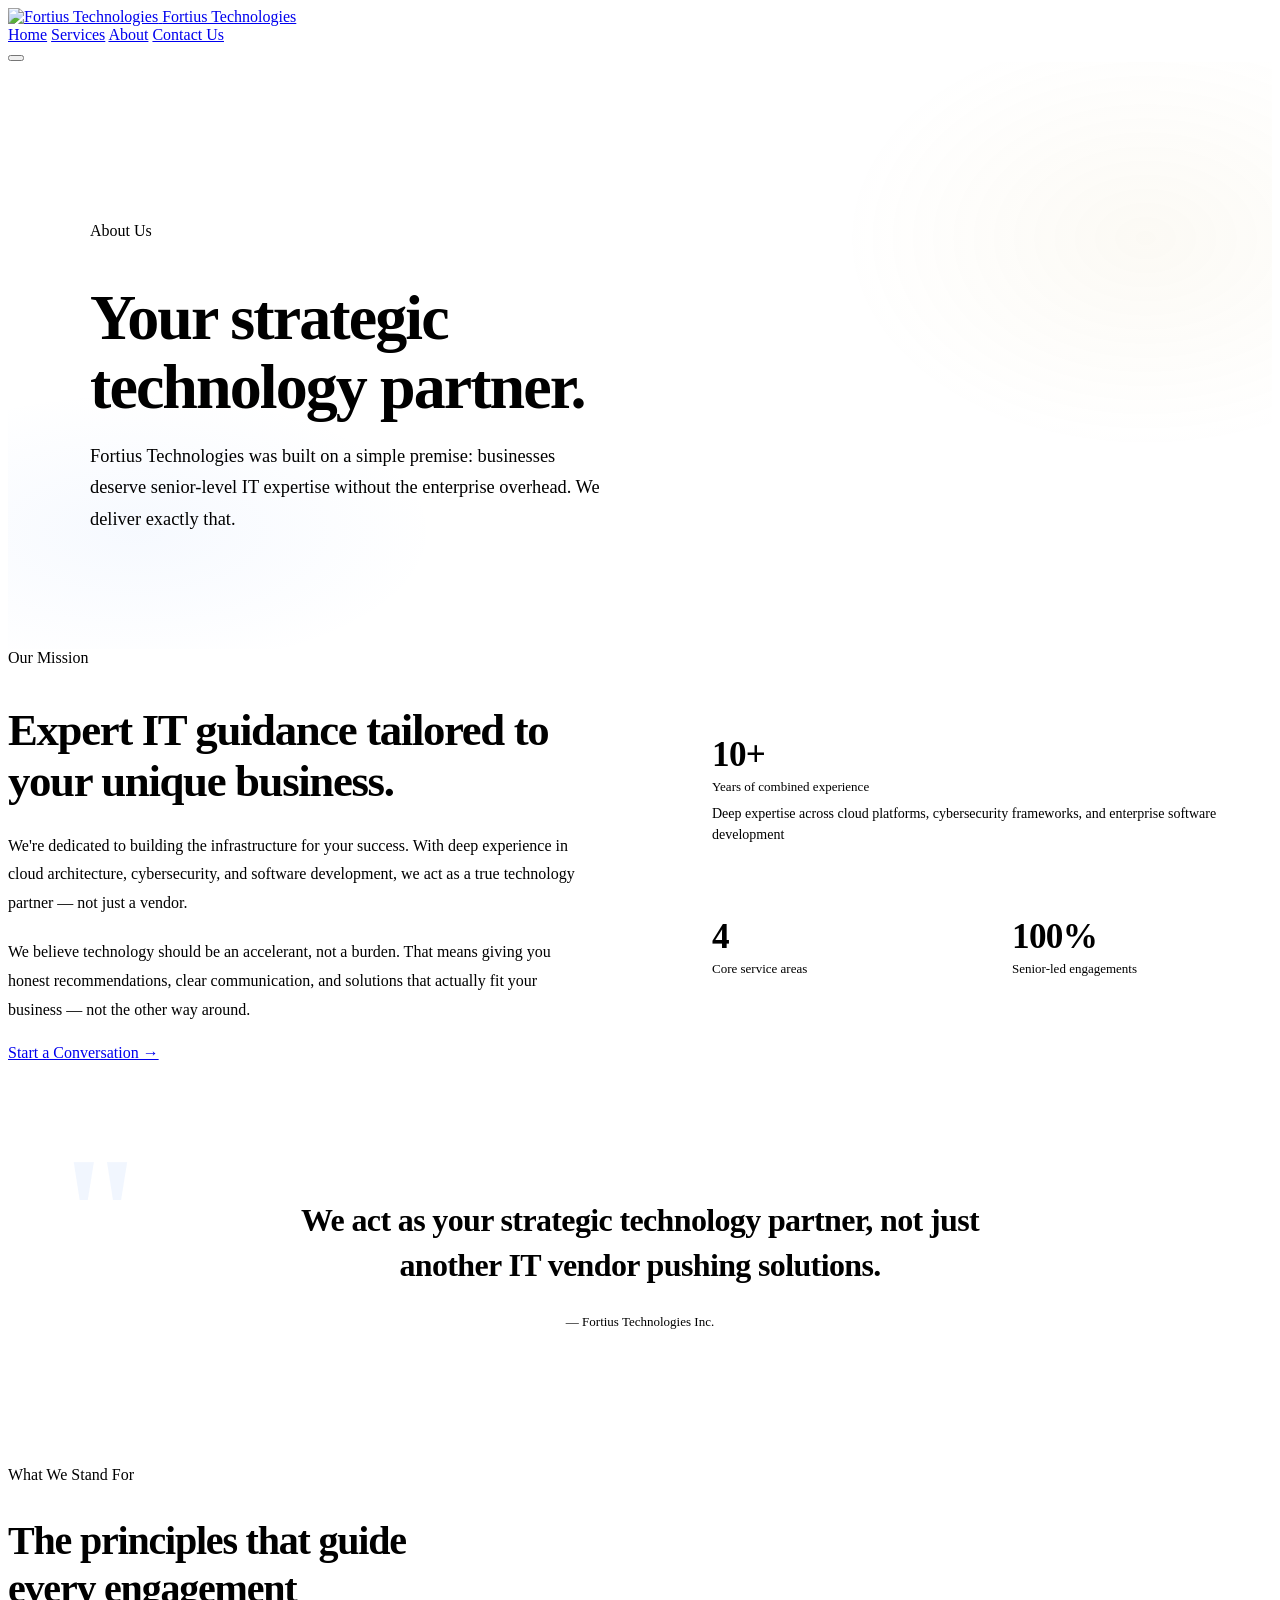
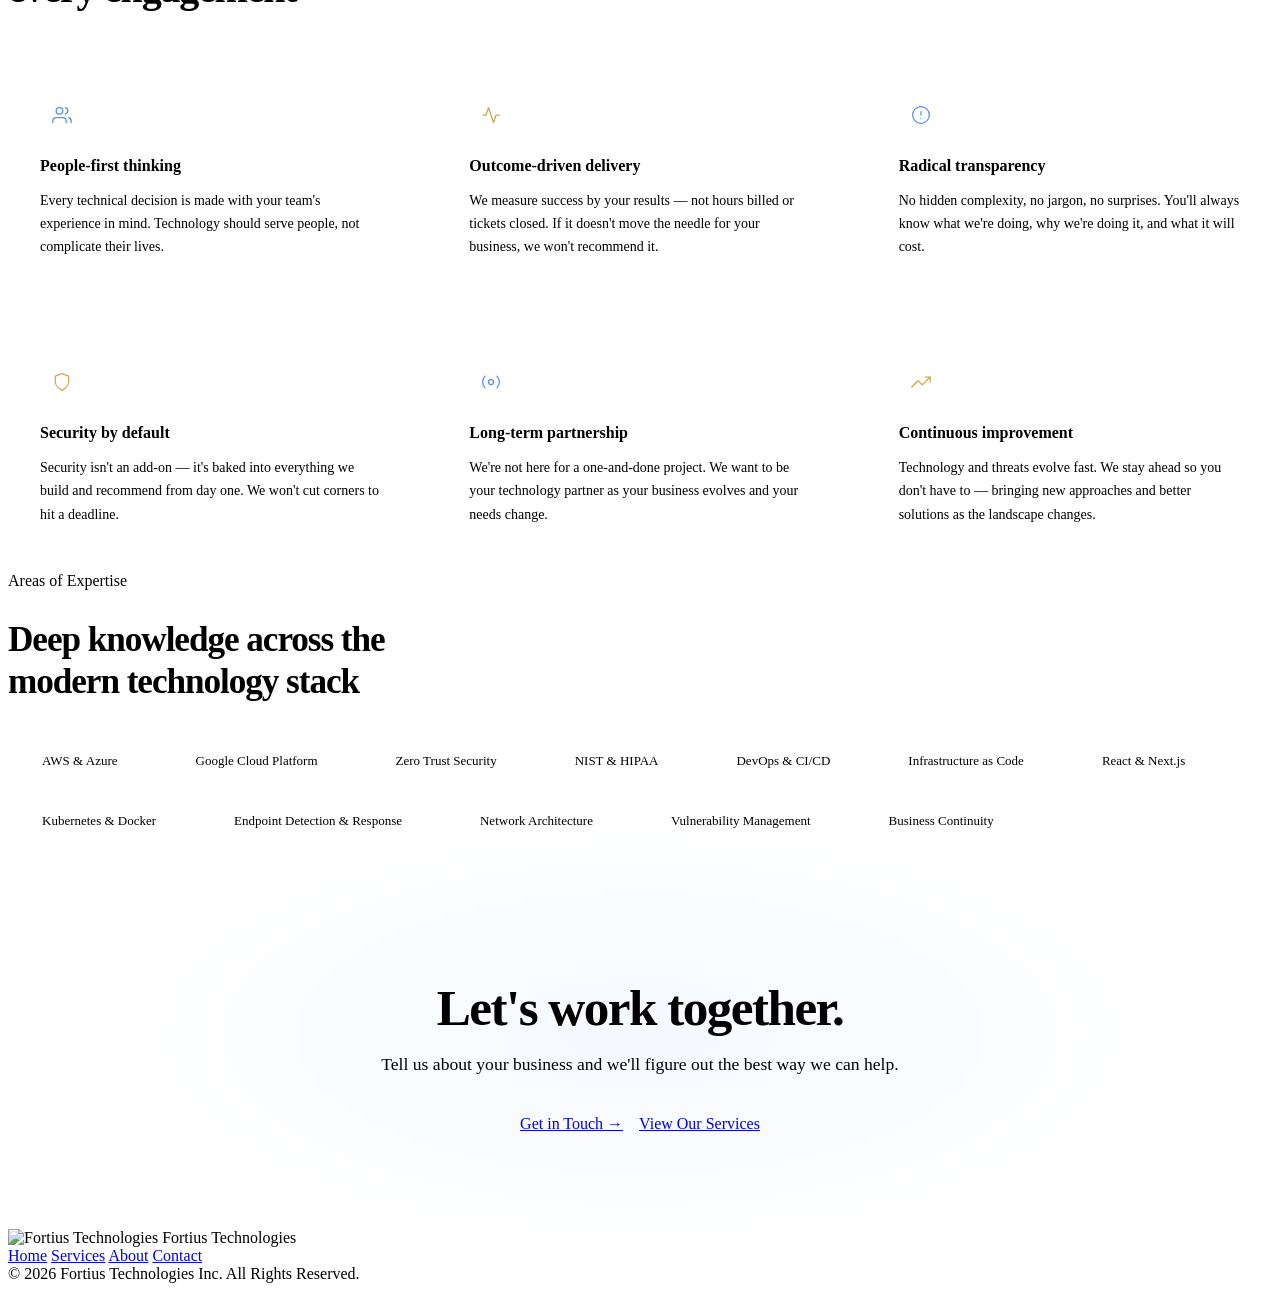
==== about.html @ 09ce7816 "Refactor about.html with updated styles and structure" ====
<!DOCTYPE html>
<html lang="en">
<head>
<meta charset="UTF-8">
<meta name="viewport" content="width=device-width, initial-scale=1.0">
<title>About Us — Fortius Technologies</title>
<link rel="stylesheet" href="shared.css">
<style>
.page-hero {
  padding: 10rem 4rem 6rem;
  background: var(--bg2);
  border-bottom: 0.5px solid var(--border);
  position: relative;
  overflow: hidden;
}
.page-hero::before {
  content: '';
  position: absolute; inset: 0;
  background: radial-gradient(ellipse 40% 60% at 90% 30%, rgba(201,168,76,0.06) 0%, transparent 60%),
              radial-gradient(ellipse 40% 40% at 10% 80%, rgba(79,142,247,0.05) 0%, transparent 60%);
}
.page-hero-content { max-width: 1100px; margin: 0 auto; position: relative; }
.page-hero h1 {
  font-family: var(--ff-head);
  font-size: clamp(2.4rem, 5vw, 4rem);
  font-weight: 800;
  letter-spacing: -0.03em;
  line-height: 1.08;
  max-width: 640px;
  margin-bottom: 1.25rem;
}
.page-hero p { color: var(--text2); font-size: 1.15rem; max-width: 520px; line-height: 1.7; }

/* MISSION BLOCK */
.mission-block {
  display: grid;
  grid-template-columns: 1fr 1fr;
  gap: 6rem;
  align-items: center;
}
.mission-text h2 {
  font-family: var(--ff-head);
  font-size: clamp(2rem, 3.5vw, 2.8rem);
  font-weight: 700;
  letter-spacing: -0.03em;
  line-height: 1.15;
  margin-bottom: 1.5rem;
}
.mission-text p { color: var(--text2); line-height: 1.8; margin-bottom: 1.25rem; }

.mission-visual {
  display: grid;
  grid-template-columns: 1fr 1fr;
  gap: 1rem;
}
.mission-card {
  background: var(--surface);
  border: 0.5px solid var(--border);
  border-radius: 12px;
  padding: 1.75rem 1.5rem;
}
.mission-card:first-child {
  grid-column: span 2;
  background: var(--surface2);
  border-color: var(--border2);
}
.mc-num {
  font-family: var(--ff-head);
  font-size: 2.2rem;
  font-weight: 700;
  color: var(--accent);
  letter-spacing: -0.02em;
  margin-bottom: 0.25rem;
}
.mc-label { font-size: 13px; color: var(--text3); }
.mc-desc { font-size: 14px; color: var(--text2); margin-top: 0.5rem; line-height: 1.5; }

/* VALUES */
.values-grid { display: grid; grid-template-columns: repeat(3, 1fr); gap: 1.5rem; }
.value-card {
  background: var(--surface);
  border: 0.5px solid var(--border);
  border-radius: 12px;
  padding: 2rem;
  transition: border-color 0.25s, transform 0.25s;
}
.value-card:hover { border-color: var(--border2); transform: translateY(-3px); }
.value-icon {
  width: 44px; height: 44px;
  border-radius: 10px;
  display: flex; align-items: center; justify-content: center;
  margin-bottom: 1.25rem;
  border: 0.5px solid var(--border2);
  background: var(--surface2);
}
.value-icon svg { width: 20px; height: 20px; }
.value-card h3 { font-family: var(--ff-head); font-size: 16px; font-weight: 600; margin-bottom: 0.6rem; }
.value-card p { font-size: 14px; color: var(--text2); line-height: 1.65; }

/* EXPERTISE AREAS */
.expertise-row {
  display: flex;
  gap: 1.5rem;
  flex-wrap: wrap;
}
.expertise-pill {
  background: var(--surface);
  border: 0.5px solid var(--border);
  border-radius: 100px;
  padding: 10px 20px;
  font-size: 13px;
  color: var(--text2);
  display: flex; align-items: center; gap: 8px;
  transition: border-color 0.2s, color 0.2s;
}
.expertise-pill:hover { border-color: var(--accent); color: var(--text); }
.expertise-pill::before { content: ''; width: 6px; height: 6px; border-radius: 50%; background: var(--accent); flex-shrink: 0; }

/* PHILOSOPHY QUOTE */
.philosophy {
  background: var(--surface2);
  border: 0.5px solid var(--border2);
  border-radius: 16px;
  padding: 3.5rem 4rem;
  text-align: center;
  position: relative;
  overflow: hidden;
}
.philosophy::before {
  content: '"';
  position: absolute;
  top: -0.5rem; left: 3rem;
  font-family: var(--ff-head);
  font-size: 10rem;
  font-weight: 800;
  color: rgba(79,142,247,0.08);
  line-height: 1;
}
.philosophy blockquote {
  font-family: var(--ff-head);
  font-size: clamp(1.4rem, 2.5vw, 2rem);
  font-weight: 600;
  letter-spacing: -0.02em;
  line-height: 1.4;
  color: var(--text);
  max-width: 700px;
  margin: 0 auto 1.5rem;
  position: relative;
}
.philosophy cite { font-size: 13px; color: var(--text3); font-style: normal; }

/* CTA BAND */
.cta-band {
  background: var(--surface);
  border-top: 0.5px solid var(--border);
  padding: 6rem 4rem;
  text-align: center;
  position: relative;
  overflow: hidden;
}
.cta-band::before {
  content: '';
  position: absolute; inset: 0;
  background: radial-gradient(ellipse 60% 80% at 50% 50%, rgba(79,142,247,0.06) 0%, transparent 70%);
}
.cta-band h2 { font-family: var(--ff-head); font-size: clamp(2rem,4vw,3.2rem); font-weight: 700; letter-spacing: -0.03em; margin-bottom: 1rem; position: relative; }
.cta-band p { color: var(--text2); font-size: 1.1rem; margin-bottom: 2.5rem; position: relative; }
.cta-actions { display: flex; justify-content: center; gap: 1rem; position: relative; }

@media (max-width: 900px) {
  .page-hero { padding: 8rem 1.5rem 4rem; }
  .mission-block { grid-template-columns: 1fr; gap: 3rem; }
  .mission-visual { grid-template-columns: 1fr 1fr; }
  .values-grid { grid-template-columns: 1fr; }
  .philosophy { padding: 3rem 2rem; }
  .cta-band { padding: 4rem 1.5rem; }
  .cta-actions { flex-direction: column; align-items: center; }
}
</style>
</head>
<body>

<nav>
  <a href="index.html" class="nav-logo">
    <img src="https://www.fortius.cloud/logo.png" alt="Fortius Technologies">
    <span>Fortius Technologies</span>
  </a>
  <div class="nav-links" id="navLinks">
    <a href="index.html">Home</a>
    <a href="services.html">Services</a>
    <a href="about.html" class="active">About</a>
    <a href="contact.html" class="nav-cta">Contact Us</a>
  </div>
  <button class="hamburger" id="hamburger" aria-label="Menu">
    <span></span><span></span><span></span>
  </button>
</nav>

<!-- PAGE HERO -->
<div class="page-hero">
  <div class="page-hero-content">
    <span class="label">About Us</span>
    <h1>Your strategic technology partner.</h1>
    <p>Fortius Technologies was built on a simple premise: businesses deserve senior-level IT expertise without the enterprise overhead. We deliver exactly that.</p>
  </div>
</div>

<!-- MISSION -->
<section class="section">
  <div class="section-inner">
    <div class="mission-block">
      <div class="mission-text">
        <span class="label">Our Mission</span>
        <h2>Expert IT guidance tailored to your unique business.</h2>
        <p>We're dedicated to building the infrastructure for your success. With deep experience in cloud architecture, cybersecurity, and software development, we act as a true technology partner — not just a vendor.</p>
        <p>We believe technology should be an accelerant, not a burden. That means giving you honest recommendations, clear communication, and solutions that actually fit your business — not the other way around.</p>
        <a href="contact.html" class="btn-outline" style="margin-top: 0.5rem;">Start a Conversation →</a>
      </div>
      <div class="mission-visual">
        <div class="mission-card">
          <div class="mc-num">10+</div>
          <div class="mc-label">Years of combined experience</div>
          <div class="mc-desc">Deep expertise across cloud platforms, cybersecurity frameworks, and enterprise software development</div>
        </div>
        <div class="mission-card">
          <div class="mc-num">4</div>
          <div class="mc-label">Core service areas</div>
        </div>
        <div class="mission-card">
          <div class="mc-num">100%</div>
          <div class="mc-label">Senior-led engagements</div>
        </div>
      </div>
    </div>
  </div>
</section>

<!-- PHILOSOPHY QUOTE -->
<section class="section" style="background: var(--bg2); padding-top: 0; padding-bottom: 0;">
  <div class="section-inner" style="padding: 5rem 0;">
    <div class="philosophy">
      <blockquote>
        We act as your strategic technology partner, not just another IT vendor pushing solutions.
      </blockquote>
      <cite>— Fortius Technologies Inc.</cite>
    </div>
  </div>
</section>

<!-- VALUES -->
<section class="section">
  <div class="section-inner">
    <span class="label">What We Stand For</span>
    <h2 style="font-family: var(--ff-head); font-size: clamp(1.8rem,3.5vw,2.5rem); font-weight: 700; letter-spacing: -0.03em; margin-bottom: 3rem; max-width: 480px; line-height: 1.2;">
      The principles that guide every engagement
    </h2>
    <div class="values-grid">
      <div class="value-card">
        <div class="value-icon">
          <svg viewBox="0 0 24 24" fill="none" stroke="#4f8ef7" stroke-width="1.5" stroke-linecap="round" stroke-linejoin="round">
            <path d="M17 21v-2a4 4 0 0 0-4-4H5a4 4 0 0 0-4 4v2"/><circle cx="9" cy="7" r="4"/><path d="M23 21v-2a4 4 0 0 0-3-3.87"/><path d="M16 3.13a4 4 0 0 1 0 7.75"/>
          </svg>
        </div>
        <h3>People-first thinking</h3>
        <p>Every technical decision is made with your team's experience in mind. Technology should serve people, not complicate their lives.</p>
      </div>
      <div class="value-card">
        <div class="value-icon">
          <svg viewBox="0 0 24 24" fill="none" stroke="#c9a84c" stroke-width="1.5" stroke-linecap="round" stroke-linejoin="round">
            <polyline points="22 12 18 12 15 21 9 3 6 12 2 12"/>
          </svg>
        </div>
        <h3>Outcome-driven delivery</h3>
        <p>We measure success by your results — not hours billed or tickets closed. If it doesn't move the needle for your business, we won't recommend it.</p>
      </div>
      <div class="value-card">
        <div class="value-icon">
          <svg viewBox="0 0 24 24" fill="none" stroke="#4f8ef7" stroke-width="1.5" stroke-linecap="round" stroke-linejoin="round">
            <circle cx="12" cy="12" r="10"/><line x1="12" y1="8" x2="12" y2="12"/><line x1="12" y1="16" x2="12.01" y2="16"/>
          </svg>
        </div>
        <h3>Radical transparency</h3>
        <p>No hidden complexity, no jargon, no surprises. You'll always know what we're doing, why we're doing it, and what it will cost.</p>
      </div>
      <div class="value-card">
        <div class="value-icon">
          <svg viewBox="0 0 24 24" fill="none" stroke="#c9a84c" stroke-width="1.5" stroke-linecap="round" stroke-linejoin="round">
            <path d="M12 22s8-4 8-10V5l-8-3-8 3v7c0 6 8 10 8 10z"/>
          </svg>
        </div>
        <h3>Security by default</h3>
        <p>Security isn't an add-on — it's baked into everything we build and recommend from day one. We won't cut corners to hit a deadline.</p>
      </div>
      <div class="value-card">
        <div class="value-icon">
          <svg viewBox="0 0 24 24" fill="none" stroke="#4f8ef7" stroke-width="1.5" stroke-linecap="round" stroke-linejoin="round">
            <circle cx="12" cy="12" r="3"/><path d="M19.07 4.93a10 10 0 0 1 0 14.14M4.93 19.07a10 10 0 0 1 0-14.14"/>
          </svg>
        </div>
        <h3>Long-term partnership</h3>
        <p>We're not here for a one-and-done project. We want to be your technology partner as your business evolves and your needs change.</p>
      </div>
      <div class="value-card">
        <div class="value-icon">
          <svg viewBox="0 0 24 24" fill="none" stroke="#c9a84c" stroke-width="1.5" stroke-linecap="round" stroke-linejoin="round">
            <polyline points="23 6 13.5 15.5 8.5 10.5 1 18"/><polyline points="17 6 23 6 23 12"/>
          </svg>
        </div>
        <h3>Continuous improvement</h3>
        <p>Technology and threats evolve fast. We stay ahead so you don't have to — bringing new approaches and better solutions as the landscape changes.</p>
      </div>
    </div>
  </div>
</section>

<!-- EXPERTISE -->
<section class="section" style="background: var(--bg2);">
  <div class="section-inner">
    <span class="label">Areas of Expertise</span>
    <h2 style="font-family: var(--ff-head); font-size: clamp(1.6rem,3vw,2.2rem); font-weight: 700; letter-spacing: -0.03em; margin-bottom: 2.5rem; max-width: 480px; line-height: 1.2;">
      Deep knowledge across the modern technology stack
    </h2>
    <div class="expertise-row">
      <span class="expertise-pill">AWS & Azure</span>
      <span class="expertise-pill">Google Cloud Platform</span>
      <span class="expertise-pill">Zero Trust Security</span>
      <span class="expertise-pill">NIST & HIPAA</span>
      <span class="expertise-pill">DevOps & CI/CD</span>
      <span class="expertise-pill">Infrastructure as Code</span>
      <span class="expertise-pill">React & Next.js</span>
      <span class="expertise-pill">Kubernetes & Docker</span>
      <span class="expertise-pill">Endpoint Detection & Response</span>
      <span class="expertise-pill">Network Architecture</span>
      <span class="expertise-pill">Vulnerability Management</span>
      <span class="expertise-pill">Business Continuity</span>
    </div>
  </div>
</section>

<!-- CTA -->
<section class="cta-band">
  <h2>Let's work together.</h2>
  <p>Tell us about your business and we'll figure out the best way we can help.</p>
  <div class="cta-actions">
    <a href="contact.html" class="btn-primary">Get in Touch →</a>
    <a href="services.html" class="btn-outline">View Our Services</a>
  </div>
</section>

<footer>
  <div class="footer-left">
    <img src="https://www.fortius.cloud/logo.png" alt="Fortius Technologies">
    <span>Fortius Technologies</span>
  </div>
  <nav class="footer-links">
    <a href="index.html">Home</a>
    <a href="services.html">Services</a>
    <a href="about.html">About</a>
    <a href="contact.html">Contact</a>
  </nav>
  <span class="footer-copy">© 2026 Fortius Technologies Inc. All Rights Reserved.</span>
</footer>

<script>
document.getElementById('hamburger').addEventListener('click', () => {
  document.getElementById('navLinks').classList.toggle('open');
});
</script>
</body>
</html>
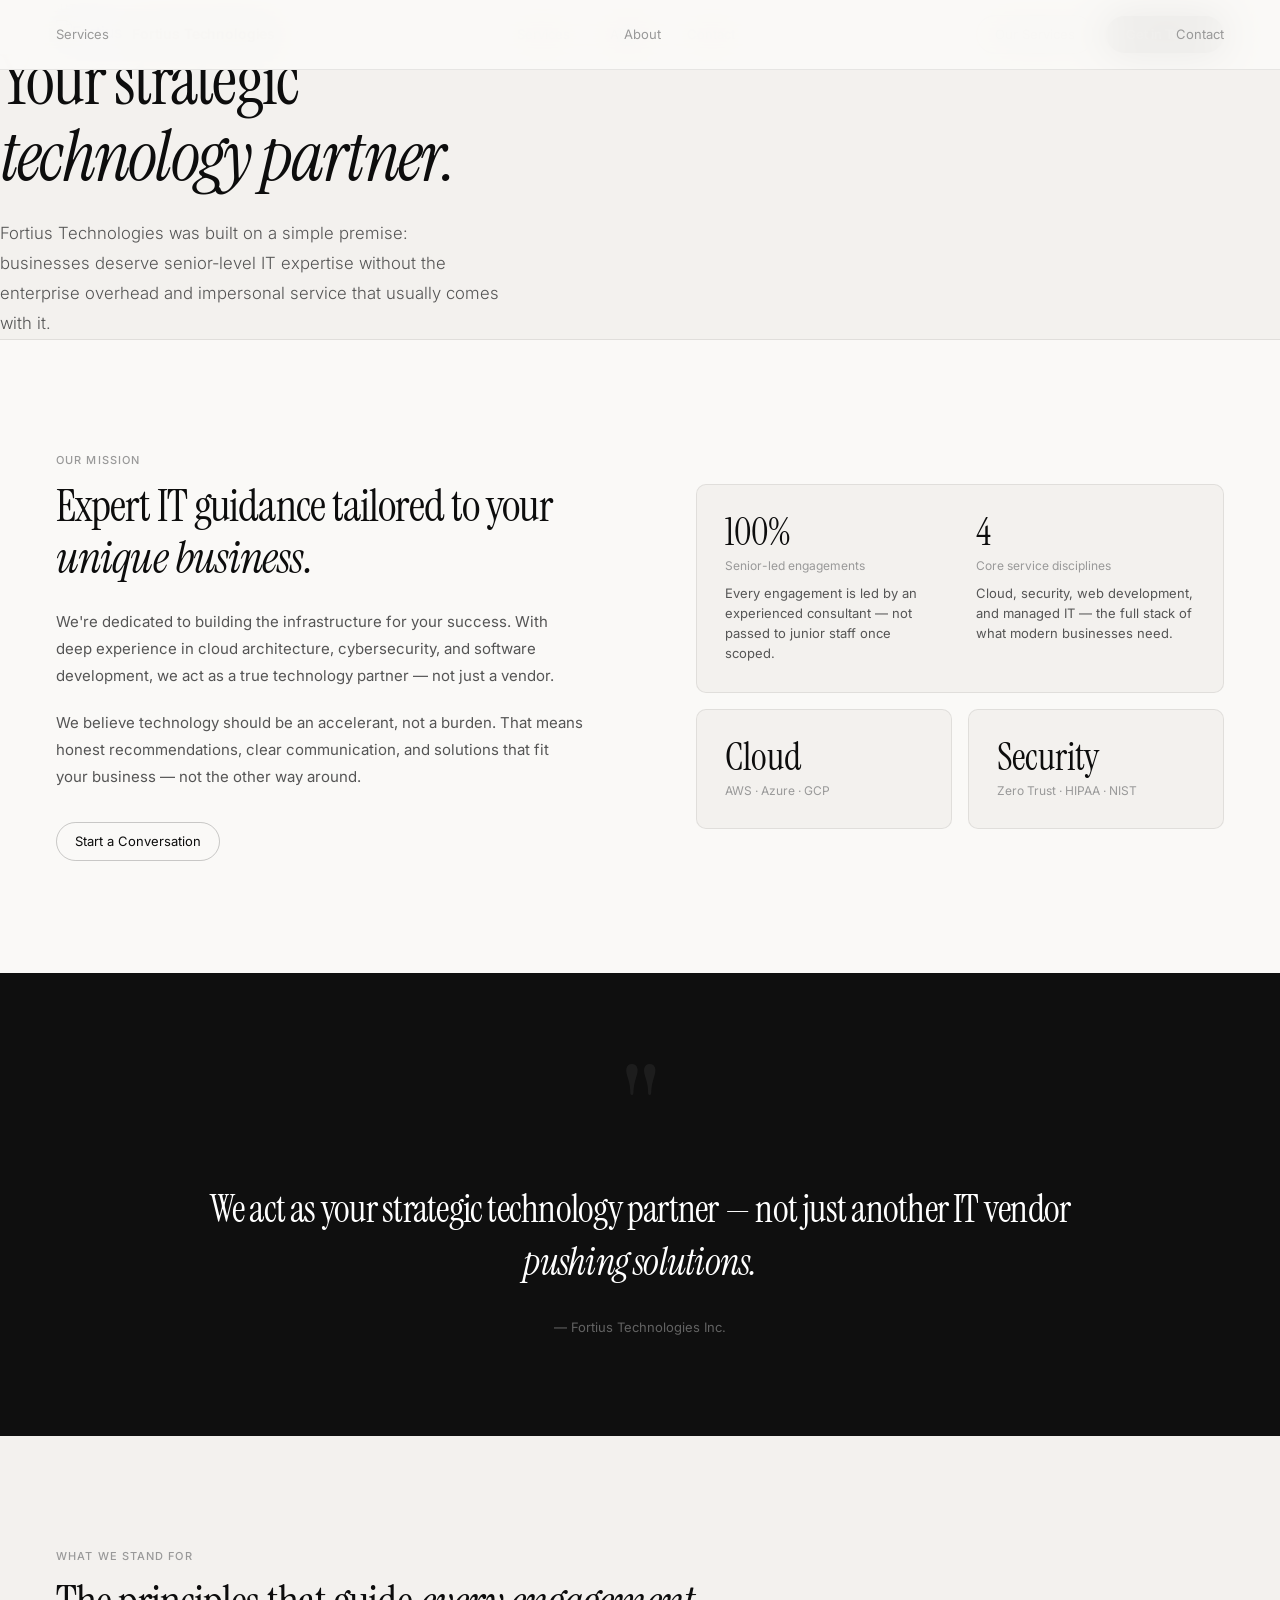
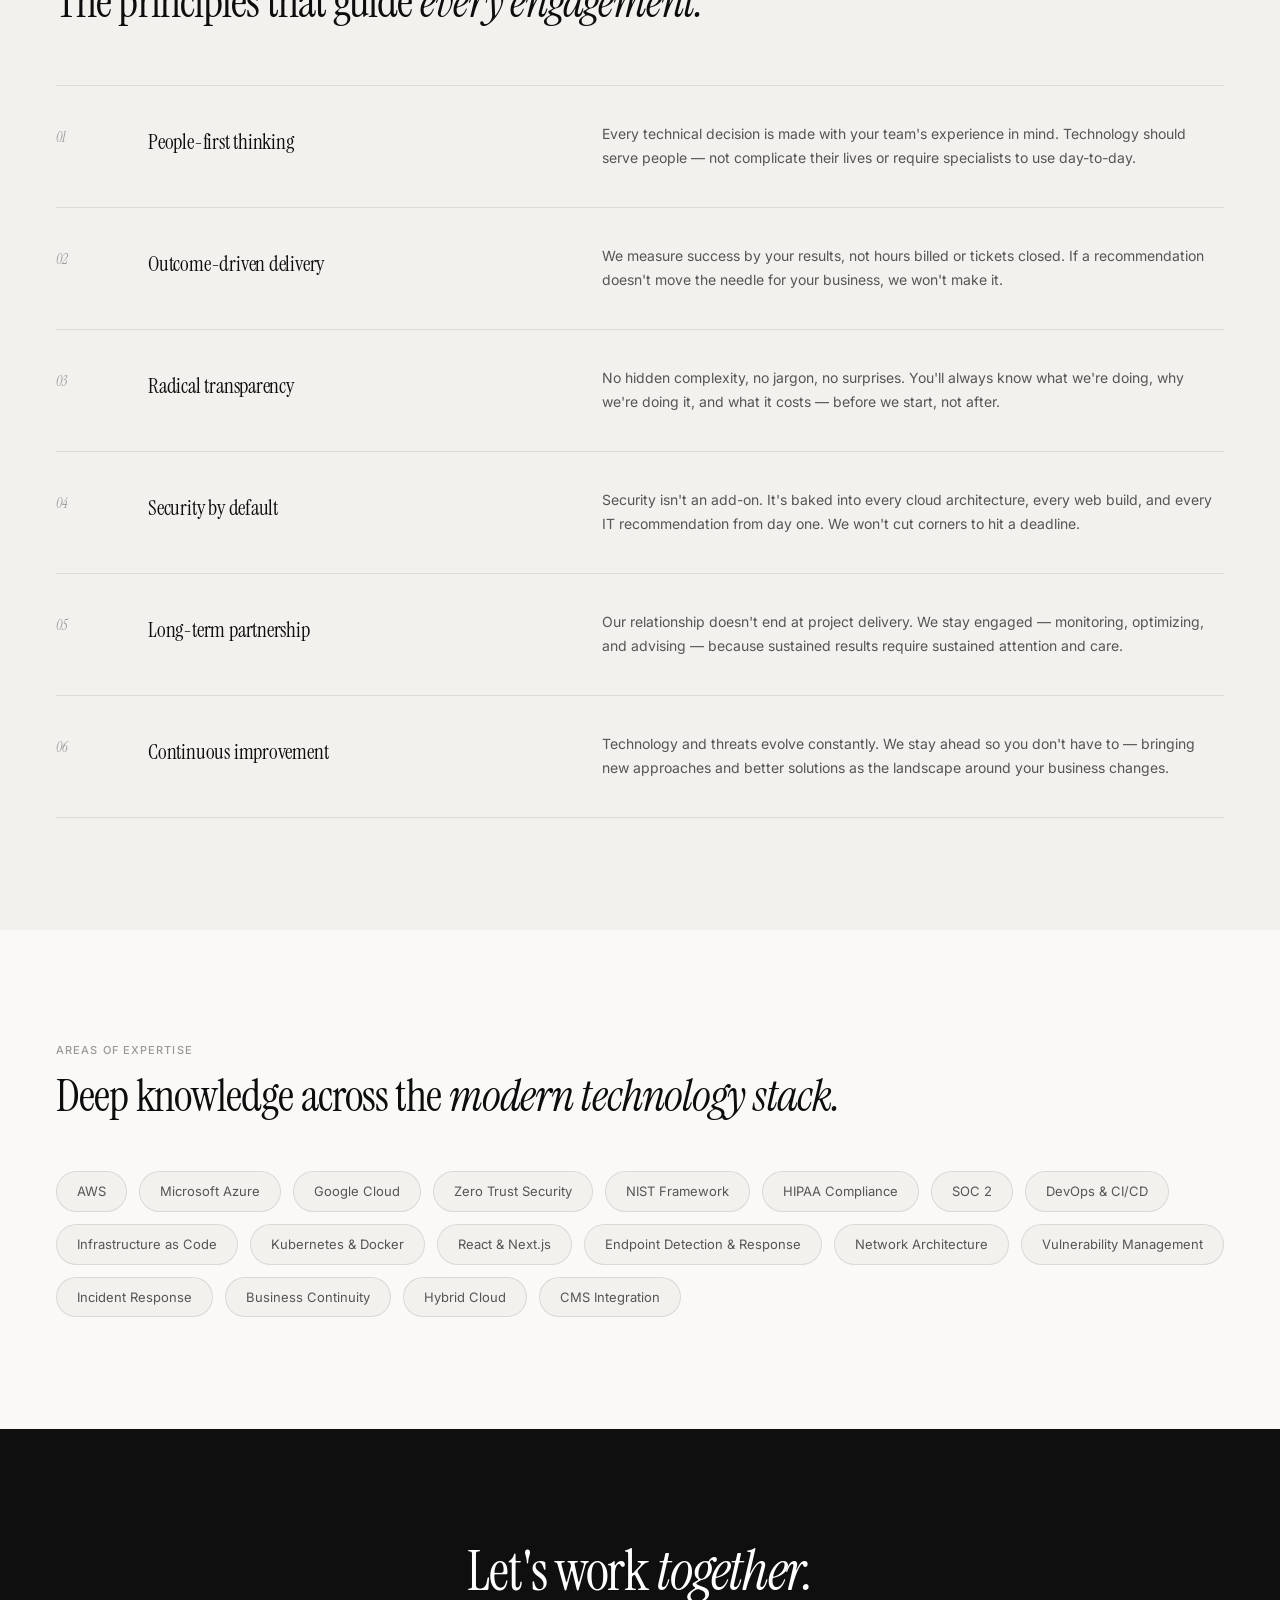
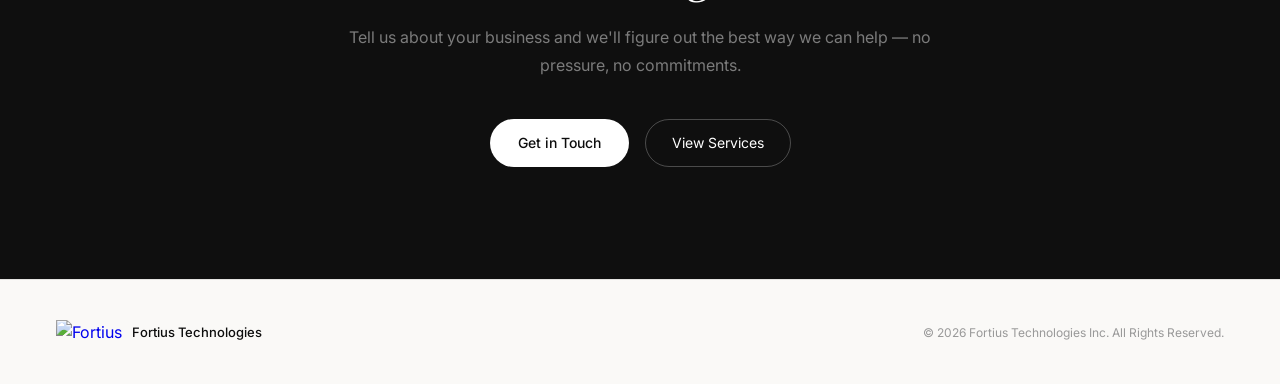
==== commit 72004d67: "Update about.html" ====
--- a/about.html
+++ b/about.html
@@ -3,368 +3,205 @@
 <head>
 <meta charset="UTF-8">
 <meta name="viewport" content="width=device-width, initial-scale=1.0">
-<title>About Us — Fortius Technologies</title>
-<link rel="stylesheet" href="shared.css">
+<title>About — Fortius Technologies</title>
+<link rel="preconnect" href="https://fonts.googleapis.com">
+<link href="https://fonts.googleapis.com/css2?family=Instrument+Serif:ital@0;1&family=Inter:wght@300;400;500;600&display=swap" rel="stylesheet">
 <style>
-.page-hero {
-  padding: 10rem 4rem 6rem;
-  background: var(--bg2);
-  border-bottom: 0.5px solid var(--border);
-  position: relative;
-  overflow: hidden;
-}
-.page-hero::before {
-  content: '';
-  position: absolute; inset: 0;
-  background: radial-gradient(ellipse 40% 60% at 90% 30%, rgba(201,168,76,0.06) 0%, transparent 60%),
-              radial-gradient(ellipse 40% 40% at 10% 80%, rgba(79,142,247,0.05) 0%, transparent 60%);
-}
-.page-hero-content { max-width: 1100px; margin: 0 auto; position: relative; }
-.page-hero h1 {
-  font-family: var(--ff-head);
-  font-size: clamp(2.4rem, 5vw, 4rem);
-  font-weight: 800;
-  letter-spacing: -0.03em;
-  line-height: 1.08;
-  max-width: 640px;
-  margin-bottom: 1.25rem;
-}
-.page-hero p { color: var(--text2); font-size: 1.15rem; max-width: 520px; line-height: 1.7; }
-
-/* MISSION BLOCK */
-.mission-block {
-  display: grid;
-  grid-template-columns: 1fr 1fr;
-  gap: 6rem;
-  align-items: center;
-}
-.mission-text h2 {
-  font-family: var(--ff-head);
-  font-size: clamp(2rem, 3.5vw, 2.8rem);
-  font-weight: 700;
-  letter-spacing: -0.03em;
-  line-height: 1.15;
-  margin-bottom: 1.5rem;
-}
-.mission-text p { color: var(--text2); line-height: 1.8; margin-bottom: 1.25rem; }
-
-.mission-visual {
-  display: grid;
-  grid-template-columns: 1fr 1fr;
-  gap: 1rem;
-}
-.mission-card {
-  background: var(--surface);
-  border: 0.5px solid var(--border);
-  border-radius: 12px;
-  padding: 1.75rem 1.5rem;
-}
-.mission-card:first-child {
-  grid-column: span 2;
-  background: var(--surface2);
-  border-color: var(--border2);
-}
-.mc-num {
-  font-family: var(--ff-head);
-  font-size: 2.2rem;
-  font-weight: 700;
-  color: var(--accent);
-  letter-spacing: -0.02em;
-  margin-bottom: 0.25rem;
-}
-.mc-label { font-size: 13px; color: var(--text3); }
-.mc-desc { font-size: 14px; color: var(--text2); margin-top: 0.5rem; line-height: 1.5; }
+*,*::before,*::after{box-sizing:border-box;margin:0;padding:0}
+:root{--ink:#0d0d0d;--ink2:#555;--ink3:#999;--paper:#faf9f7;--paper2:#f3f1ee;--paper3:#e9e5df;--dark:#0f0f0f;--dark2:#191919;--serif:'Instrument Serif',Georgia,serif;--sans:'Inter',system-ui,sans-serif;--nav-h:70px}
+html{scroll-behavior:smooth}
+body{font-family:var(--sans);background:var(--paper);color:var(--ink);font-size:16px;line-height:1.6;-webkit-font-smoothing:antialiased}
+
+nav{position:fixed;top:0;left:0;right:0;z-index:200;height:var(--nav-h);display:flex;align-items:center;justify-content:space-between;padding:0 3.5rem;background:rgba(250,249,247,0.93);backdrop-filter:blur(20px);border-bottom:1px solid rgba(0,0,0,0.08)}
+.nav-logo{display:flex;align-items:center;gap:10px;text-decoration:none}
+.nav-logo img{height:30px}
+.nav-logo-name{font-size:14px;font-weight:600;color:var(--ink);letter-spacing:-.01em}
+.nav-links{display:flex;gap:2.5rem}
+.nav-links a{font-size:13px;font-weight:400;color:var(--ink2);text-decoration:none;transition:color .2s}
+.nav-links a:hover,.nav-links a.active{color:var(--ink)}
+.nav-actions{display:flex;gap:.75rem;align-items:center}
+.btn-ghost{font-size:13px;font-weight:400;color:var(--ink);text-decoration:none;padding:8px 18px;border:1px solid rgba(0,0,0,0.2);border-radius:100px;transition:all .2s;white-space:nowrap}
+.btn-ghost:hover{background:var(--ink);color:#fff;border-color:var(--ink)}
+.btn-solid{font-size:13px;font-weight:500;color:#fff;background:var(--ink);text-decoration:none;padding:8px 20px;border-radius:100px;transition:opacity .2s;white-space:nowrap}
+.btn-solid:hover{opacity:.75}
+.ham{display:none;flex-direction:column;gap:5px;cursor:pointer;background:none;border:none;padding:8px}
+.ham span{display:block;width:22px;height:1.5px;background:var(--ink)}
+.mob-nav{display:none;position:fixed;top:var(--nav-h);left:0;right:0;background:var(--paper);padding:1.5rem 2rem;border-bottom:1px solid rgba(0,0,0,0.1);flex-direction:column;gap:1.25rem;z-index:199}
+.mob-nav.open{display:flex}
+.mob-nav a{font-size:16px;color:var(--ink);text-decoration:none}
+
+/* PAGE HERO */
+.page-hero{padding:calc(var(--nav-h)+5rem) 3.5rem 5rem;background:var(--paper2);border-bottom:1px solid rgba(0,0,0,0.08)}
+.ph-inner{max-width:1280px;margin:0 auto}
+.ph-tag{font-size:11px;font-weight:500;letter-spacing:.1em;text-transform:uppercase;color:var(--ink3);margin-bottom:1.5rem;display:flex;align-items:center;gap:10px}
+.ph-tag span{width:24px;height:1px;background:var(--ink3)}
+.page-hero h1{font-family:var(--serif);font-size:clamp(2.8rem,5.5vw,5rem);font-weight:400;line-height:1.08;letter-spacing:-.025em;max-width:800px;margin-bottom:1.5rem}
+.page-hero h1 em{font-style:italic}
+.page-hero p{font-size:1.05rem;font-weight:300;color:var(--ink2);max-width:500px;line-height:1.8}
+
+/* MISSION */
+.mission{padding:7rem 3.5rem;max-width:1280px;margin:0 auto;display:grid;grid-template-columns:1fr 1fr;gap:7rem;align-items:center}
+.m-lbl{font-size:11px;font-weight:500;letter-spacing:.1em;text-transform:uppercase;color:var(--ink3);margin-bottom:.75rem}
+.m-title{font-family:var(--serif);font-size:clamp(2rem,3.5vw,2.8rem);font-weight:400;line-height:1.15;letter-spacing:-.02em;margin-bottom:1.5rem}
+.m-title em{font-style:italic}
+.mission p{font-size:15px;color:var(--ink2);line-height:1.8;margin-bottom:1.25rem}
+.m-cards{display:grid;grid-template-columns:1fr 1fr;gap:1rem}
+.m-card{background:var(--paper2);border:1px solid rgba(0,0,0,.08);border-radius:10px;padding:1.75rem}
+.m-card-wide{background:var(--paper2);border:1px solid rgba(0,0,0,.08);border-radius:10px;padding:1.75rem;grid-column:span 2;display:grid;grid-template-columns:1fr 1fr;gap:2rem}
+.mc-val{font-family:var(--serif);font-size:2.4rem;font-weight:400;color:var(--ink);line-height:1;margin-bottom:.3rem}
+.mc-lbl{font-size:12px;color:var(--ink3)}
+.mc-desc{font-size:13px;color:var(--ink2);margin-top:.5rem;line-height:1.55}
+
+/* PULL QUOTE */
+.pull-quote{background:var(--dark);padding:6rem 3.5rem}
+.pq-inner{max-width:900px;margin:0 auto;text-align:center}
+.pq-mark{font-family:var(--serif);font-size:8rem;line-height:.7;color:rgba(255,255,255,.06);margin-bottom:1.5rem}
+.pq-text{font-family:var(--serif);font-size:clamp(1.6rem,3.5vw,2.4rem);font-weight:400;color:#fff;line-height:1.4;letter-spacing:-.02em;margin-bottom:1.5rem}
+.pq-text em{font-style:italic}
+.pq-src{font-size:13px;color:rgba(255,255,255,.35)}
 
 /* VALUES */
-.values-grid { display: grid; grid-template-columns: repeat(3, 1fr); gap: 1.5rem; }
-.value-card {
-  background: var(--surface);
-  border: 0.5px solid var(--border);
-  border-radius: 12px;
-  padding: 2rem;
-  transition: border-color 0.25s, transform 0.25s;
-}
-.value-card:hover { border-color: var(--border2); transform: translateY(-3px); }
-.value-icon {
-  width: 44px; height: 44px;
-  border-radius: 10px;
-  display: flex; align-items: center; justify-content: center;
-  margin-bottom: 1.25rem;
-  border: 0.5px solid var(--border2);
-  background: var(--surface2);
-}
-.value-icon svg { width: 20px; height: 20px; }
-.value-card h3 { font-family: var(--ff-head); font-size: 16px; font-weight: 600; margin-bottom: 0.6rem; }
-.value-card p { font-size: 14px; color: var(--text2); line-height: 1.65; }
-
-/* EXPERTISE AREAS */
-.expertise-row {
-  display: flex;
-  gap: 1.5rem;
-  flex-wrap: wrap;
-}
-.expertise-pill {
-  background: var(--surface);
-  border: 0.5px solid var(--border);
-  border-radius: 100px;
-  padding: 10px 20px;
-  font-size: 13px;
-  color: var(--text2);
-  display: flex; align-items: center; gap: 8px;
-  transition: border-color 0.2s, color 0.2s;
-}
-.expertise-pill:hover { border-color: var(--accent); color: var(--text); }
-.expertise-pill::before { content: ''; width: 6px; height: 6px; border-radius: 50%; background: var(--accent); flex-shrink: 0; }
-
-/* PHILOSOPHY QUOTE */
-.philosophy {
-  background: var(--surface2);
-  border: 0.5px solid var(--border2);
-  border-radius: 16px;
-  padding: 3.5rem 4rem;
-  text-align: center;
-  position: relative;
-  overflow: hidden;
-}
-.philosophy::before {
-  content: '"';
-  position: absolute;
-  top: -0.5rem; left: 3rem;
-  font-family: var(--ff-head);
-  font-size: 10rem;
-  font-weight: 800;
-  color: rgba(79,142,247,0.08);
-  line-height: 1;
-}
-.philosophy blockquote {
-  font-family: var(--ff-head);
-  font-size: clamp(1.4rem, 2.5vw, 2rem);
-  font-weight: 600;
-  letter-spacing: -0.02em;
-  line-height: 1.4;
-  color: var(--text);
-  max-width: 700px;
-  margin: 0 auto 1.5rem;
-  position: relative;
-}
-.philosophy cite { font-size: 13px; color: var(--text3); font-style: normal; }
-
-/* CTA BAND */
-.cta-band {
-  background: var(--surface);
-  border-top: 0.5px solid var(--border);
-  padding: 6rem 4rem;
-  text-align: center;
-  position: relative;
-  overflow: hidden;
-}
-.cta-band::before {
-  content: '';
-  position: absolute; inset: 0;
-  background: radial-gradient(ellipse 60% 80% at 50% 50%, rgba(79,142,247,0.06) 0%, transparent 70%);
-}
-.cta-band h2 { font-family: var(--ff-head); font-size: clamp(2rem,4vw,3.2rem); font-weight: 700; letter-spacing: -0.03em; margin-bottom: 1rem; position: relative; }
-.cta-band p { color: var(--text2); font-size: 1.1rem; margin-bottom: 2.5rem; position: relative; }
-.cta-actions { display: flex; justify-content: center; gap: 1rem; position: relative; }
-
-@media (max-width: 900px) {
-  .page-hero { padding: 8rem 1.5rem 4rem; }
-  .mission-block { grid-template-columns: 1fr; gap: 3rem; }
-  .mission-visual { grid-template-columns: 1fr 1fr; }
-  .values-grid { grid-template-columns: 1fr; }
-  .philosophy { padding: 3rem 2rem; }
-  .cta-band { padding: 4rem 1.5rem; }
-  .cta-actions { flex-direction: column; align-items: center; }
+.values{padding:7rem 3.5rem;background:var(--paper2)}
+.vals-inner{max-width:1280px;margin:0 auto}
+.s-lbl{font-size:11px;font-weight:500;letter-spacing:.1em;text-transform:uppercase;color:var(--ink3);margin-bottom:.75rem}
+.s-title{font-family:var(--serif);font-size:clamp(2rem,3.5vw,2.8rem);font-weight:400;line-height:1.15;letter-spacing:-.02em;margin-bottom:3.5rem}
+.s-title em{font-style:italic}
+.val-list{border-top:1px solid rgba(0,0,0,.09)}
+.val-row{display:grid;grid-template-columns:52px 1fr 1.5fr;gap:2.5rem;padding:2.25rem 0;border-bottom:1px solid rgba(0,0,0,.09);align-items:start}
+.val-n{font-family:var(--serif);font-style:italic;font-size:.9rem;color:var(--ink3);padding-top:4px}
+.val-name{font-family:var(--serif);font-size:1.3rem;font-weight:400;letter-spacing:-.01em;padding-top:3px}
+.val-desc{font-size:14px;color:var(--ink2);line-height:1.75}
+
+/* EXPERTISE */
+.expertise{padding:7rem 3.5rem;max-width:1280px;margin:0 auto}
+.exp-title{font-family:var(--serif);font-size:clamp(2rem,3.5vw,2.8rem);font-weight:400;line-height:1.15;letter-spacing:-.02em;margin-bottom:3rem}
+.exp-title em{font-style:italic}
+.pills{display:flex;flex-wrap:wrap;gap:.75rem}
+.pill{background:var(--paper2);border:1px solid rgba(0,0,0,.1);border-radius:100px;padding:9px 20px;font-size:13px;color:var(--ink2);transition:all .2s;cursor:default}
+.pill:hover{background:var(--ink);color:#fff;border-color:var(--ink)}
+
+/* CTA */
+.cta-section{background:var(--dark);padding:7rem 3.5rem;text-align:center}
+.cta-inner{max-width:620px;margin:0 auto}
+.cta-inner h2{font-family:var(--serif);font-size:clamp(2.2rem,4.5vw,3.5rem);font-weight:400;color:#fff;letter-spacing:-.025em;line-height:1.1;margin-bottom:1.25rem}
+.cta-inner h2 em{font-style:italic}
+.cta-inner p{font-size:1rem;color:rgba(255,255,255,.45);margin-bottom:2.5rem;line-height:1.75}
+.cta-btns{display:flex;justify-content:center;gap:1rem;flex-wrap:wrap}
+.btn-white{font-size:14px;font-weight:500;color:var(--ink);background:#fff;text-decoration:none;padding:13px 28px;border-radius:100px;transition:opacity .2s}
+.btn-white:hover{opacity:.85}
+.btn-woutline{font-size:14px;font-weight:400;color:#fff;text-decoration:none;padding:12px 26px;border-radius:100px;border:1px solid rgba(255,255,255,.25);transition:border-color .2s}
+.btn-woutline:hover{border-color:rgba(255,255,255,.6)}
+
+footer{background:var(--paper);border-top:1px solid rgba(0,0,0,0.09);padding:2.5rem 3.5rem;display:flex;align-items:center;justify-content:space-between;flex-wrap:wrap;gap:1.25rem}
+.ft-logo{display:flex;align-items:center;gap:10px;text-decoration:none}
+.ft-logo img{height:24px}
+.ft-logo span{font-size:13px;font-weight:500;color:var(--ink)}
+.ft-links{display:flex;gap:2rem}
+.ft-links a{font-size:13px;color:var(--ink3);text-decoration:none;transition:color .2s}
+.ft-links a:hover{color:var(--ink)}
+.ft-copy{font-size:12px;color:var(--ink3)}
+
+@media(max-width:960px){
+  nav{padding:0 1.5rem}
+  .nav-links,.nav-actions .btn-ghost{display:none}
+  .ham{display:flex}
+  .page-hero{padding:calc(var(--nav-h)+3rem) 1.5rem 3rem}
+  .mission{grid-template-columns:1fr;gap:3rem;padding:5rem 1.5rem}
+  .m-cards{grid-template-columns:1fr}
+  .m-card-wide{grid-column:span 1;grid-template-columns:1fr}
+  .pull-quote{padding:5rem 1.5rem}
+  .values{padding:5rem 1.5rem}
+  .val-row{grid-template-columns:1fr;gap:.5rem;padding:1.75rem 0}
+  .val-n{display:none}
+  .expertise{padding:5rem 1.5rem}
+  .cta-section{padding:5rem 1.5rem}
+  footer{padding:2rem 1.5rem;flex-direction:column;align-items:flex-start}
 }
 </style>
 </head>
 <body>
-
 <nav>
-  <a href="index.html" class="nav-logo">
-    <img src="https://www.fortius.cloud/logo.png" alt="Fortius Technologies">
-    <span>Fortius Technologies</span>
-  </a>
-  <div class="nav-links" id="navLinks">
-    <a href="index.html">Home</a>
-    <a href="services.html">Services</a>
-    <a href="about.html" class="active">About</a>
-    <a href="contact.html" class="nav-cta">Contact Us</a>
-  </div>
-  <button class="hamburger" id="hamburger" aria-label="Menu">
-    <span></span><span></span><span></span>
-  </button>
+  <a class="nav-logo" href="index.html"><img src="https://www.fortius.cloud/logo.png" alt="Fortius"><span class="nav-logo-name">Fortius Technologies</span></a>
+  <div class="nav-links"><a href="services.html">Services</a><a href="about.html" class="active">About</a><a href="contact.html">Contact</a></div>
+  <div class="nav-actions"><a href="services.html" class="btn-ghost">Our Services</a><a href="contact.html" class="btn-solid">Get in Touch</a></div>
+  <button class="ham" id="ham"><span></span><span></span><span></span></button>
 </nav>
-
-<!-- PAGE HERO -->
+<div class="mob-nav" id="mob"><a href="services.html">Services</a><a href="about.html">About</a><a href="contact.html">Contact</a><a href="contact.html" class="btn-solid" style="width:fit-content;padding:11px 24px">Get in Touch</a></div>
+
 <div class="page-hero">
-  <div class="page-hero-content">
-    <span class="label">About Us</span>
-    <h1>Your strategic technology partner.</h1>
-    <p>Fortius Technologies was built on a simple premise: businesses deserve senior-level IT expertise without the enterprise overhead. We deliver exactly that.</p>
+  <div class="ph-inner">
+    <div class="ph-tag"><span></span>About Us</div>
+    <h1>Your strategic<br><em>technology partner.</em></h1>
+    <p>Fortius Technologies was built on a simple premise: businesses deserve senior-level IT expertise without the enterprise overhead and impersonal service that usually comes with it.</p>
   </div>
 </div>
 
 <!-- MISSION -->
-<section class="section">
-  <div class="section-inner">
-    <div class="mission-block">
-      <div class="mission-text">
-        <span class="label">Our Mission</span>
-        <h2>Expert IT guidance tailored to your unique business.</h2>
-        <p>We're dedicated to building the infrastructure for your success. With deep experience in cloud architecture, cybersecurity, and software development, we act as a true technology partner — not just a vendor.</p>
-        <p>We believe technology should be an accelerant, not a burden. That means giving you honest recommendations, clear communication, and solutions that actually fit your business — not the other way around.</p>
-        <a href="contact.html" class="btn-outline" style="margin-top: 0.5rem;">Start a Conversation →</a>
-      </div>
-      <div class="mission-visual">
-        <div class="mission-card">
-          <div class="mc-num">10+</div>
-          <div class="mc-label">Years of combined experience</div>
-          <div class="mc-desc">Deep expertise across cloud platforms, cybersecurity frameworks, and enterprise software development</div>
-        </div>
-        <div class="mission-card">
-          <div class="mc-num">4</div>
-          <div class="mc-label">Core service areas</div>
-        </div>
-        <div class="mission-card">
-          <div class="mc-num">100%</div>
-          <div class="mc-label">Senior-led engagements</div>
-        </div>
-      </div>
+<section class="mission">
+  <div class="mission-left">
+    <div class="m-lbl">Our Mission</div>
+    <h2 class="m-title">Expert IT guidance tailored to your <em>unique business.</em></h2>
+    <p>We're dedicated to building the infrastructure for your success. With deep experience in cloud architecture, cybersecurity, and software development, we act as a true technology partner — not just a vendor.</p>
+    <p>We believe technology should be an accelerant, not a burden. That means honest recommendations, clear communication, and solutions that fit your business — not the other way around.</p>
+    <a href="contact.html" class="btn-ghost" style="display:inline-block;margin-top:.75rem">Start a Conversation</a>
+  </div>
+  <div class="m-cards">
+    <div class="m-card-wide">
+      <div><div class="mc-val">100%</div><div class="mc-lbl">Senior-led engagements</div><div class="mc-desc">Every engagement is led by an experienced consultant — not passed to junior staff once scoped.</div></div>
+      <div><div class="mc-val">4</div><div class="mc-lbl">Core service disciplines</div><div class="mc-desc">Cloud, security, web development, and managed IT — the full stack of what modern businesses need.</div></div>
     </div>
-  </div>
-</section>
-
-<!-- PHILOSOPHY QUOTE -->
-<section class="section" style="background: var(--bg2); padding-top: 0; padding-bottom: 0;">
-  <div class="section-inner" style="padding: 5rem 0;">
-    <div class="philosophy">
-      <blockquote>
-        We act as your strategic technology partner, not just another IT vendor pushing solutions.
-      </blockquote>
-      <cite>— Fortius Technologies Inc.</cite>
+    <div class="m-card"><div class="mc-val">Cloud</div><div class="mc-lbl">AWS · Azure · GCP</div></div>
+    <div class="m-card"><div class="mc-val">Security</div><div class="mc-lbl">Zero Trust · HIPAA · NIST</div></div>
+  </div>
+</section>
+
+<!-- PULL QUOTE -->
+<div class="pull-quote">
+  <div class="pq-inner">
+    <div class="pq-mark">"</div>
+    <p class="pq-text">We act as your strategic technology partner — not just another IT vendor <em>pushing solutions.</em></p>
+    <span class="pq-src">— Fortius Technologies Inc.</span>
+  </div>
+</div>
+
+<!-- VALUES -->
+<section class="values">
+  <div class="vals-inner">
+    <div class="s-lbl">What We Stand For</div>
+    <h2 class="s-title">The principles that guide <em>every engagement.</em></h2>
+    <div class="val-list">
+      <div class="val-row"><span class="val-n">01</span><span class="val-name">People-first thinking</span><p class="val-desc">Every technical decision is made with your team's experience in mind. Technology should serve people — not complicate their lives or require specialists to use day-to-day.</p></div>
+      <div class="val-row"><span class="val-n">02</span><span class="val-name">Outcome-driven delivery</span><p class="val-desc">We measure success by your results, not hours billed or tickets closed. If a recommendation doesn't move the needle for your business, we won't make it.</p></div>
+      <div class="val-row"><span class="val-n">03</span><span class="val-name">Radical transparency</span><p class="val-desc">No hidden complexity, no jargon, no surprises. You'll always know what we're doing, why we're doing it, and what it costs — before we start, not after.</p></div>
+      <div class="val-row"><span class="val-n">04</span><span class="val-name">Security by default</span><p class="val-desc">Security isn't an add-on. It's baked into every cloud architecture, every web build, and every IT recommendation from day one. We won't cut corners to hit a deadline.</p></div>
+      <div class="val-row"><span class="val-n">05</span><span class="val-name">Long-term partnership</span><p class="val-desc">Our relationship doesn't end at project delivery. We stay engaged — monitoring, optimizing, and advising — because sustained results require sustained attention and care.</p></div>
+      <div class="val-row"><span class="val-n">06</span><span class="val-name">Continuous improvement</span><p class="val-desc">Technology and threats evolve constantly. We stay ahead so you don't have to — bringing new approaches and better solutions as the landscape around your business changes.</p></div>
     </div>
   </div>
 </section>
 
-<!-- VALUES -->
-<section class="section">
-  <div class="section-inner">
-    <span class="label">What We Stand For</span>
-    <h2 style="font-family: var(--ff-head); font-size: clamp(1.8rem,3.5vw,2.5rem); font-weight: 700; letter-spacing: -0.03em; margin-bottom: 3rem; max-width: 480px; line-height: 1.2;">
-      The principles that guide every engagement
-    </h2>
-    <div class="values-grid">
-      <div class="value-card">
-        <div class="value-icon">
-          <svg viewBox="0 0 24 24" fill="none" stroke="#4f8ef7" stroke-width="1.5" stroke-linecap="round" stroke-linejoin="round">
-            <path d="M17 21v-2a4 4 0 0 0-4-4H5a4 4 0 0 0-4 4v2"/><circle cx="9" cy="7" r="4"/><path d="M23 21v-2a4 4 0 0 0-3-3.87"/><path d="M16 3.13a4 4 0 0 1 0 7.75"/>
-          </svg>
-        </div>
-        <h3>People-first thinking</h3>
-        <p>Every technical decision is made with your team's experience in mind. Technology should serve people, not complicate their lives.</p>
-      </div>
-      <div class="value-card">
-        <div class="value-icon">
-          <svg viewBox="0 0 24 24" fill="none" stroke="#c9a84c" stroke-width="1.5" stroke-linecap="round" stroke-linejoin="round">
-            <polyline points="22 12 18 12 15 21 9 3 6 12 2 12"/>
-          </svg>
-        </div>
-        <h3>Outcome-driven delivery</h3>
-        <p>We measure success by your results — not hours billed or tickets closed. If it doesn't move the needle for your business, we won't recommend it.</p>
-      </div>
-      <div class="value-card">
-        <div class="value-icon">
-          <svg viewBox="0 0 24 24" fill="none" stroke="#4f8ef7" stroke-width="1.5" stroke-linecap="round" stroke-linejoin="round">
-            <circle cx="12" cy="12" r="10"/><line x1="12" y1="8" x2="12" y2="12"/><line x1="12" y1="16" x2="12.01" y2="16"/>
-          </svg>
-        </div>
-        <h3>Radical transparency</h3>
-        <p>No hidden complexity, no jargon, no surprises. You'll always know what we're doing, why we're doing it, and what it will cost.</p>
-      </div>
-      <div class="value-card">
-        <div class="value-icon">
-          <svg viewBox="0 0 24 24" fill="none" stroke="#c9a84c" stroke-width="1.5" stroke-linecap="round" stroke-linejoin="round">
-            <path d="M12 22s8-4 8-10V5l-8-3-8 3v7c0 6 8 10 8 10z"/>
-          </svg>
-        </div>
-        <h3>Security by default</h3>
-        <p>Security isn't an add-on — it's baked into everything we build and recommend from day one. We won't cut corners to hit a deadline.</p>
-      </div>
-      <div class="value-card">
-        <div class="value-icon">
-          <svg viewBox="0 0 24 24" fill="none" stroke="#4f8ef7" stroke-width="1.5" stroke-linecap="round" stroke-linejoin="round">
-            <circle cx="12" cy="12" r="3"/><path d="M19.07 4.93a10 10 0 0 1 0 14.14M4.93 19.07a10 10 0 0 1 0-14.14"/>
-          </svg>
-        </div>
-        <h3>Long-term partnership</h3>
-        <p>We're not here for a one-and-done project. We want to be your technology partner as your business evolves and your needs change.</p>
-      </div>
-      <div class="value-card">
-        <div class="value-icon">
-          <svg viewBox="0 0 24 24" fill="none" stroke="#c9a84c" stroke-width="1.5" stroke-linecap="round" stroke-linejoin="round">
-            <polyline points="23 6 13.5 15.5 8.5 10.5 1 18"/><polyline points="17 6 23 6 23 12"/>
-          </svg>
-        </div>
-        <h3>Continuous improvement</h3>
-        <p>Technology and threats evolve fast. We stay ahead so you don't have to — bringing new approaches and better solutions as the landscape changes.</p>
-      </div>
-    </div>
-  </div>
-</section>
-
 <!-- EXPERTISE -->
-<section class="section" style="background: var(--bg2);">
-  <div class="section-inner">
-    <span class="label">Areas of Expertise</span>
-    <h2 style="font-family: var(--ff-head); font-size: clamp(1.6rem,3vw,2.2rem); font-weight: 700; letter-spacing: -0.03em; margin-bottom: 2.5rem; max-width: 480px; line-height: 1.2;">
-      Deep knowledge across the modern technology stack
-    </h2>
-    <div class="expertise-row">
-      <span class="expertise-pill">AWS & Azure</span>
-      <span class="expertise-pill">Google Cloud Platform</span>
-      <span class="expertise-pill">Zero Trust Security</span>
-      <span class="expertise-pill">NIST & HIPAA</span>
-      <span class="expertise-pill">DevOps & CI/CD</span>
-      <span class="expertise-pill">Infrastructure as Code</span>
-      <span class="expertise-pill">React & Next.js</span>
-      <span class="expertise-pill">Kubernetes & Docker</span>
-      <span class="expertise-pill">Endpoint Detection & Response</span>
-      <span class="expertise-pill">Network Architecture</span>
-      <span class="expertise-pill">Vulnerability Management</span>
-      <span class="expertise-pill">Business Continuity</span>
-    </div>
-  </div>
-</section>
-
-<!-- CTA -->
-<section class="cta-band">
-  <h2>Let's work together.</h2>
-  <p>Tell us about your business and we'll figure out the best way we can help.</p>
-  <div class="cta-actions">
-    <a href="contact.html" class="btn-primary">Get in Touch →</a>
-    <a href="services.html" class="btn-outline">View Our Services</a>
+<section class="expertise">
+  <div class="s-lbl">Areas of Expertise</div>
+  <h2 class="exp-title">Deep knowledge across the <em>modern technology stack.</em></h2>
+  <div class="pills">
+    <span class="pill">AWS</span><span class="pill">Microsoft Azure</span><span class="pill">Google Cloud</span><span class="pill">Zero Trust Security</span><span class="pill">NIST Framework</span><span class="pill">HIPAA Compliance</span><span class="pill">SOC 2</span><span class="pill">DevOps & CI/CD</span><span class="pill">Infrastructure as Code</span><span class="pill">Kubernetes & Docker</span><span class="pill">React & Next.js</span><span class="pill">Endpoint Detection & Response</span><span class="pill">Network Architecture</span><span class="pill">Vulnerability Management</span><span class="pill">Incident Response</span><span class="pill">Business Continuity</span><span class="pill">Hybrid Cloud</span><span class="pill">CMS Integration</span>
+  </div>
+</section>
+
+<section class="cta-section">
+  <div class="cta-inner">
+    <h2>Let's work <em>together.</em></h2>
+    <p>Tell us about your business and we'll figure out the best way we can help — no pressure, no commitments.</p>
+    <div class="cta-btns"><a href="contact.html" class="btn-white">Get in Touch</a><a href="services.html" class="btn-woutline">View Services</a></div>
   </div>
 </section>
 
 <footer>
-  <div class="footer-left">
-    <img src="https://www.fortius.cloud/logo.png" alt="Fortius Technologies">
-    <span>Fortius Technologies</span>
-  </div>
-  <nav class="footer-links">
-    <a href="index.html">Home</a>
-    <a href="services.html">Services</a>
-    <a href="about.html">About</a>
-    <a href="contact.html">Contact</a>
-  </nav>
-  <span class="footer-copy">© 2026 Fortius Technologies Inc. All Rights Reserved.</span>
+  <a class="ft-logo" href="index.html"><img src="https://www.fortius.cloud/logo.png" alt="Fortius"><span>Fortius Technologies</span></a>
+  <nav class="ft-links"><a href="services.html">Services</a><a href="about.html">About</a><a href="contact.html">Contact</a></nav>
+  <span class="ft-copy">© 2026 Fortius Technologies Inc. All Rights Reserved.</span>
 </footer>
-
-<script>
-document.getElementById('hamburger').addEventListener('click', () => {
-  document.getElementById('navLinks').classList.toggle('open');
-});
-</script>
+<script>document.getElementById('ham').addEventListener('click',()=>document.getElementById('mob').classList.toggle('open'));</script>
 </body>
 </html>
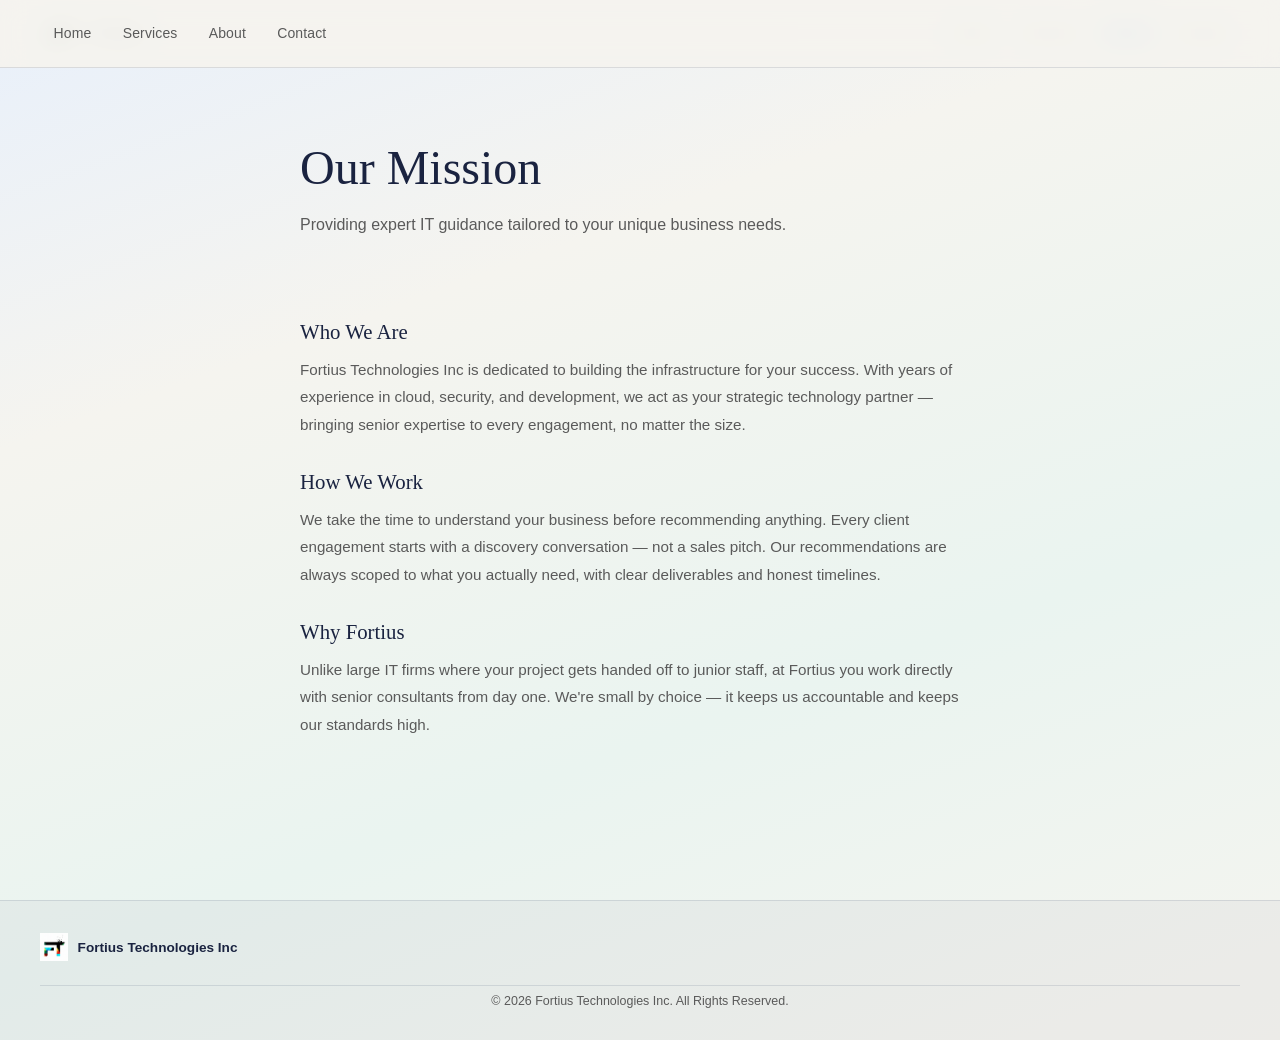
==== commit e82833eb: "Revise About page structure and content Updated the About page layout and content, including navigat" ====
--- a/about.html
+++ b/about.html
@@ -1,207 +1,63 @@
 <!DOCTYPE html>
 <html lang="en">
 <head>
-<meta charset="UTF-8">
-<meta name="viewport" content="width=device-width, initial-scale=1.0">
-<title>About — Fortius Technologies</title>
-<link rel="preconnect" href="https://fonts.googleapis.com">
-<link href="https://fonts.googleapis.com/css2?family=Instrument+Serif:ital@0;1&family=Inter:wght@300;400;500;600&display=swap" rel="stylesheet">
-<style>
-*,*::before,*::after{box-sizing:border-box;margin:0;padding:0}
-:root{--ink:#0d0d0d;--ink2:#555;--ink3:#999;--paper:#faf9f7;--paper2:#f3f1ee;--paper3:#e9e5df;--dark:#0f0f0f;--dark2:#191919;--serif:'Instrument Serif',Georgia,serif;--sans:'Inter',system-ui,sans-serif;--nav-h:70px}
-html{scroll-behavior:smooth}
-body{font-family:var(--sans);background:var(--paper);color:var(--ink);font-size:16px;line-height:1.6;-webkit-font-smoothing:antialiased}
-
-nav{position:fixed;top:0;left:0;right:0;z-index:200;height:var(--nav-h);display:flex;align-items:center;justify-content:space-between;padding:0 3.5rem;background:rgba(250,249,247,0.93);backdrop-filter:blur(20px);border-bottom:1px solid rgba(0,0,0,0.08)}
-.nav-logo{display:flex;align-items:center;gap:10px;text-decoration:none}
-.nav-logo img{height:30px}
-.nav-logo-name{font-size:14px;font-weight:600;color:var(--ink);letter-spacing:-.01em}
-.nav-links{display:flex;gap:2.5rem}
-.nav-links a{font-size:13px;font-weight:400;color:var(--ink2);text-decoration:none;transition:color .2s}
-.nav-links a:hover,.nav-links a.active{color:var(--ink)}
-.nav-actions{display:flex;gap:.75rem;align-items:center}
-.btn-ghost{font-size:13px;font-weight:400;color:var(--ink);text-decoration:none;padding:8px 18px;border:1px solid rgba(0,0,0,0.2);border-radius:100px;transition:all .2s;white-space:nowrap}
-.btn-ghost:hover{background:var(--ink);color:#fff;border-color:var(--ink)}
-.btn-solid{font-size:13px;font-weight:500;color:#fff;background:var(--ink);text-decoration:none;padding:8px 20px;border-radius:100px;transition:opacity .2s;white-space:nowrap}
-.btn-solid:hover{opacity:.75}
-.ham{display:none;flex-direction:column;gap:5px;cursor:pointer;background:none;border:none;padding:8px}
-.ham span{display:block;width:22px;height:1.5px;background:var(--ink)}
-.mob-nav{display:none;position:fixed;top:var(--nav-h);left:0;right:0;background:var(--paper);padding:1.5rem 2rem;border-bottom:1px solid rgba(0,0,0,0.1);flex-direction:column;gap:1.25rem;z-index:199}
-.mob-nav.open{display:flex}
-.mob-nav a{font-size:16px;color:var(--ink);text-decoration:none}
-
-/* PAGE HERO */
-.page-hero{padding:calc(var(--nav-h)+5rem) 3.5rem 5rem;background:var(--paper2);border-bottom:1px solid rgba(0,0,0,0.08)}
-.ph-inner{max-width:1280px;margin:0 auto}
-.ph-tag{font-size:11px;font-weight:500;letter-spacing:.1em;text-transform:uppercase;color:var(--ink3);margin-bottom:1.5rem;display:flex;align-items:center;gap:10px}
-.ph-tag span{width:24px;height:1px;background:var(--ink3)}
-.page-hero h1{font-family:var(--serif);font-size:clamp(2.8rem,5.5vw,5rem);font-weight:400;line-height:1.08;letter-spacing:-.025em;max-width:800px;margin-bottom:1.5rem}
-.page-hero h1 em{font-style:italic}
-.page-hero p{font-size:1.05rem;font-weight:300;color:var(--ink2);max-width:500px;line-height:1.8}
-
-/* MISSION */
-.mission{padding:7rem 3.5rem;max-width:1280px;margin:0 auto;display:grid;grid-template-columns:1fr 1fr;gap:7rem;align-items:center}
-.m-lbl{font-size:11px;font-weight:500;letter-spacing:.1em;text-transform:uppercase;color:var(--ink3);margin-bottom:.75rem}
-.m-title{font-family:var(--serif);font-size:clamp(2rem,3.5vw,2.8rem);font-weight:400;line-height:1.15;letter-spacing:-.02em;margin-bottom:1.5rem}
-.m-title em{font-style:italic}
-.mission p{font-size:15px;color:var(--ink2);line-height:1.8;margin-bottom:1.25rem}
-.m-cards{display:grid;grid-template-columns:1fr 1fr;gap:1rem}
-.m-card{background:var(--paper2);border:1px solid rgba(0,0,0,.08);border-radius:10px;padding:1.75rem}
-.m-card-wide{background:var(--paper2);border:1px solid rgba(0,0,0,.08);border-radius:10px;padding:1.75rem;grid-column:span 2;display:grid;grid-template-columns:1fr 1fr;gap:2rem}
-.mc-val{font-family:var(--serif);font-size:2.4rem;font-weight:400;color:var(--ink);line-height:1;margin-bottom:.3rem}
-.mc-lbl{font-size:12px;color:var(--ink3)}
-.mc-desc{font-size:13px;color:var(--ink2);margin-top:.5rem;line-height:1.55}
-
-/* PULL QUOTE */
-.pull-quote{background:var(--dark);padding:6rem 3.5rem}
-.pq-inner{max-width:900px;margin:0 auto;text-align:center}
-.pq-mark{font-family:var(--serif);font-size:8rem;line-height:.7;color:rgba(255,255,255,.06);margin-bottom:1.5rem}
-.pq-text{font-family:var(--serif);font-size:clamp(1.6rem,3.5vw,2.4rem);font-weight:400;color:#fff;line-height:1.4;letter-spacing:-.02em;margin-bottom:1.5rem}
-.pq-text em{font-style:italic}
-.pq-src{font-size:13px;color:rgba(255,255,255,.35)}
-
-/* VALUES */
-.values{padding:7rem 3.5rem;background:var(--paper2)}
-.vals-inner{max-width:1280px;margin:0 auto}
-.s-lbl{font-size:11px;font-weight:500;letter-spacing:.1em;text-transform:uppercase;color:var(--ink3);margin-bottom:.75rem}
-.s-title{font-family:var(--serif);font-size:clamp(2rem,3.5vw,2.8rem);font-weight:400;line-height:1.15;letter-spacing:-.02em;margin-bottom:3.5rem}
-.s-title em{font-style:italic}
-.val-list{border-top:1px solid rgba(0,0,0,.09)}
-.val-row{display:grid;grid-template-columns:52px 1fr 1.5fr;gap:2.5rem;padding:2.25rem 0;border-bottom:1px solid rgba(0,0,0,.09);align-items:start}
-.val-n{font-family:var(--serif);font-style:italic;font-size:.9rem;color:var(--ink3);padding-top:4px}
-.val-name{font-family:var(--serif);font-size:1.3rem;font-weight:400;letter-spacing:-.01em;padding-top:3px}
-.val-desc{font-size:14px;color:var(--ink2);line-height:1.75}
-
-/* EXPERTISE */
-.expertise{padding:7rem 3.5rem;max-width:1280px;margin:0 auto}
-.exp-title{font-family:var(--serif);font-size:clamp(2rem,3.5vw,2.8rem);font-weight:400;line-height:1.15;letter-spacing:-.02em;margin-bottom:3rem}
-.exp-title em{font-style:italic}
-.pills{display:flex;flex-wrap:wrap;gap:.75rem}
-.pill{background:var(--paper2);border:1px solid rgba(0,0,0,.1);border-radius:100px;padding:9px 20px;font-size:13px;color:var(--ink2);transition:all .2s;cursor:default}
-.pill:hover{background:var(--ink);color:#fff;border-color:var(--ink)}
-
-/* CTA */
-.cta-section{background:var(--dark);padding:7rem 3.5rem;text-align:center}
-.cta-inner{max-width:620px;margin:0 auto}
-.cta-inner h2{font-family:var(--serif);font-size:clamp(2.2rem,4.5vw,3.5rem);font-weight:400;color:#fff;letter-spacing:-.025em;line-height:1.1;margin-bottom:1.25rem}
-.cta-inner h2 em{font-style:italic}
-.cta-inner p{font-size:1rem;color:rgba(255,255,255,.45);margin-bottom:2.5rem;line-height:1.75}
-.cta-btns{display:flex;justify-content:center;gap:1rem;flex-wrap:wrap}
-.btn-white{font-size:14px;font-weight:500;color:var(--ink);background:#fff;text-decoration:none;padding:13px 28px;border-radius:100px;transition:opacity .2s}
-.btn-white:hover{opacity:.85}
-.btn-woutline{font-size:14px;font-weight:400;color:#fff;text-decoration:none;padding:12px 26px;border-radius:100px;border:1px solid rgba(255,255,255,.25);transition:border-color .2s}
-.btn-woutline:hover{border-color:rgba(255,255,255,.6)}
-
-footer{background:var(--paper);border-top:1px solid rgba(0,0,0,0.09);padding:2.5rem 3.5rem;display:flex;align-items:center;justify-content:space-between;flex-wrap:wrap;gap:1.25rem}
-.ft-logo{display:flex;align-items:center;gap:10px;text-decoration:none}
-.ft-logo img{height:24px}
-.ft-logo span{font-size:13px;font-weight:500;color:var(--ink)}
-.ft-links{display:flex;gap:2rem}
-.ft-links a{font-size:13px;color:var(--ink3);text-decoration:none;transition:color .2s}
-.ft-links a:hover{color:var(--ink)}
-.ft-copy{font-size:12px;color:var(--ink3)}
-
-@media(max-width:960px){
-  nav{padding:0 1.5rem}
-  .nav-links,.nav-actions .btn-ghost{display:none}
-  .ham{display:flex}
-  .page-hero{padding:calc(var(--nav-h)+3rem) 1.5rem 3rem}
-  .mission{grid-template-columns:1fr;gap:3rem;padding:5rem 1.5rem}
-  .m-cards{grid-template-columns:1fr}
-  .m-card-wide{grid-column:span 1;grid-template-columns:1fr}
-  .pull-quote{padding:5rem 1.5rem}
-  .values{padding:5rem 1.5rem}
-  .val-row{grid-template-columns:1fr;gap:.5rem;padding:1.75rem 0}
-  .val-n{display:none}
-  .expertise{padding:5rem 1.5rem}
-  .cta-section{padding:5rem 1.5rem}
-  footer{padding:2rem 1.5rem;flex-direction:column;align-items:flex-start}
-}
-</style>
+  <meta charset="UTF-8" />
+  <meta name="viewport" content="width=device-width, initial-scale=1.0" />
+  <title>About Us — Fortius Technologies Inc</title>
+  <link rel="stylesheet" href="styles.css" />
 </head>
 <body>
-<nav>
-  <a class="nav-logo" href="index.html"><img src="https://www.fortius.cloud/logo.png" alt="Fortius"><span class="nav-logo-name">Fortius Technologies</span></a>
-  <div class="nav-links"><a href="services.html">Services</a><a href="about.html" class="active">About</a><a href="contact.html">Contact</a></div>
-  <div class="nav-actions"><a href="services.html" class="btn-ghost">Our Services</a><a href="contact.html" class="btn-solid">Get in Touch</a></div>
-  <button class="ham" id="ham"><span></span><span></span><span></span></button>
-</nav>
-<div class="mob-nav" id="mob"><a href="services.html">Services</a><a href="about.html">About</a><a href="contact.html">Contact</a><a href="contact.html" class="btn-solid" style="width:fit-content;padding:11px 24px">Get in Touch</a></div>
 
-<div class="page-hero">
-  <div class="ph-inner">
-    <div class="ph-tag"><span></span>About Us</div>
-    <h1>Your strategic<br><em>technology partner.</em></h1>
-    <p>Fortius Technologies was built on a simple premise: businesses deserve senior-level IT expertise without the enterprise overhead and impersonal service that usually comes with it.</p>
-  </div>
-</div>
+  <!-- NAV -->
+  <nav>
+    <a href="index.html" class="logo-wrap">
+      <img src="logo.png" alt="Fortius Technologies Logo" />
+      <span class="logo-text">Fortius</span>
+    </a>
+    <ul>
+      <li><a href="index.html">Home</a></li>
+      <li><a href="services.html">Services</a></li>
+      <li><a href="about.html" class="active">About</a></li>
+      <li><a href="contact.html">Contact</a></li>
+    </ul>
+  </nav>
 
-<!-- MISSION -->
-<section class="mission">
-  <div class="mission-left">
-    <div class="m-lbl">Our Mission</div>
-    <h2 class="m-title">Expert IT guidance tailored to your <em>unique business.</em></h2>
-    <p>We're dedicated to building the infrastructure for your success. With deep experience in cloud architecture, cybersecurity, and software development, we act as a true technology partner — not just a vendor.</p>
-    <p>We believe technology should be an accelerant, not a burden. That means honest recommendations, clear communication, and solutions that fit your business — not the other way around.</p>
-    <a href="contact.html" class="btn-ghost" style="display:inline-block;margin-top:.75rem">Start a Conversation</a>
-  </div>
-  <div class="m-cards">
-    <div class="m-card-wide">
-      <div><div class="mc-val">100%</div><div class="mc-lbl">Senior-led engagements</div><div class="mc-desc">Every engagement is led by an experienced consultant — not passed to junior staff once scoped.</div></div>
-      <div><div class="mc-val">4</div><div class="mc-lbl">Core service disciplines</div><div class="mc-desc">Cloud, security, web development, and managed IT — the full stack of what modern businesses need.</div></div>
+  <main>
+
+    <div class="inner-hero">
+      <h1>Our Mission</h1>
+      <p>Providing expert IT guidance tailored to your unique business needs.</p>
     </div>
-    <div class="m-card"><div class="mc-val">Cloud</div><div class="mc-lbl">AWS · Azure · GCP</div></div>
-    <div class="m-card"><div class="mc-val">Security</div><div class="mc-lbl">Zero Trust · HIPAA · NIST</div></div>
-  </div>
-</section>
 
-<!-- PULL QUOTE -->
-<div class="pull-quote">
-  <div class="pq-inner">
-    <div class="pq-mark">"</div>
-    <p class="pq-text">We act as your strategic technology partner — not just another IT vendor <em>pushing solutions.</em></p>
-    <span class="pq-src">— Fortius Technologies Inc.</span>
-  </div>
-</div>
+    <div class="inner-content">
+      <h2>Who We Are</h2>
+      <p>Fortius Technologies Inc is dedicated to building the infrastructure for your success. With years of experience in cloud, security, and development, we act as your strategic technology partner — bringing senior expertise to every engagement, no matter the size.</p>
 
-<!-- VALUES -->
-<section class="values">
-  <div class="vals-inner">
-    <div class="s-lbl">What We Stand For</div>
-    <h2 class="s-title">The principles that guide <em>every engagement.</em></h2>
-    <div class="val-list">
-      <div class="val-row"><span class="val-n">01</span><span class="val-name">People-first thinking</span><p class="val-desc">Every technical decision is made with your team's experience in mind. Technology should serve people — not complicate their lives or require specialists to use day-to-day.</p></div>
-      <div class="val-row"><span class="val-n">02</span><span class="val-name">Outcome-driven delivery</span><p class="val-desc">We measure success by your results, not hours billed or tickets closed. If a recommendation doesn't move the needle for your business, we won't make it.</p></div>
-      <div class="val-row"><span class="val-n">03</span><span class="val-name">Radical transparency</span><p class="val-desc">No hidden complexity, no jargon, no surprises. You'll always know what we're doing, why we're doing it, and what it costs — before we start, not after.</p></div>
-      <div class="val-row"><span class="val-n">04</span><span class="val-name">Security by default</span><p class="val-desc">Security isn't an add-on. It's baked into every cloud architecture, every web build, and every IT recommendation from day one. We won't cut corners to hit a deadline.</p></div>
-      <div class="val-row"><span class="val-n">05</span><span class="val-name">Long-term partnership</span><p class="val-desc">Our relationship doesn't end at project delivery. We stay engaged — monitoring, optimizing, and advising — because sustained results require sustained attention and care.</p></div>
-      <div class="val-row"><span class="val-n">06</span><span class="val-name">Continuous improvement</span><p class="val-desc">Technology and threats evolve constantly. We stay ahead so you don't have to — bringing new approaches and better solutions as the landscape around your business changes.</p></div>
+      <h2>How We Work</h2>
+      <p>We take the time to understand your business before recommending anything. Every client engagement starts with a discovery conversation — not a sales pitch. Our recommendations are always scoped to what you actually need, with clear deliverables and honest timelines.</p>
+
+      <h2>Why Fortius</h2>
+      <p>Unlike large IT firms where your project gets handed off to junior staff, at Fortius you work directly with senior consultants from day one. We're small by choice — it keeps us accountable and keeps our standards high.</p>
     </div>
-  </div>
-</section>
 
-<!-- EXPERTISE -->
-<section class="expertise">
-  <div class="s-lbl">Areas of Expertise</div>
-  <h2 class="exp-title">Deep knowledge across the <em>modern technology stack.</em></h2>
-  <div class="pills">
-    <span class="pill">AWS</span><span class="pill">Microsoft Azure</span><span class="pill">Google Cloud</span><span class="pill">Zero Trust Security</span><span class="pill">NIST Framework</span><span class="pill">HIPAA Compliance</span><span class="pill">SOC 2</span><span class="pill">DevOps & CI/CD</span><span class="pill">Infrastructure as Code</span><span class="pill">Kubernetes & Docker</span><span class="pill">React & Next.js</span><span class="pill">Endpoint Detection & Response</span><span class="pill">Network Architecture</span><span class="pill">Vulnerability Management</span><span class="pill">Incident Response</span><span class="pill">Business Continuity</span><span class="pill">Hybrid Cloud</span><span class="pill">CMS Integration</span>
-  </div>
-</section>
+  </main>
 
-<section class="cta-section">
-  <div class="cta-inner">
-    <h2>Let's work <em>together.</em></h2>
-    <p>Tell us about your business and we'll figure out the best way we can help — no pressure, no commitments.</p>
-    <div class="cta-btns"><a href="contact.html" class="btn-white">Get in Touch</a><a href="services.html" class="btn-woutline">View Services</a></div>
-  </div>
-</section>
+  <!-- FOOTER -->
+  <footer>
+    <a href="index.html" class="footer-logo">
+      <img src="logo.png" alt="Fortius Technologies" />
+      <span>Fortius Technologies Inc</span>
+    </a>
+    <nav>
+      <ul>
+        <li><a href="index.html">Home</a></li>
+        <li><a href="services.html">Services</a></li>
+        <li><a href="about.html">About</a></li>
+        <li><a href="contact.html">Contact</a></li>
+      </ul>
+    </nav>
+    <p class="copy">© 2026 Fortius Technologies Inc. All Rights Reserved.</p>
+  </footer>
 
-<footer>
-  <a class="ft-logo" href="index.html"><img src="https://www.fortius.cloud/logo.png" alt="Fortius"><span>Fortius Technologies</span></a>
-  <nav class="ft-links"><a href="services.html">Services</a><a href="about.html">About</a><a href="contact.html">Contact</a></nav>
-  <span class="ft-copy">© 2026 Fortius Technologies Inc. All Rights Reserved.</span>
-</footer>
-<script>document.getElementById('ham').addEventListener('click',()=>document.getElementById('mob').classList.toggle('open'));</script>
 </body>
 </html>
--- a/styles.css
+++ b/styles.css
@@ -0,0 +1,558 @@
+/* =============================================
+   Fortius Technologies — Global Styles
+   ============================================= */
+
+*, *::before, *::after {
+  box-sizing: border-box;
+  margin: 0;
+  padding: 0;
+}
+
+:root {
+  --cream: #f5f4ef;
+  --cream-dark: #ede9e0;
+  --navy: #1a2340;
+  --navy-mid: #243057;
+  --accent: #2e5fa3;
+  --accent-light: #4a7fd4;
+  --accent-glow: #d6e4f7;
+  --teal: #1a7f6e;
+  --teal-light: #e0f4f0;
+  --text: #1c1c1c;
+  --text-muted: #5a5a5a;
+  --border: rgba(30, 40, 80, 0.12);
+  --nav-h: 68px;
+}
+
+html { scroll-behavior: smooth; }
+
+body {
+  font-family: 'Georgia', 'Times New Roman', serif;
+  color: var(--text);
+  background: var(--cream);
+  /* Subtle layered background with gentle gradient and diagonal texture */
+  background:
+    linear-gradient(160deg, #e8f0fb 0%, #f5f4ef 30%, #eaf4f0 65%, #f5f4ef 100%);
+  min-height: 100vh;
+}
+
+/* ── NAV ── */
+nav {
+  position: fixed;
+  top: 0;
+  left: 0;
+  right: 0;
+  z-index: 100;
+  height: var(--nav-h);
+  display: flex;
+  align-items: center;
+  padding: 0 2.5rem;
+  background: rgba(245, 244, 239, 0.92);
+  backdrop-filter: blur(12px);
+  -webkit-backdrop-filter: blur(12px);
+  border-bottom: 1px solid var(--border);
+  gap: 2rem;
+}
+
+nav .logo-wrap {
+  display: flex;
+  align-items: center;
+  gap: 0.65rem;
+  text-decoration: none;
+  margin-right: auto;
+  flex-shrink: 0;
+}
+
+nav .logo-wrap img {
+  height: 38px;
+  width: auto;
+  display: block;
+}
+
+nav .logo-text {
+  font-family: 'Georgia', serif;
+  font-size: 1.05rem;
+  font-weight: 700;
+  color: var(--navy);
+  letter-spacing: 0.01em;
+  line-height: 1.1;
+}
+
+nav ul {
+  list-style: none;
+  display: flex;
+  gap: 0.25rem;
+  align-items: center;
+}
+
+nav ul li a {
+  font-family: -apple-system, BlinkMacSystemFont, 'Segoe UI', sans-serif;
+  font-size: 0.875rem;
+  font-weight: 500;
+  color: var(--text-muted);
+  text-decoration: none;
+  padding: 0.45rem 0.85rem;
+  border-radius: 6px;
+  transition: color 0.18s, background 0.18s;
+  letter-spacing: 0.01em;
+}
+
+nav ul li a:hover,
+nav ul li a.active {
+  color: var(--accent);
+  background: var(--accent-glow);
+}
+
+/* ── MAIN CONTENT OFFSET ── */
+main {
+  padding-top: var(--nav-h);
+  min-height: 100vh;
+}
+
+/* ── HERO ── */
+.hero {
+  padding: 5rem 2.5rem 4rem;
+  max-width: 860px;
+  margin: 0 auto;
+}
+
+.hero h1 {
+  font-size: clamp(2.4rem, 5vw, 3.8rem);
+  font-weight: 400;
+  line-height: 1.15;
+  color: var(--navy);
+  margin-bottom: 1.25rem;
+}
+
+.hero h1 em {
+  font-style: italic;
+  color: var(--accent);
+}
+
+.hero p {
+  font-size: 1.05rem;
+  line-height: 1.8;
+  color: var(--text-muted);
+  max-width: 560px;
+  margin-bottom: 2rem;
+  font-family: -apple-system, BlinkMacSystemFont, 'Segoe UI', sans-serif;
+  font-weight: 400;
+}
+
+.hero .btn {
+  display: inline-block;
+  padding: 0.75rem 1.75rem;
+  background: var(--navy);
+  color: #fff;
+  border-radius: 8px;
+  text-decoration: none;
+  font-family: -apple-system, BlinkMacSystemFont, 'Segoe UI', sans-serif;
+  font-size: 0.9rem;
+  font-weight: 500;
+  letter-spacing: 0.02em;
+  transition: background 0.2s, transform 0.15s;
+}
+
+.hero .btn:hover {
+  background: var(--accent);
+  transform: translateY(-1px);
+}
+
+/* ── SERVICES SECTION ── */
+.services-section {
+  padding: 3rem 2.5rem 5rem;
+  max-width: 1100px;
+  margin: 0 auto;
+}
+
+.services-section h2 {
+  font-size: 1.5rem;
+  font-weight: 400;
+  color: var(--navy);
+  margin-bottom: 0.5rem;
+}
+
+.services-section .section-sub {
+  font-family: -apple-system, BlinkMacSystemFont, 'Segoe UI', sans-serif;
+  color: var(--text-muted);
+  font-size: 0.95rem;
+  margin-bottom: 2.5rem;
+}
+
+.service-category {
+  margin-bottom: 3rem;
+}
+
+.service-category h3 {
+  font-family: -apple-system, BlinkMacSystemFont, 'Segoe UI', sans-serif;
+  font-size: 0.7rem;
+  font-weight: 600;
+  letter-spacing: 0.12em;
+  text-transform: uppercase;
+  color: var(--accent);
+  margin-bottom: 1.25rem;
+  padding-bottom: 0.5rem;
+  border-bottom: 1px solid var(--border);
+}
+
+.cards {
+  display: grid;
+  grid-template-columns: repeat(auto-fill, minmax(240px, 1fr));
+  gap: 1rem;
+}
+
+.card {
+  background: rgba(255,255,255,0.7);
+  border: 1px solid var(--border);
+  border-radius: 12px;
+  padding: 1.5rem;
+  transition: box-shadow 0.2s, transform 0.2s, border-color 0.2s;
+}
+
+.card:hover {
+  box-shadow: 0 4px 24px rgba(46, 95, 163, 0.1);
+  transform: translateY(-2px);
+  border-color: rgba(46, 95, 163, 0.25);
+}
+
+.card .card-icon {
+  font-size: 1.6rem;
+  margin-bottom: 0.75rem;
+  display: block;
+  line-height: 1;
+}
+
+.card h4 {
+  font-family: -apple-system, BlinkMacSystemFont, 'Segoe UI', sans-serif;
+  font-size: 0.95rem;
+  font-weight: 600;
+  color: var(--navy);
+  margin-bottom: 0.4rem;
+}
+
+.card p {
+  font-family: -apple-system, BlinkMacSystemFont, 'Segoe UI', sans-serif;
+  font-size: 0.82rem;
+  line-height: 1.6;
+  color: var(--text-muted);
+}
+
+/* AI category special accent */
+.service-category.ai-category h3 {
+  color: var(--teal);
+}
+
+.service-category.ai-category .card {
+  background: rgba(224, 244, 240, 0.5);
+  border-color: rgba(26, 127, 110, 0.2);
+}
+
+.service-category.ai-category .card:hover {
+  box-shadow: 0 4px 24px rgba(26, 127, 110, 0.12);
+  border-color: rgba(26, 127, 110, 0.4);
+}
+
+/* ── ABOUT / GENERIC INNER ── */
+.inner-hero {
+  padding: 4.5rem 2.5rem 3rem;
+  max-width: 760px;
+  margin: 0 auto;
+}
+
+.inner-hero h1 {
+  font-size: clamp(2rem, 4vw, 3rem);
+  font-weight: 400;
+  color: var(--navy);
+  margin-bottom: 1rem;
+}
+
+.inner-hero p {
+  font-family: -apple-system, BlinkMacSystemFont, 'Segoe UI', sans-serif;
+  font-size: 1rem;
+  color: var(--text-muted);
+  line-height: 1.8;
+  max-width: 600px;
+}
+
+.inner-content {
+  padding: 0 2.5rem 5rem;
+  max-width: 760px;
+  margin: 0 auto;
+}
+
+.inner-content h2 {
+  font-size: 1.3rem;
+  font-weight: 400;
+  color: var(--navy);
+  margin: 2rem 0 0.75rem;
+}
+
+.inner-content p {
+  font-family: -apple-system, BlinkMacSystemFont, 'Segoe UI', sans-serif;
+  font-size: 0.95rem;
+  color: var(--text-muted);
+  line-height: 1.8;
+}
+
+/* ── CONTACT STYLES ── */
+.contact-wrap {
+  max-width: 780px;
+  margin: 0 auto;
+  padding: 4.5rem 2.5rem 5rem;
+}
+
+.contact-wrap h1 {
+  font-size: clamp(2rem, 4vw, 3rem);
+  font-weight: 400;
+  color: var(--navy);
+  margin-bottom: 0.5rem;
+}
+
+.contact-wrap .tagline {
+  font-family: -apple-system, BlinkMacSystemFont, 'Segoe UI', sans-serif;
+  color: var(--text-muted);
+  margin-bottom: 2.5rem;
+  font-size: 1rem;
+}
+
+.contact-meta {
+  display: grid;
+  grid-template-columns: repeat(auto-fit, minmax(160px, 1fr));
+  gap: 1rem;
+  margin-bottom: 2.5rem;
+}
+
+.contact-meta-item {
+  background: rgba(255,255,255,0.7);
+  border: 1px solid var(--border);
+  border-radius: 10px;
+  padding: 1rem 1.25rem;
+}
+
+.contact-meta-item .label {
+  font-family: -apple-system, BlinkMacSystemFont, 'Segoe UI', sans-serif;
+  font-size: 0.7rem;
+  font-weight: 600;
+  letter-spacing: 0.1em;
+  text-transform: uppercase;
+  color: var(--accent);
+  margin-bottom: 0.3rem;
+}
+
+.contact-meta-item .value {
+  font-family: -apple-system, BlinkMacSystemFont, 'Segoe UI', sans-serif;
+  font-size: 0.9rem;
+  color: var(--navy);
+}
+
+.contact-meta-item .value a {
+  color: var(--accent);
+  text-decoration: none;
+}
+
+.contact-form h2 {
+  font-size: 1.2rem;
+  font-weight: 400;
+  color: var(--navy);
+  margin-bottom: 0.4rem;
+}
+
+.contact-form .form-sub {
+  font-family: -apple-system, BlinkMacSystemFont, 'Segoe UI', sans-serif;
+  font-size: 0.85rem;
+  color: var(--text-muted);
+  margin-bottom: 1.5rem;
+}
+
+.form-row {
+  display: grid;
+  grid-template-columns: 1fr 1fr;
+  gap: 1rem;
+  margin-bottom: 1rem;
+}
+
+.form-field {
+  display: flex;
+  flex-direction: column;
+  gap: 0.35rem;
+  margin-bottom: 1rem;
+}
+
+.form-field label {
+  font-family: -apple-system, BlinkMacSystemFont, 'Segoe UI', sans-serif;
+  font-size: 0.78rem;
+  font-weight: 500;
+  color: var(--navy);
+}
+
+.form-field input,
+.form-field select,
+.form-field textarea {
+  font-family: -apple-system, BlinkMacSystemFont, 'Segoe UI', sans-serif;
+  font-size: 0.9rem;
+  color: var(--text);
+  background: rgba(255,255,255,0.8);
+  border: 1px solid var(--border);
+  border-radius: 8px;
+  padding: 0.65rem 0.9rem;
+  outline: none;
+  transition: border-color 0.18s;
+  width: 100%;
+}
+
+.form-field input:focus,
+.form-field select:focus,
+.form-field textarea:focus {
+  border-color: var(--accent-light);
+  box-shadow: 0 0 0 3px rgba(74, 127, 212, 0.12);
+}
+
+.form-field textarea { resize: vertical; min-height: 120px; }
+
+.btn-submit {
+  background: var(--navy);
+  color: #fff;
+  border: none;
+  border-radius: 8px;
+  padding: 0.75rem 1.75rem;
+  font-family: -apple-system, BlinkMacSystemFont, 'Segoe UI', sans-serif;
+  font-size: 0.9rem;
+  font-weight: 500;
+  cursor: pointer;
+  transition: background 0.2s;
+}
+
+.btn-submit:hover { background: var(--accent); }
+
+/* ── PROCESS STEPS ── */
+.process {
+  margin-top: 3rem;
+}
+
+.process h2 {
+  font-size: 1.2rem;
+  font-weight: 400;
+  color: var(--navy);
+  margin-bottom: 1.5rem;
+}
+
+.steps {
+  display: grid;
+  gap: 1rem;
+}
+
+.step {
+  display: flex;
+  gap: 1rem;
+  background: rgba(255,255,255,0.6);
+  border: 1px solid var(--border);
+  border-radius: 10px;
+  padding: 1.25rem;
+  align-items: flex-start;
+}
+
+.step .step-num {
+  font-family: -apple-system, BlinkMacSystemFont, 'Segoe UI', sans-serif;
+  font-size: 0.7rem;
+  font-weight: 700;
+  color: var(--accent);
+  background: var(--accent-glow);
+  border-radius: 6px;
+  padding: 0.25rem 0.5rem;
+  flex-shrink: 0;
+  margin-top: 0.1rem;
+  letter-spacing: 0.04em;
+}
+
+.step h4 {
+  font-family: -apple-system, BlinkMacSystemFont, 'Segoe UI', sans-serif;
+  font-size: 0.9rem;
+  font-weight: 600;
+  color: var(--navy);
+  margin-bottom: 0.3rem;
+}
+
+.step p {
+  font-family: -apple-system, BlinkMacSystemFont, 'Segoe UI', sans-serif;
+  font-size: 0.82rem;
+  color: var(--text-muted);
+  line-height: 1.6;
+}
+
+/* ── FOOTER ── */
+footer {
+  border-top: 1px solid var(--border);
+  padding: 2rem 2.5rem;
+  display: flex;
+  align-items: center;
+  justify-content: space-between;
+  flex-wrap: wrap;
+  gap: 1rem;
+  background: rgba(26, 35, 64, 0.04);
+}
+
+footer .footer-logo {
+  display: flex;
+  align-items: center;
+  gap: 0.6rem;
+  text-decoration: none;
+}
+
+footer .footer-logo img { height: 28px; }
+
+footer .footer-logo span {
+  font-family: -apple-system, BlinkMacSystemFont, 'Segoe UI', sans-serif;
+  font-size: 0.85rem;
+  font-weight: 600;
+  color: var(--navy);
+}
+
+footer nav ul {
+  flex-wrap: wrap;
+  justify-content: flex-end;
+}
+
+footer .copy {
+  font-family: -apple-system, BlinkMacSystemFont, 'Segoe UI', sans-serif;
+  font-size: 0.78rem;
+  color: var(--text-muted);
+  width: 100%;
+  text-align: center;
+  padding-top: 0.5rem;
+  border-top: 1px solid var(--border);
+  margin-top: 0.5rem;
+}
+
+/* ── VIDEO BG ── */
+.video-hero {
+  position: relative;
+  overflow: hidden;
+  border-radius: 16px;
+  margin: 0 2.5rem 3rem;
+  max-height: 340px;
+}
+
+.video-hero video {
+  width: 100%;
+  object-fit: cover;
+  max-height: 340px;
+  display: block;
+}
+
+.video-hero::after {
+  content: '';
+  position: absolute;
+  inset: 0;
+  background: linear-gradient(to bottom, rgba(26,35,64,0.35), rgba(26,35,64,0.6));
+  border-radius: inherit;
+}
+
+/* ── RESPONSIVE ── */
+@media (max-width: 640px) {
+  nav { padding: 0 1.25rem; }
+  .hero, .services-section, .inner-hero, .inner-content, .contact-wrap { padding-left: 1.25rem; padding-right: 1.25rem; }
+  .form-row { grid-template-columns: 1fr; }
+  footer { flex-direction: column; align-items: flex-start; }
+  footer nav ul { justify-content: flex-start; }
+  .video-hero { margin-left: 1.25rem; margin-right: 1.25rem; }
+}
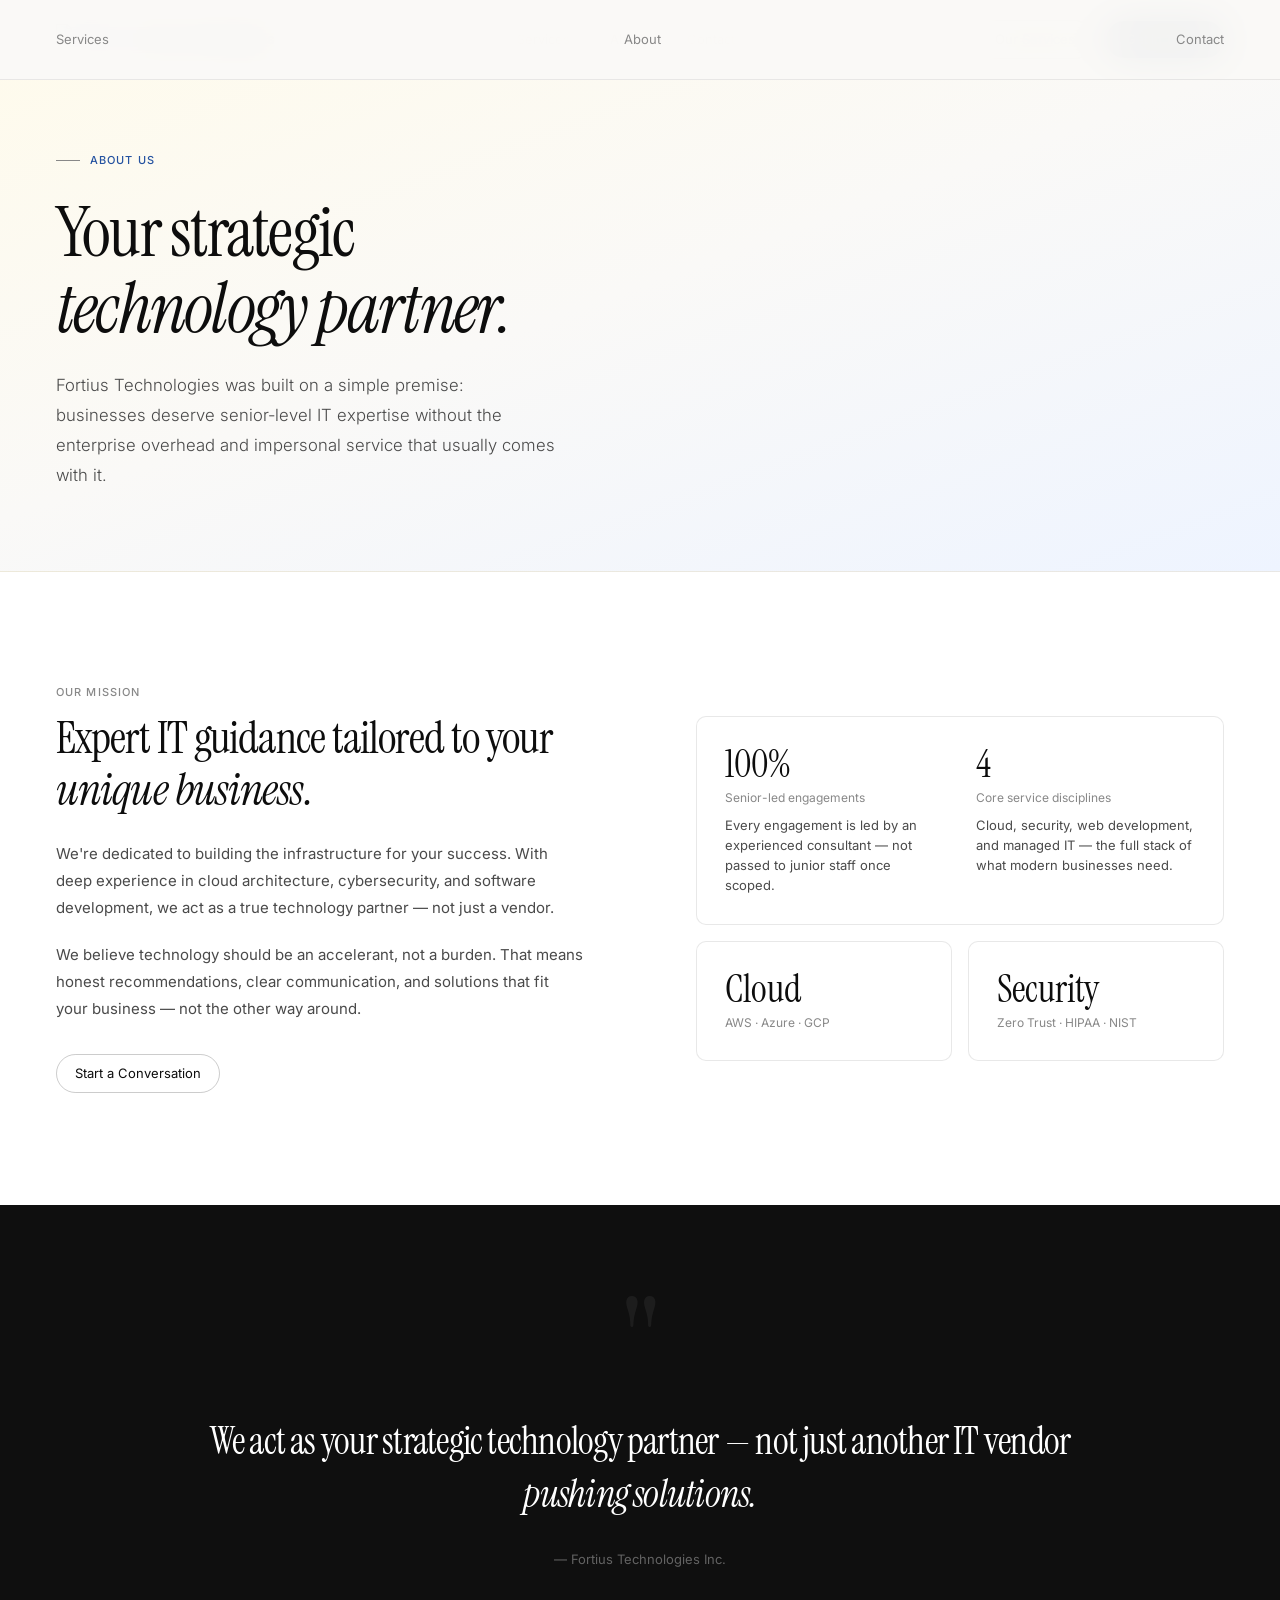
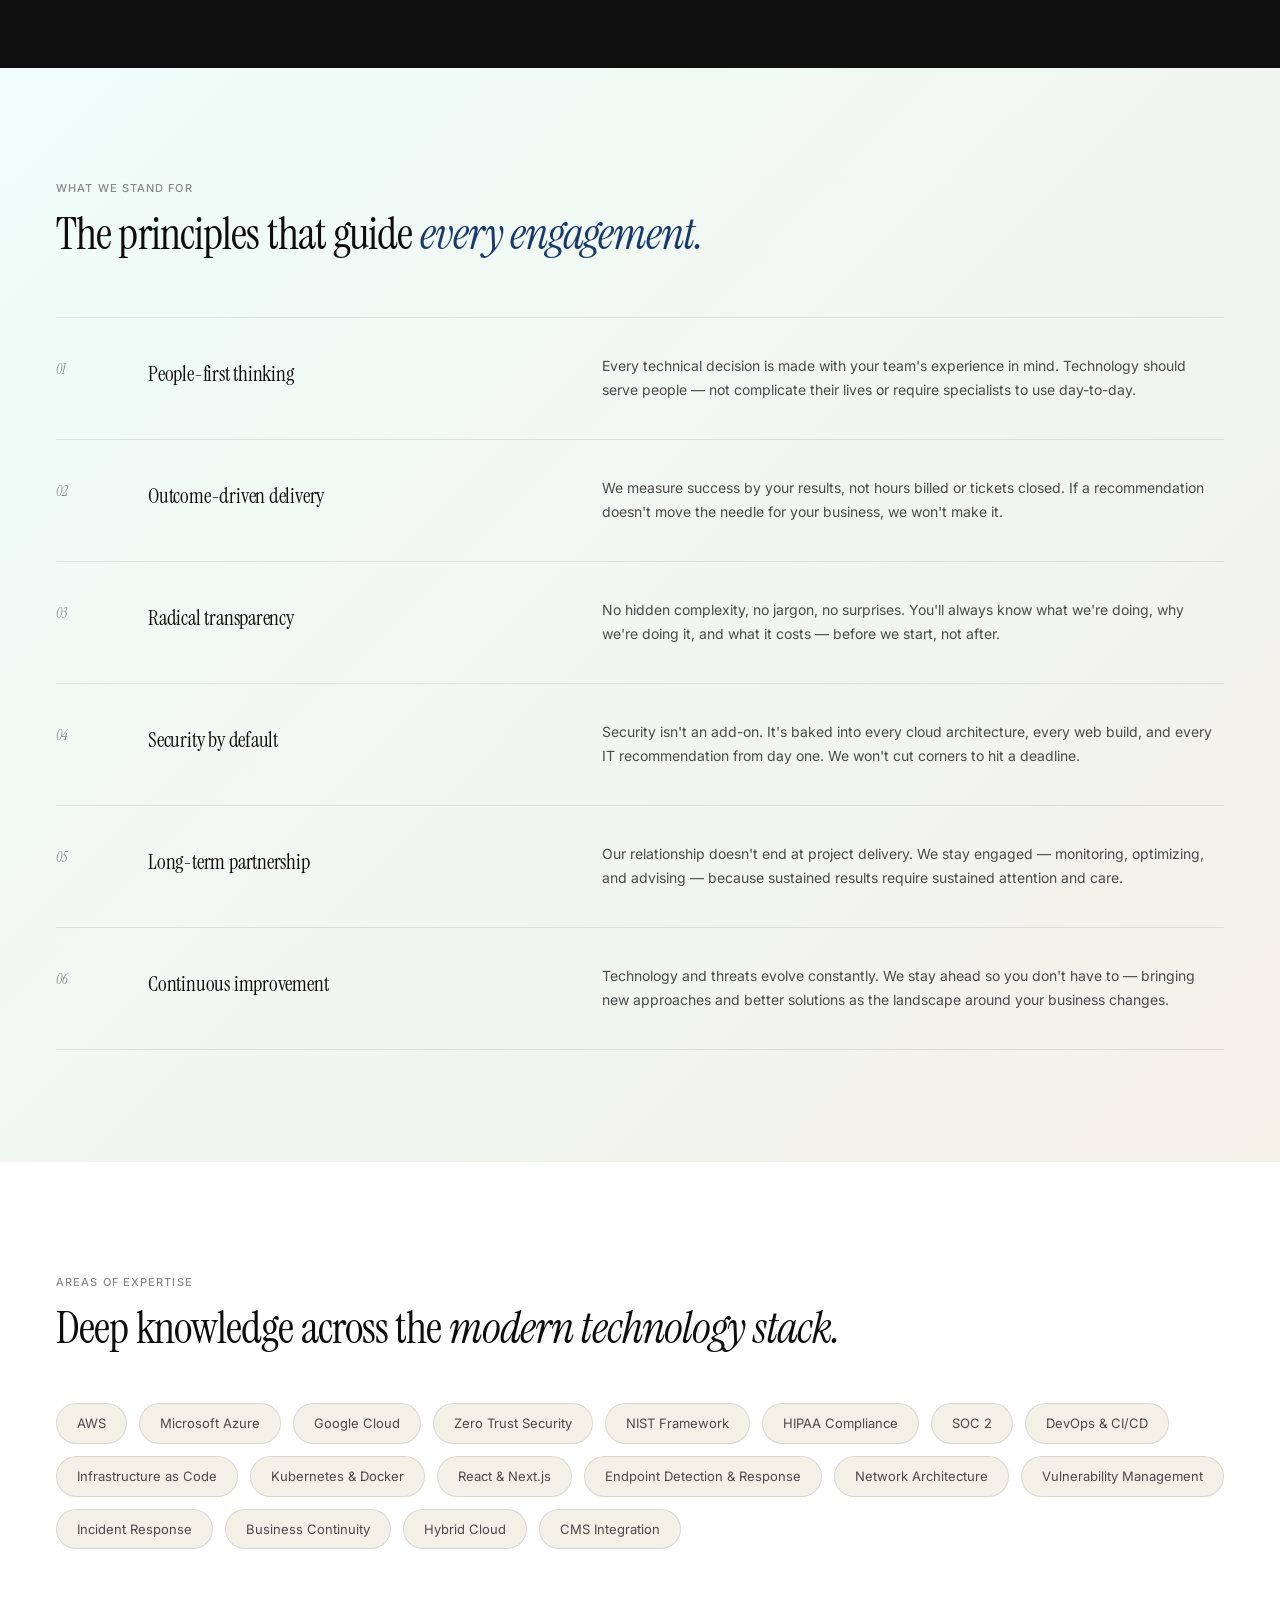
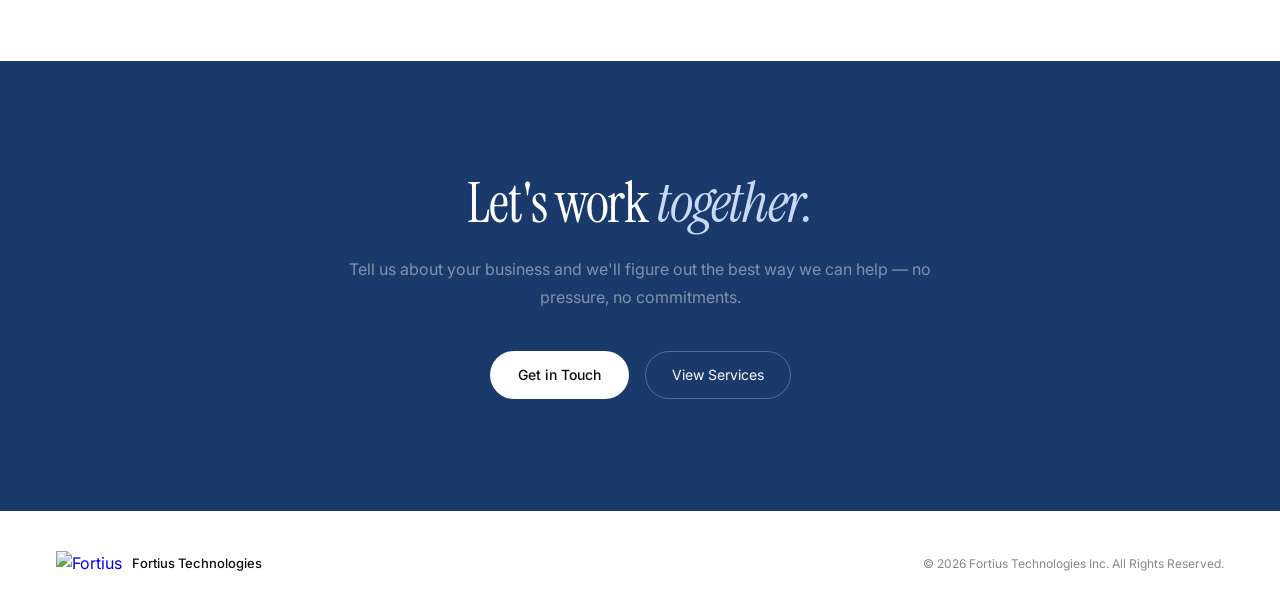
==== commit 48353fdd: "Refactor About page layout and styles Updated the About page with new meta tags, styles, and content" ====
--- a/about.html
+++ b/about.html
@@ -1,63 +1,219 @@
 <!DOCTYPE html>
 <html lang="en">
 <head>
-  <meta charset="UTF-8" />
-  <meta name="viewport" content="width=device-width, initial-scale=1.0" />
-  <title>About Us — Fortius Technologies Inc</title>
-  <link rel="stylesheet" href="styles.css" />
+<meta charset="UTF-8">
+<meta name="viewport" content="width=device-width, initial-scale=1.0">
+<title>About — Fortius Technologies</title>
+<link rel="preconnect" href="https://fonts.googleapis.com">
+<link href="https://fonts.googleapis.com/css2?family=Instrument+Serif:ital@0;1&family=Inter:wght@300;400;500;600&display=swap" rel="stylesheet">
+<style>
+*,*::before,*::after{box-sizing:border-box;margin:0;padding:0}
+:root{
+  --ink:#0d0d0d;--ink2:#4a4a4a;--ink3:#888;
+  --paper:#faf9f7;--paper2:#f3f0e8;--paper3:#e8e0d0;
+  --blue-tint:#eef4ff;--blue-str:#1d4ed8;
+  --amber-tint:#fffbeb;
+  --teal-tint:#f0fdfa;
+  --blue:#1a3a6b;--blue2:#2452a0;--blue-soft:#eef4ff;--blue-mid:#c8daf8;
+  --sage:#2d5a3d;--sage-soft:#edf4f0;--sage-mid:#b8dcc8;
+  --dark:#0f0f0f;--dark2:#191919;
+  --serif:'Instrument Serif',Georgia,serif;
+  --sans:'Inter',system-ui,sans-serif;
+  --nav-h:80px;
+}
+html{scroll-behavior:smooth}
+body{font-family:var(--sans);background:var(--cream);color:var(--ink);font-size:16px;line-height:1.6;-webkit-font-smoothing:antialiased}
+
+nav{position:fixed;top:0;left:0;right:0;z-index:200;height:var(--nav-h);display:flex;align-items:center;justify-content:space-between;padding:0 3.5rem;background:rgba(250,249,247,0.95);backdrop-filter:blur(20px);border-bottom:1px solid rgba(0,0,0,0.07)}
+.nav-logo{display:flex;align-items:center;gap:10px;text-decoration:none}
+.nav-logo img{height:32px}
+.nav-logo-name{font-size:14px;font-weight:600;color:var(--ink);letter-spacing:-.01em}
+.nav-links{display:flex;gap:2.5rem}
+.nav-links a{font-size:13px;color:var(--ink2);text-decoration:none;transition:color .2s}
+.nav-links a:hover,.nav-links a.active{color:var(--ink)}
+.nav-actions{display:flex;gap:.75rem;align-items:center}
+.btn-ghost{font-size:13px;color:var(--ink);text-decoration:none;padding:8px 18px;border:1px solid rgba(0,0,0,0.2);border-radius:100px;transition:all .2s;white-space:nowrap}
+.btn-ghost:hover{background:var(--ink);color:#fff;border-color:var(--ink)}
+.btn-solid{font-size:13px;font-weight:500;color:#fff;background:var(--blue);text-decoration:none;padding:8px 20px;border-radius:100px;transition:opacity .2s;white-space:nowrap}
+.btn-solid:hover{opacity:.75}
+.ham{display:none;flex-direction:column;gap:5px;cursor:pointer;background:none;border:none;padding:8px}
+.ham span{display:block;width:22px;height:1.5px;background:var(--ink)}
+.mob-nav{display:none;position:fixed;top:var(--nav-h);left:0;right:0;background:var(--cream);padding:1.5rem 2rem;border-bottom:1px solid var(--cream3);flex-direction:column;gap:1.25rem;z-index:199}
+.mob-nav.open{display:flex}
+.mob-nav a{font-size:16px;color:var(--ink);text-decoration:none}
+
+/* PAGE HERO */
+.page-hero{
+  padding-top:var(--nav-h);
+  background:linear-gradient(160deg,#fffbeb 0%,var(--paper) 50%,#eef4ff 100%);
+  border-bottom:1px solid rgba(0,0,0,0.07);
+}
+.ph-inner{max-width:1280px;margin:0 auto;padding:4.5rem 3.5rem 5rem}
+.ph-tag{font-size:11px;font-weight:500;letter-spacing:.1em;text-transform:uppercase;color:var(--blue2);margin-bottom:1.5rem;display:flex;align-items:center;gap:10px}
+.ph-tag span{width:24px;height:1px;background:var(--ink3)}
+.page-hero h1{font-family:var(--serif);font-size:clamp(2.8rem,5.5vw,5rem);font-weight:400;line-height:1.08;letter-spacing:-.025em;max-width:800px;margin-bottom:1.5rem}
+.page-hero h1 em{font-style:italic}
+.page-hero p{font-size:1.05rem;font-weight:300;color:var(--ink2);max-width:500px;line-height:1.8}
+
+/* MISSION */
+.mission{padding:7rem 3.5rem;max-width:1280px;margin:0 auto;display:grid;grid-template-columns:1fr 1fr;gap:7rem;align-items:center}
+.s-lbl{font-size:11px;font-weight:500;letter-spacing:.1em;text-transform:uppercase;color:var(--ink3);margin-bottom:.75rem}
+.s-title{font-family:var(--serif);font-size:clamp(2rem,3.5vw,2.8rem);font-weight:400;line-height:1.15;letter-spacing:-.02em;margin-bottom:3.5rem}
+.s-title em{font-style:italic;color:var(--blue)}
+.m-title{font-family:var(--serif);font-size:clamp(2rem,3.5vw,2.8rem);font-weight:400;line-height:1.15;letter-spacing:-.02em;margin-bottom:1.5rem}
+.m-title em{font-style:italic}
+.mission p{font-size:15px;color:var(--ink2);line-height:1.8;margin-bottom:1.25rem}
+.m-cards{display:grid;grid-template-columns:1fr 1fr;gap:1rem}
+.m-card{background:#fff;border:1px solid rgba(0,0,0,.09);border-radius:10px;padding:1.75rem}
+.m-card-wide{background:#fff;border:1px solid rgba(0,0,0,.09);border-radius:10px;padding:1.75rem;grid-column:span 2;display:grid;grid-template-columns:1fr 1fr;gap:2rem}
+.mc-val{font-family:var(--serif);font-size:2.4rem;font-weight:400;color:var(--ink);line-height:1;margin-bottom:.3rem}
+.mc-lbl{font-size:12px;color:var(--ink3)}
+.mc-desc{font-size:13px;color:var(--ink2);margin-top:.5rem;line-height:1.55}
+
+/* PULL QUOTE */
+.pull-quote{background:var(--dark);padding:6rem 3.5rem}
+.pq-inner{max-width:900px;margin:0 auto;text-align:center}
+.pq-mark{font-family:var(--serif);font-size:8rem;line-height:.7;color:rgba(255,255,255,.06);margin-bottom:1.5rem}
+.pq-text{font-family:var(--serif);font-size:clamp(1.6rem,3.5vw,2.4rem);font-weight:400;color:#fff;line-height:1.4;letter-spacing:-.02em;margin-bottom:1.5rem}
+.pq-text em{font-style:italic}
+.pq-src{font-size:13px;color:rgba(255,255,255,.35)}
+
+/* VALUES */
+.values{padding:7rem 3.5rem;background:linear-gradient(135deg,#f0fdfa 0%,var(--paper2) 100%)}
+.vals-inner{max-width:1280px;margin:0 auto}
+.val-list{border-top:1px solid rgba(0,0,0,.09)}
+.val-row{display:grid;grid-template-columns:52px 1fr 1.5fr;gap:2.5rem;padding:2.25rem 0;border-bottom:1px solid rgba(0,0,0,.09);align-items:start;transition:background .2s,padding .2s}
+.val-row:hover{background:rgba(255,255,255,.6);padding-left:.75rem;padding-right:.75rem;margin:0 -.75rem;border-radius:8px;border-bottom-color:transparent}
+.val-n{font-family:var(--serif);font-style:italic;font-size:.9rem;color:var(--ink3);padding-top:4px}
+.val-name{font-family:var(--serif);font-size:1.3rem;font-weight:400;letter-spacing:-.01em;padding-top:3px}
+.val-desc{font-size:14px;color:var(--ink2);line-height:1.75}
+
+/* EXPERTISE */
+.expertise{padding:7rem 3.5rem;max-width:1280px;margin:0 auto}
+.exp-title{font-family:var(--serif);font-size:clamp(2rem,3.5vw,2.8rem);font-weight:400;line-height:1.15;letter-spacing:-.02em;margin-bottom:3rem}
+.exp-title em{font-style:italic}
+.pills{display:flex;flex-wrap:wrap;gap:.75rem}
+.pill{background:var(--paper2);border:1px solid rgba(0,0,0,.1);border-radius:100px;padding:9px 20px;font-size:13px;color:var(--ink2);transition:all .2s;cursor:default}
+.pill:hover{background:var(--blue-tint);color:var(--blue-str);border-color:rgba(29,78,216,.2)}
+
+/* CTA */
+.cta-section{background:var(--blue);padding:7rem 3.5rem;text-align:center}
+.cta-inner{max-width:620px;margin:0 auto}
+.cta-inner h2{font-family:var(--serif);font-size:clamp(2.2rem,4.5vw,3.5rem);font-weight:400;color:#fff;letter-spacing:-.025em;line-height:1.1;margin-bottom:1.25rem}
+.cta-inner h2 em{font-style:italic;color:var(--blue-mid)}
+.cta-inner p{font-size:1rem;color:rgba(255,255,255,.45);margin-bottom:2.5rem;line-height:1.75}
+.cta-btns{display:flex;justify-content:center;gap:1rem;flex-wrap:wrap}
+.btn-white{font-size:14px;font-weight:500;color:var(--ink);background:#fff;text-decoration:none;padding:13px 28px;border-radius:100px;transition:opacity .2s}
+.btn-white:hover{opacity:.85}
+.btn-woutline{font-size:14px;color:#fff;text-decoration:none;padding:12px 26px;border-radius:100px;border:1px solid rgba(255,255,255,.25);transition:border-color .2s}
+.btn-woutline:hover{border-color:rgba(255,255,255,.6)}
+
+footer{background:var(--cream);border-top:1px solid var(--cream3);padding:2.5rem 3.5rem;display:flex;align-items:center;justify-content:space-between;flex-wrap:wrap;gap:1.25rem}
+.ft-logo{display:flex;align-items:center;gap:10px;text-decoration:none}
+.ft-logo img{height:24px}
+.ft-logo span{font-size:13px;font-weight:500;color:var(--ink)}
+.ft-links{display:flex;gap:2rem}
+.ft-links a{font-size:13px;color:var(--ink3);text-decoration:none;transition:color .2s}
+.ft-links a:hover{color:var(--ink)}
+.ft-copy{font-size:12px;color:var(--ink3)}
+
+@media(max-width:960px){
+  nav{padding:0 1.5rem}
+  .nav-links,.nav-actions .btn-ghost{display:none}
+  .ham{display:flex}
+  .ph-inner{padding:3rem 1.5rem 3.5rem}
+  .mission{grid-template-columns:1fr;gap:3rem;padding:5rem 1.5rem}
+  .m-cards{grid-template-columns:1fr}
+  .m-card-wide{grid-column:span 1;grid-template-columns:1fr}
+  .pull-quote{padding:5rem 1.5rem}
+  .values{padding:5rem 1.5rem}
+  .val-row{grid-template-columns:1fr;gap:.5rem;padding:1.75rem 0}
+  .val-n{display:none}
+  .expertise{padding:5rem 1.5rem}
+  .cta-section{padding:5rem 1.5rem}
+  footer{padding:2rem 1.5rem;flex-direction:column;align-items:flex-start}
+}
+</style>
 </head>
 <body>
-
-  <!-- NAV -->
-  <nav>
-    <a href="index.html" class="logo-wrap">
-      <img src="logo.png" alt="Fortius Technologies Logo" />
-      <span class="logo-text">Fortius</span>
-    </a>
-    <ul>
-      <li><a href="index.html">Home</a></li>
-      <li><a href="services.html">Services</a></li>
-      <li><a href="about.html" class="active">About</a></li>
-      <li><a href="contact.html">Contact</a></li>
-    </ul>
-  </nav>
-
-  <main>
-
-    <div class="inner-hero">
-      <h1>Our Mission</h1>
-      <p>Providing expert IT guidance tailored to your unique business needs.</p>
+<nav>
+  <a class="nav-logo" href="index.html"><img src="https://www.fortius.cloud/logo.png" alt="Fortius"><span class="nav-logo-name">Fortius Technologies</span></a>
+  <div class="nav-links"><a href="services.html">Services</a><a href="about.html" class="active">About</a><a href="contact.html">Contact</a></div>
+  <div class="nav-actions"><a href="services.html" class="btn-ghost">Our Services</a><a href="contact.html" class="btn-solid">Get in Touch</a></div>
+  <button class="ham" id="ham"><span></span><span></span><span></span></button>
+</nav>
+<div class="mob-nav" id="mob"><a href="services.html">Services</a><a href="about.html">About</a><a href="contact.html">Contact</a><a href="contact.html" class="btn-solid" style="width:fit-content;padding:11px 24px">Get in Touch</a></div>
+
+<div class="page-hero">
+  <div class="ph-inner">
+    <div class="ph-tag"><span></span>About Us</div>
+    <h1>Your strategic<br><em>technology partner.</em></h1>
+    <p>Fortius Technologies was built on a simple premise: businesses deserve senior-level IT expertise without the enterprise overhead and impersonal service that usually comes with it.</p>
+  </div>
+</div>
+
+<section class="mission">
+  <div>
+    <div class="s-lbl">Our Mission</div>
+    <h2 class="m-title">Expert IT guidance tailored to your <em>unique business.</em></h2>
+    <p>We're dedicated to building the infrastructure for your success. With deep experience in cloud architecture, cybersecurity, and software development, we act as a true technology partner — not just a vendor.</p>
+    <p>We believe technology should be an accelerant, not a burden. That means honest recommendations, clear communication, and solutions that fit your business — not the other way around.</p>
+    <a href="contact.html" class="btn-ghost" style="display:inline-block;margin-top:.75rem">Start a Conversation</a>
+  </div>
+  <div class="m-cards">
+    <div class="m-card-wide">
+      <div><div class="mc-val">100%</div><div class="mc-lbl">Senior-led engagements</div><div class="mc-desc">Every engagement is led by an experienced consultant — not passed to junior staff once scoped.</div></div>
+      <div><div class="mc-val">4</div><div class="mc-lbl">Core service disciplines</div><div class="mc-desc">Cloud, security, web development, and managed IT — the full stack of what modern businesses need.</div></div>
     </div>
-
-    <div class="inner-content">
-      <h2>Who We Are</h2>
-      <p>Fortius Technologies Inc is dedicated to building the infrastructure for your success. With years of experience in cloud, security, and development, we act as your strategic technology partner — bringing senior expertise to every engagement, no matter the size.</p>
-
-      <h2>How We Work</h2>
-      <p>We take the time to understand your business before recommending anything. Every client engagement starts with a discovery conversation — not a sales pitch. Our recommendations are always scoped to what you actually need, with clear deliverables and honest timelines.</p>
-
-      <h2>Why Fortius</h2>
-      <p>Unlike large IT firms where your project gets handed off to junior staff, at Fortius you work directly with senior consultants from day one. We're small by choice — it keeps us accountable and keeps our standards high.</p>
+    <div class="m-card"><div class="mc-val">Cloud</div><div class="mc-lbl">AWS · Azure · GCP</div></div>
+    <div class="m-card"><div class="mc-val">Security</div><div class="mc-lbl">Zero Trust · HIPAA · NIST</div></div>
+  </div>
+</section>
+
+<div class="pull-quote">
+  <div class="pq-inner">
+    <div class="pq-mark">"</div>
+    <p class="pq-text">We act as your strategic technology partner — not just another IT vendor <em>pushing solutions.</em></p>
+    <span class="pq-src">— Fortius Technologies Inc.</span>
+  </div>
+</div>
+
+<section class="values">
+  <div class="vals-inner">
+    <div class="s-lbl">What We Stand For</div>
+    <h2 class="s-title">The principles that guide <em>every engagement.</em></h2>
+    <div class="val-list">
+      <div class="val-row"><span class="val-n">01</span><span class="val-name">People-first thinking</span><p class="val-desc">Every technical decision is made with your team's experience in mind. Technology should serve people — not complicate their lives or require specialists to use day-to-day.</p></div>
+      <div class="val-row"><span class="val-n">02</span><span class="val-name">Outcome-driven delivery</span><p class="val-desc">We measure success by your results, not hours billed or tickets closed. If a recommendation doesn't move the needle for your business, we won't make it.</p></div>
+      <div class="val-row"><span class="val-n">03</span><span class="val-name">Radical transparency</span><p class="val-desc">No hidden complexity, no jargon, no surprises. You'll always know what we're doing, why we're doing it, and what it costs — before we start, not after.</p></div>
+      <div class="val-row"><span class="val-n">04</span><span class="val-name">Security by default</span><p class="val-desc">Security isn't an add-on. It's baked into every cloud architecture, every web build, and every IT recommendation from day one. We won't cut corners to hit a deadline.</p></div>
+      <div class="val-row"><span class="val-n">05</span><span class="val-name">Long-term partnership</span><p class="val-desc">Our relationship doesn't end at project delivery. We stay engaged — monitoring, optimizing, and advising — because sustained results require sustained attention and care.</p></div>
+      <div class="val-row"><span class="val-n">06</span><span class="val-name">Continuous improvement</span><p class="val-desc">Technology and threats evolve constantly. We stay ahead so you don't have to — bringing new approaches and better solutions as the landscape around your business changes.</p></div>
     </div>
-
-  </main>
-
-  <!-- FOOTER -->
-  <footer>
-    <a href="index.html" class="footer-logo">
-      <img src="logo.png" alt="Fortius Technologies" />
-      <span>Fortius Technologies Inc</span>
-    </a>
-    <nav>
-      <ul>
-        <li><a href="index.html">Home</a></li>
-        <li><a href="services.html">Services</a></li>
-        <li><a href="about.html">About</a></li>
-        <li><a href="contact.html">Contact</a></li>
-      </ul>
-    </nav>
-    <p class="copy">© 2026 Fortius Technologies Inc. All Rights Reserved.</p>
-  </footer>
-
+  </div>
+</section>
+
+<section class="expertise">
+  <div class="s-lbl">Areas of Expertise</div>
+  <h2 class="exp-title">Deep knowledge across the <em>modern technology stack.</em></h2>
+  <div class="pills">
+    <span class="pill">AWS</span><span class="pill">Microsoft Azure</span><span class="pill">Google Cloud</span><span class="pill">Zero Trust Security</span><span class="pill">NIST Framework</span><span class="pill">HIPAA Compliance</span><span class="pill">SOC 2</span><span class="pill">DevOps & CI/CD</span><span class="pill">Infrastructure as Code</span><span class="pill">Kubernetes & Docker</span><span class="pill">React & Next.js</span><span class="pill">Endpoint Detection & Response</span><span class="pill">Network Architecture</span><span class="pill">Vulnerability Management</span><span class="pill">Incident Response</span><span class="pill">Business Continuity</span><span class="pill">Hybrid Cloud</span><span class="pill">CMS Integration</span>
+  </div>
+</section>
+
+<section class="cta-section">
+  <div class="cta-inner">
+    <h2>Let's work <em>together.</em></h2>
+    <p>Tell us about your business and we'll figure out the best way we can help — no pressure, no commitments.</p>
+    <div class="cta-btns"><a href="contact.html" class="btn-white">Get in Touch</a><a href="services.html" class="btn-woutline">View Services</a></div>
+  </div>
+</section>
+
+<footer>
+  <a class="ft-logo" href="index.html"><img src="https://www.fortius.cloud/logo.png" alt="Fortius"><span>Fortius Technologies</span></a>
+  <nav class="ft-links"><a href="services.html">Services</a><a href="about.html">About</a><a href="contact.html">Contact</a></nav>
+  <span class="ft-copy">© 2026 Fortius Technologies Inc. All Rights Reserved.</span>
+</footer>
+<script>document.getElementById('ham').addEventListener('click',()=>document.getElementById('mob').classList.toggle('open'));</script>
 </body>
 </html>
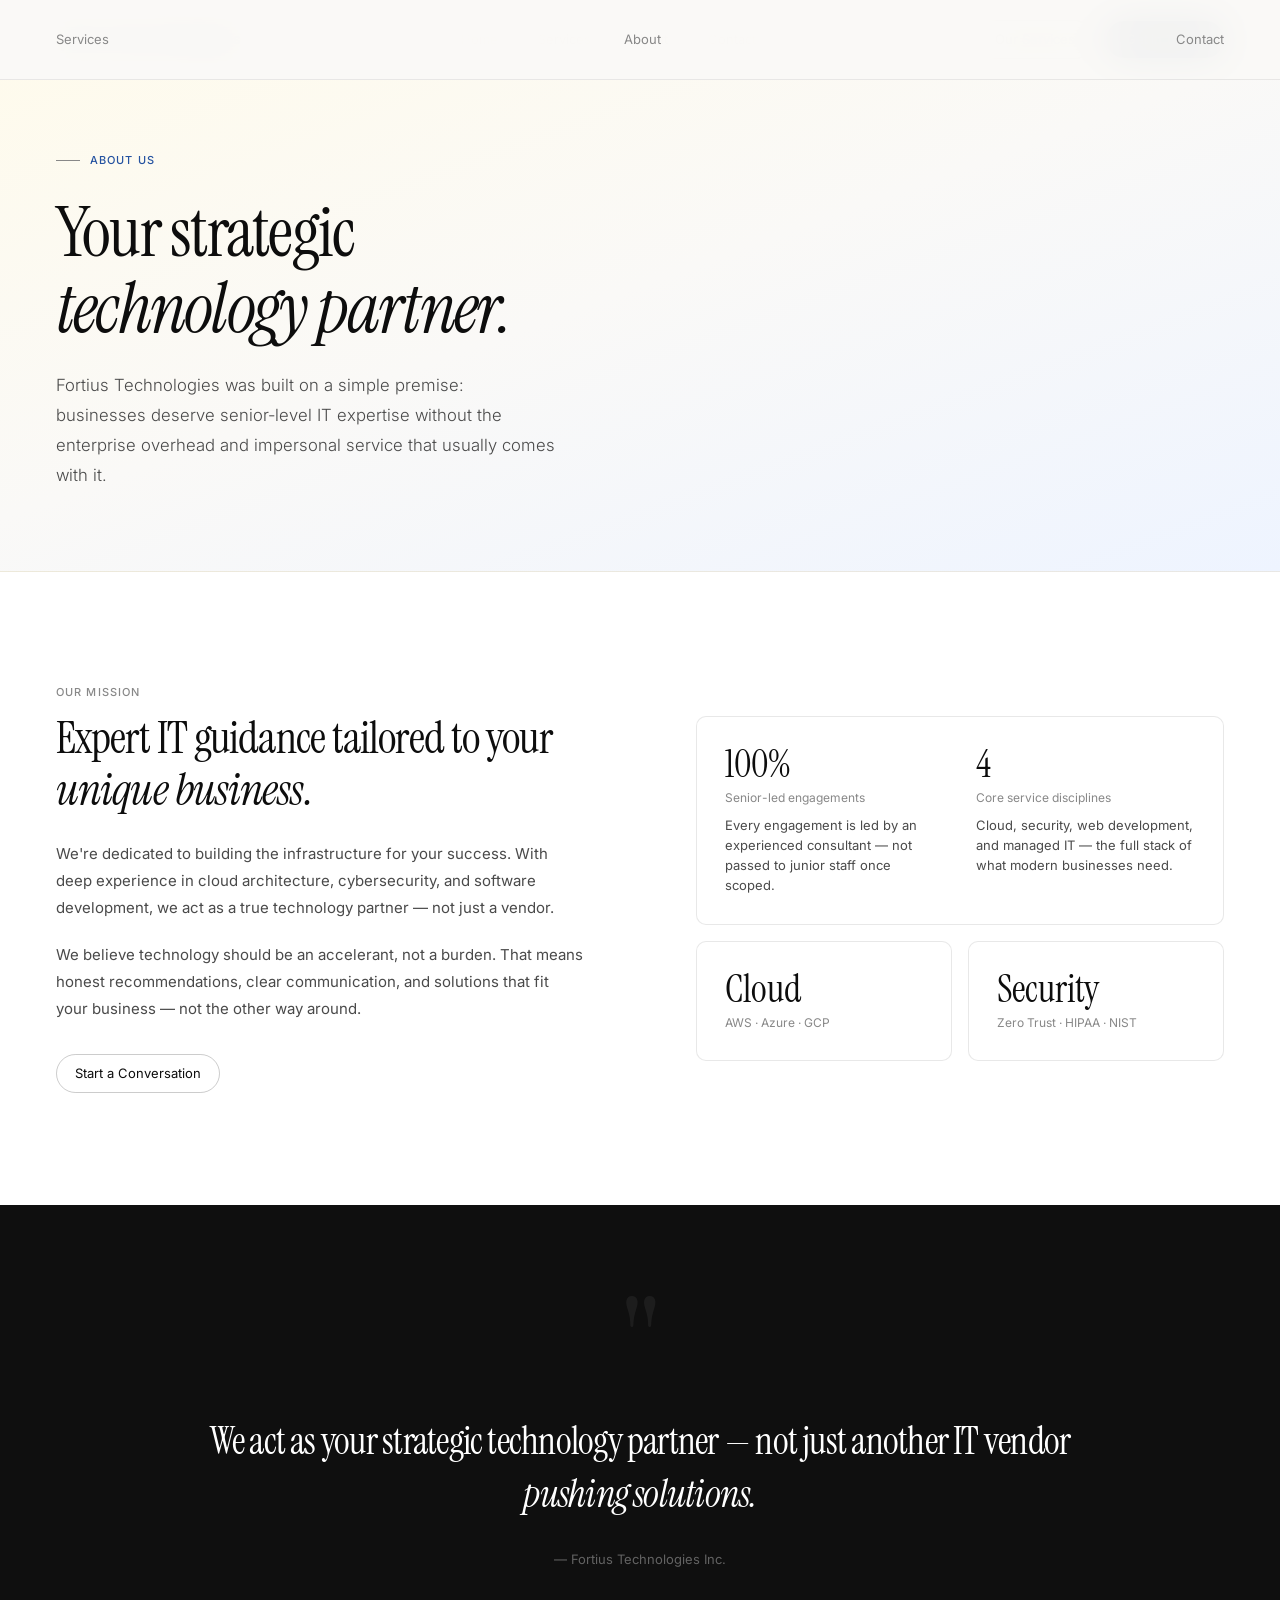
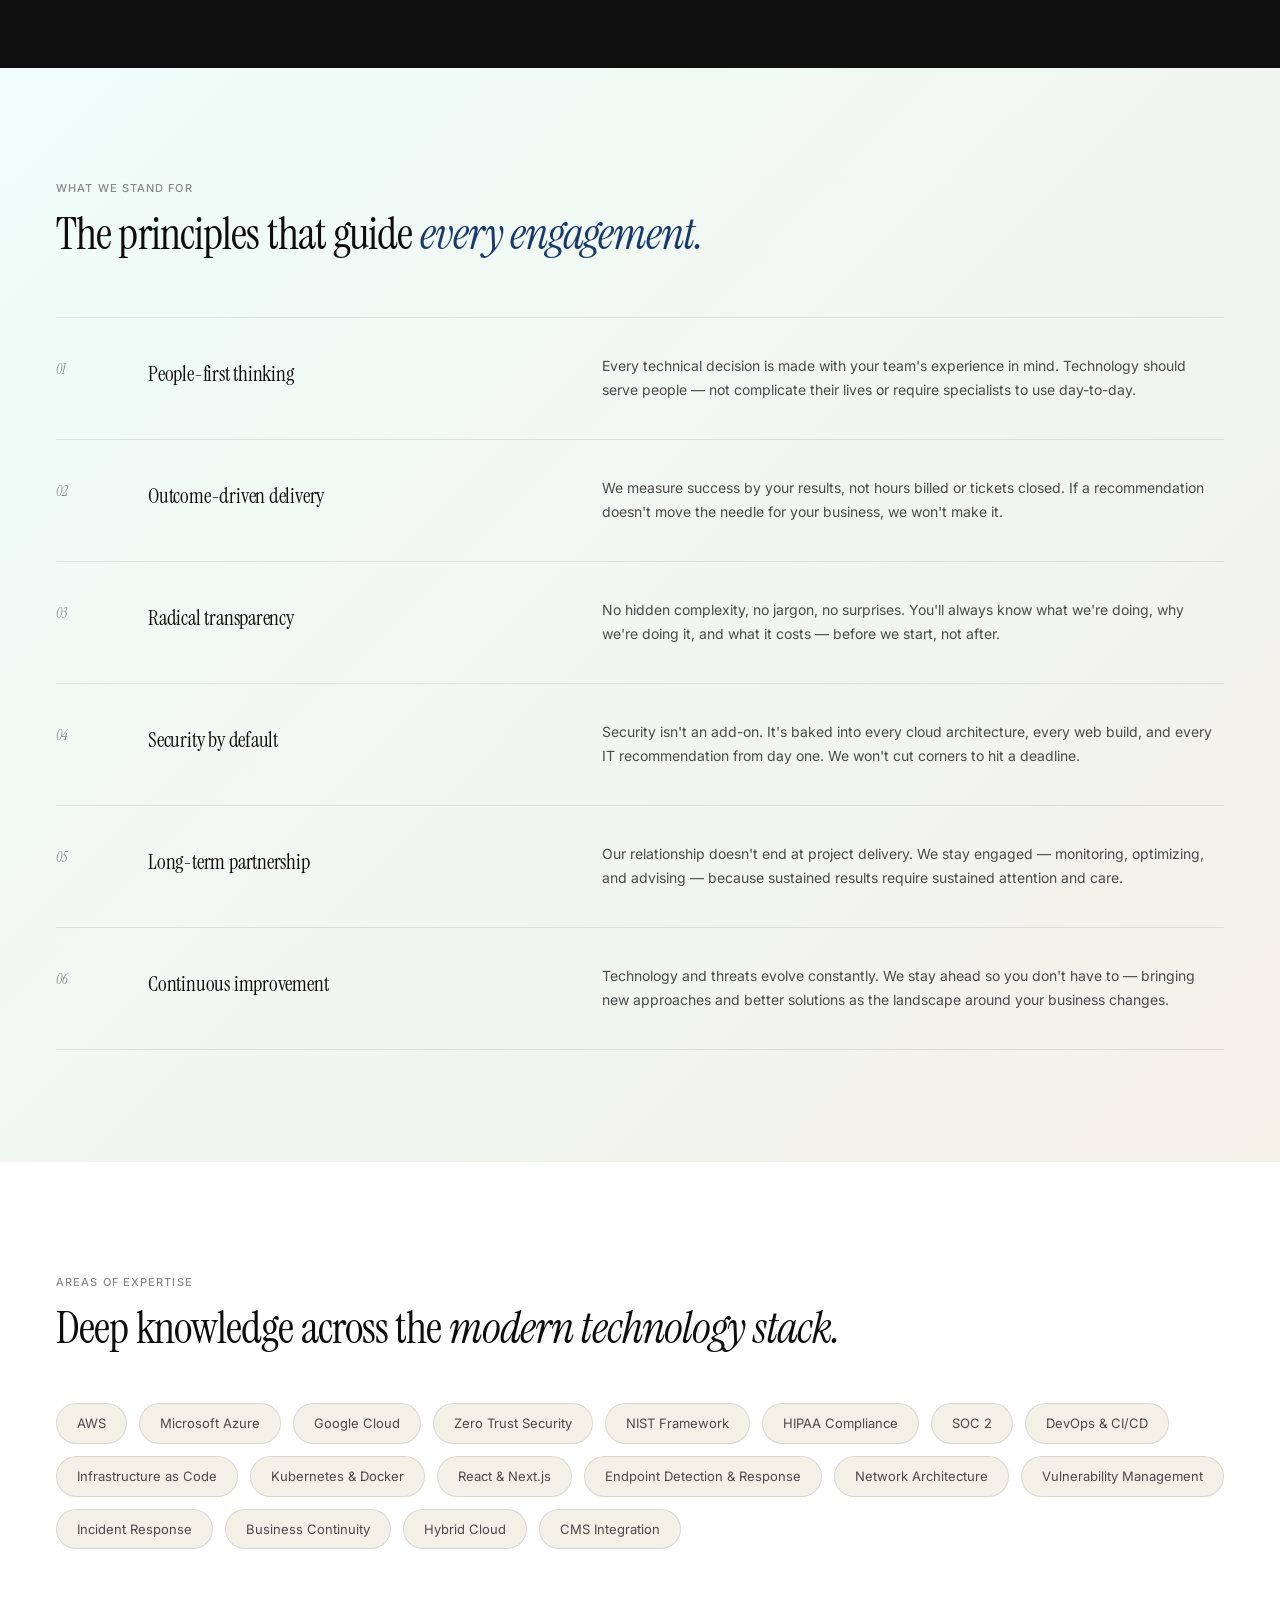
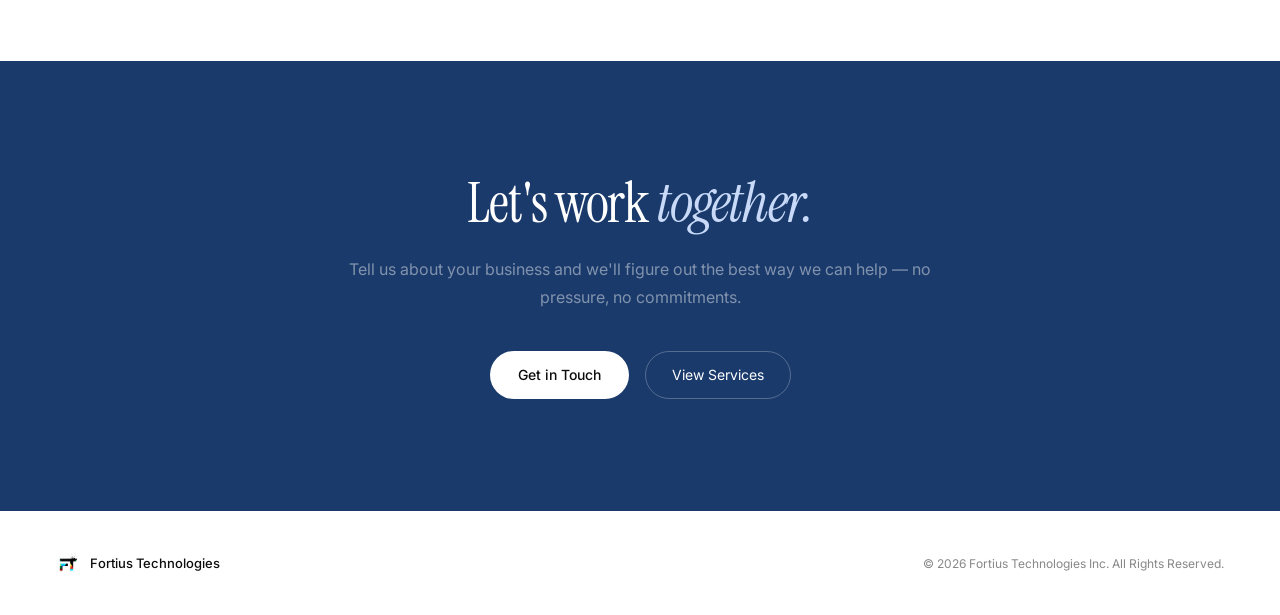
==== commit 934a1b6c: "Add files via upload" ====
--- a/about.html
+++ b/about.html
@@ -137,12 +137,12 @@
 </head>
 <body>
 <nav>
-  <a class="nav-logo" href="index.html"><img src="https://www.fortius.cloud/logo.png" alt="Fortius"><span class="nav-logo-name">Fortius Technologies</span></a>
-  <div class="nav-links"><a href="services.html">Services</a><a href="about.html" class="active">About</a><a href="contact.html">Contact</a></div>
-  <div class="nav-actions"><a href="services.html" class="btn-ghost">Our Services</a><a href="contact.html" class="btn-solid">Get in Touch</a></div>
+  <a class="nav-logo" href="/"><img src="logo.png" alt="Fortius"><span class="nav-logo-name">Fortius Technologies</span></a>
+  <div class="nav-links"><a href="/">Home</a><a href="/services.html">Services</a><a href="/about.html" class="active">About</a><a href="/contact.html">Contact</a></div>
+  <div class="nav-actions"><a href="/services.html" class="btn-ghost">Our Services</a><a href="/contact.html" class="btn-solid">Get in Touch</a></div>
   <button class="ham" id="ham"><span></span><span></span><span></span></button>
 </nav>
-<div class="mob-nav" id="mob"><a href="services.html">Services</a><a href="about.html">About</a><a href="contact.html">Contact</a><a href="contact.html" class="btn-solid" style="width:fit-content;padding:11px 24px">Get in Touch</a></div>
+<div class="mob-nav" id="mob"><a href="/">Home</a><a href="/services.html">Services</a><a href="/about.html">About</a><a href="/contact.html">Contact</a><a href="/contact.html" class="btn-solid" style="width:fit-content;padding:11px 24px">Get in Touch</a></div>
 
 <div class="page-hero">
   <div class="ph-inner">
@@ -158,7 +158,7 @@
     <h2 class="m-title">Expert IT guidance tailored to your <em>unique business.</em></h2>
     <p>We're dedicated to building the infrastructure for your success. With deep experience in cloud architecture, cybersecurity, and software development, we act as a true technology partner — not just a vendor.</p>
     <p>We believe technology should be an accelerant, not a burden. That means honest recommendations, clear communication, and solutions that fit your business — not the other way around.</p>
-    <a href="contact.html" class="btn-ghost" style="display:inline-block;margin-top:.75rem">Start a Conversation</a>
+    <a href="/contact.html" class="btn-ghost" style="display:inline-block;margin-top:.75rem">Start a Conversation</a>
   </div>
   <div class="m-cards">
     <div class="m-card-wide">
@@ -205,13 +205,13 @@
   <div class="cta-inner">
     <h2>Let's work <em>together.</em></h2>
     <p>Tell us about your business and we'll figure out the best way we can help — no pressure, no commitments.</p>
-    <div class="cta-btns"><a href="contact.html" class="btn-white">Get in Touch</a><a href="services.html" class="btn-woutline">View Services</a></div>
+    <div class="cta-btns"><a href="/contact.html" class="btn-white">Get in Touch</a><a href="/services.html" class="btn-woutline">View Services</a></div>
   </div>
 </section>
 
 <footer>
-  <a class="ft-logo" href="index.html"><img src="https://www.fortius.cloud/logo.png" alt="Fortius"><span>Fortius Technologies</span></a>
-  <nav class="ft-links"><a href="services.html">Services</a><a href="about.html">About</a><a href="contact.html">Contact</a></nav>
+  <a class="ft-logo" href="/"><img src="logo.png" alt="Fortius"><span>Fortius Technologies</span></a>
+  <nav class="ft-links"><a href="/services.html">Services</a><a href="/about.html">About</a><a href="/contact.html">Contact</a></nav>
   <span class="ft-copy">© 2026 Fortius Technologies Inc. All Rights Reserved.</span>
 </footer>
 <script>document.getElementById('ham').addEventListener('click',()=>document.getElementById('mob').classList.toggle('open'));</script>
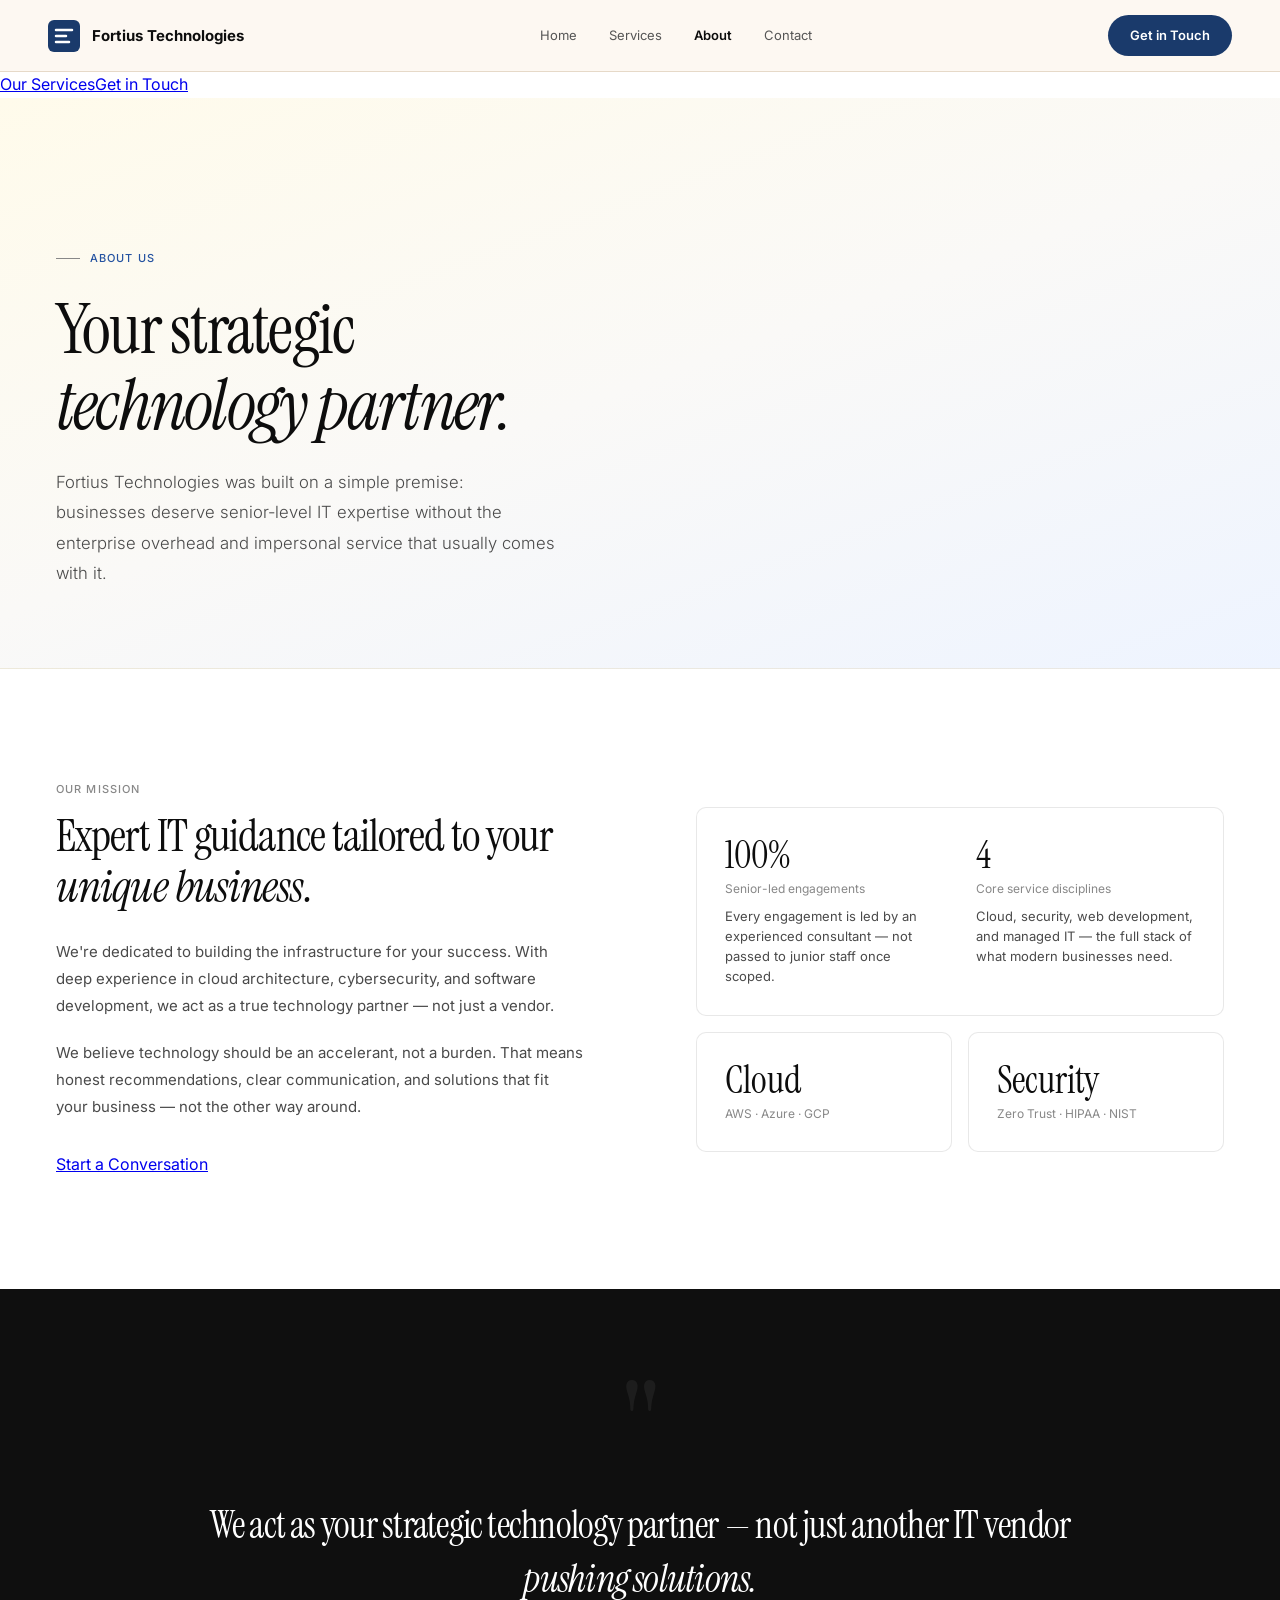
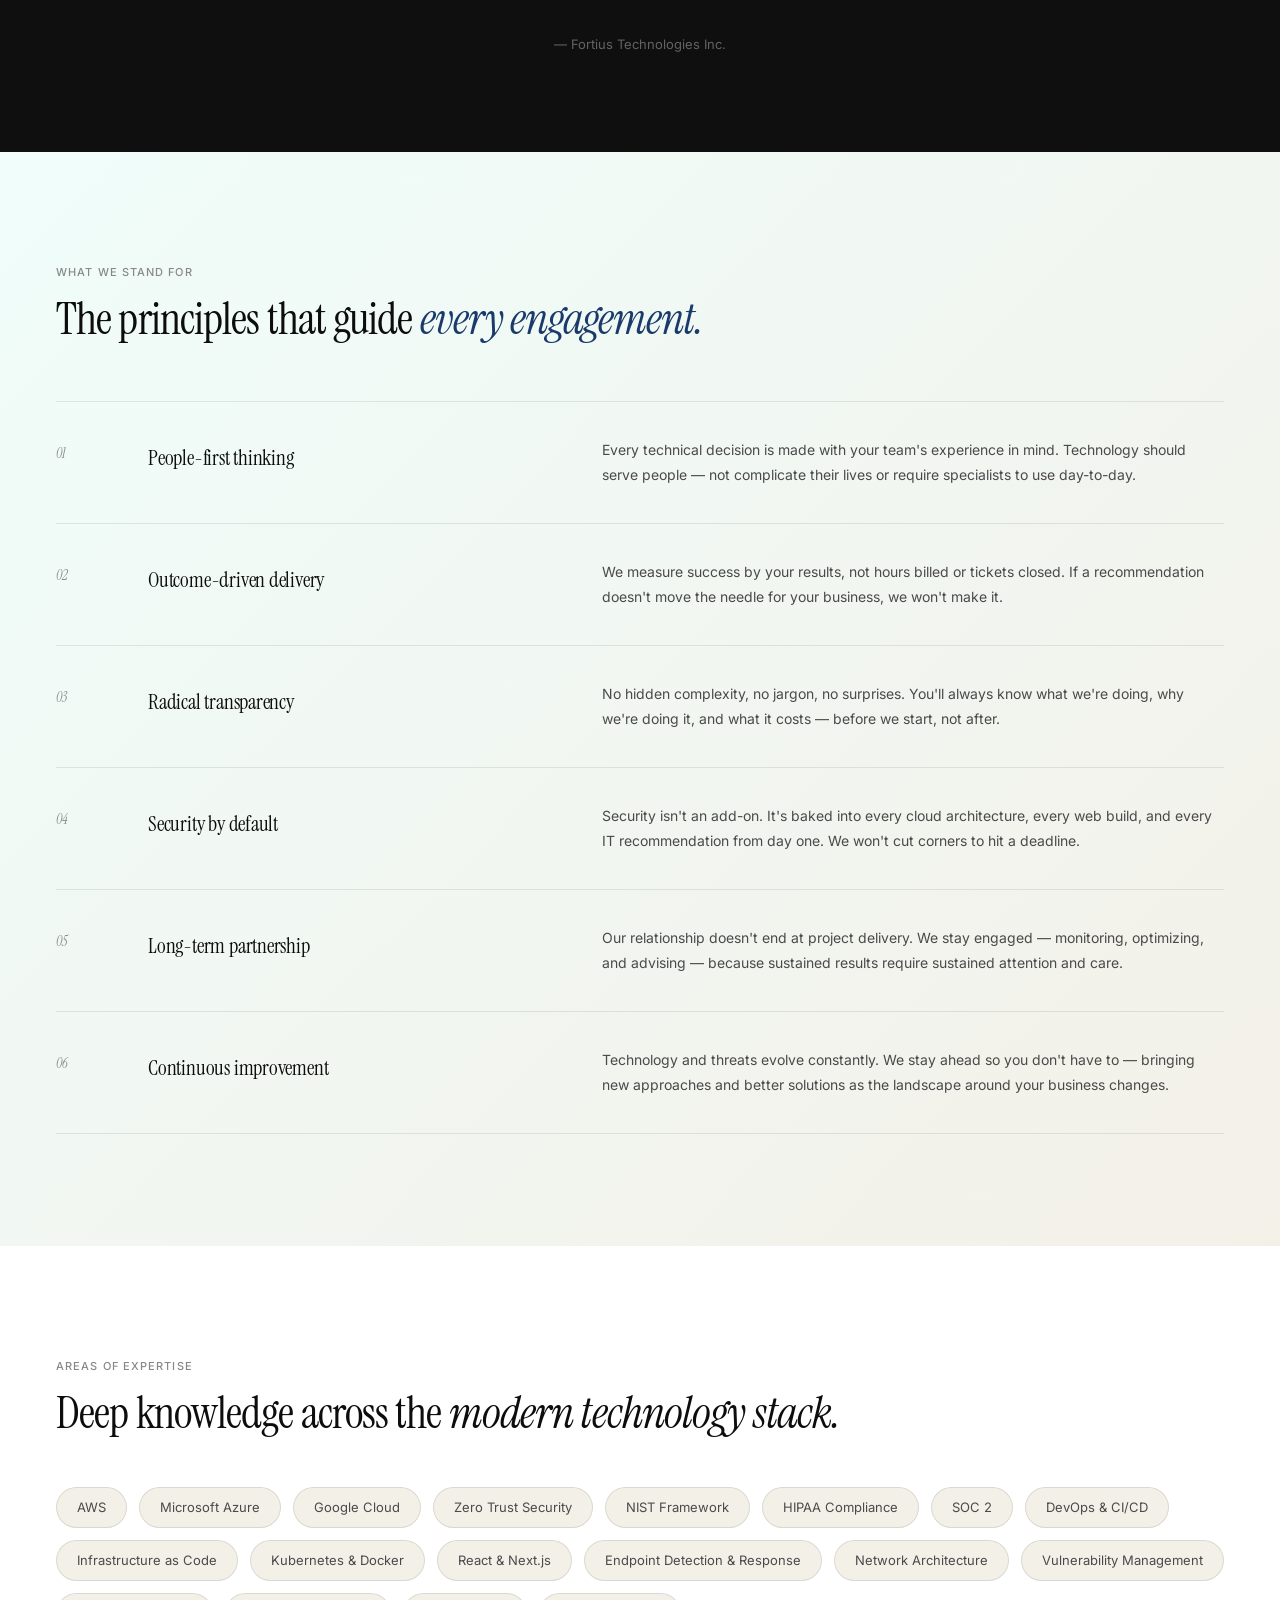
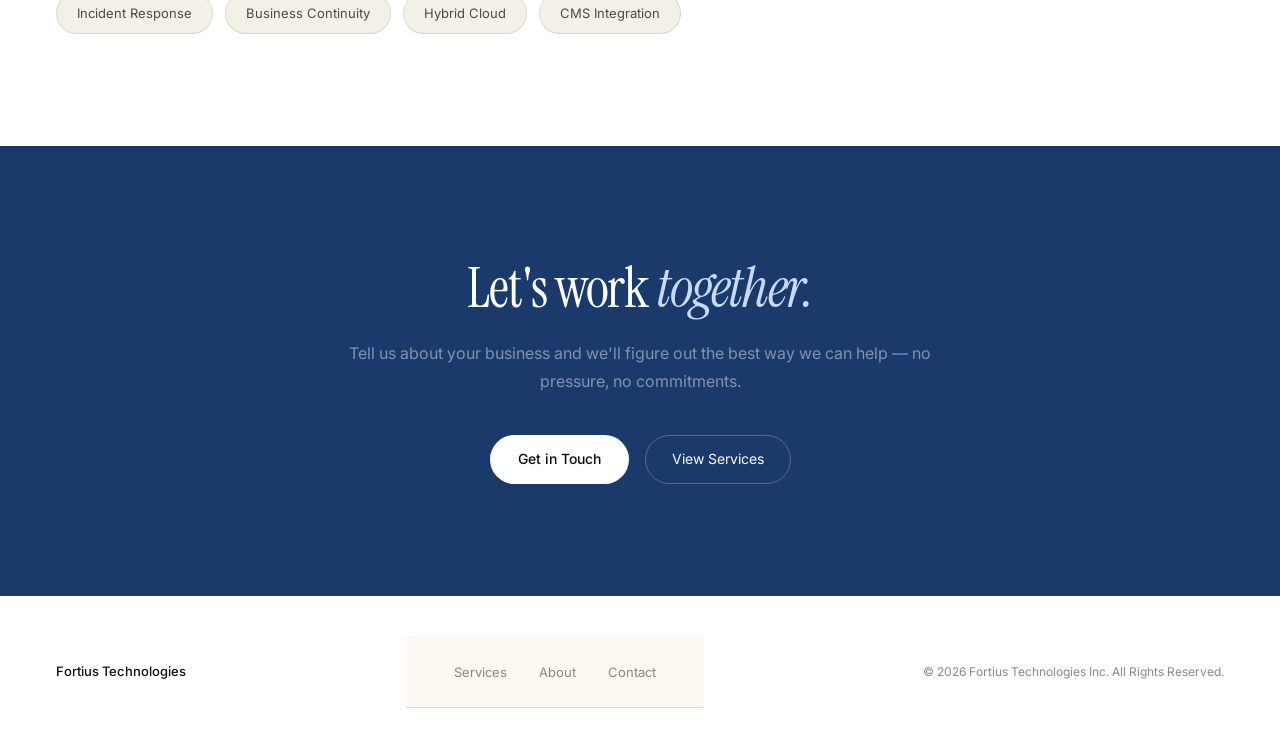
==== commit 6919f4b8: "Add files via upload" ====
--- a/about.html
+++ b/about.html
@@ -24,23 +24,22 @@
 html{scroll-behavior:smooth}
 body{font-family:var(--sans);background:var(--cream);color:var(--ink);font-size:16px;line-height:1.6;-webkit-font-smoothing:antialiased}
 
-nav{position:fixed;top:0;left:0;right:0;z-index:200;height:var(--nav-h);display:flex;align-items:center;justify-content:space-between;padding:0 3.5rem;background:rgba(250,249,247,0.95);backdrop-filter:blur(20px);border-bottom:1px solid rgba(0,0,0,0.07)}
-.nav-logo{display:flex;align-items:center;gap:10px;text-decoration:none}
-.nav-logo img{height:32px}
-.nav-logo-name{font-size:14px;font-weight:600;color:var(--ink);letter-spacing:-.01em}
-.nav-links{display:flex;gap:2.5rem}
-.nav-links a{font-size:13px;color:var(--ink2);text-decoration:none;transition:color .2s}
-.nav-links a:hover,.nav-links a.active{color:var(--ink)}
-.nav-actions{display:flex;gap:.75rem;align-items:center}
-.btn-ghost{font-size:13px;color:var(--ink);text-decoration:none;padding:8px 18px;border:1px solid rgba(0,0,0,0.2);border-radius:100px;transition:all .2s;white-space:nowrap}
-.btn-ghost:hover{background:var(--ink);color:#fff;border-color:var(--ink)}
-.btn-solid{font-size:13px;font-weight:500;color:#fff;background:var(--blue);text-decoration:none;padding:8px 20px;border-radius:100px;transition:opacity .2s;white-space:nowrap}
-.btn-solid:hover{opacity:.75}
+/* NAV */
+nav{position:sticky;top:0;left:0;right:0;z-index:9999;height:72px;display:flex;align-items:center;justify-content:space-between;padding:0 48px;background:#fdf8f2;border-bottom:1.5px solid #e6d9c8;box-sizing:border-box;font-family:Inter,system-ui,sans-serif}
+.nav-logo{display:flex;align-items:center;gap:12px;text-decoration:none;flex-shrink:0}
+.nav-logo svg{display:block;flex-shrink:0}
+.nav-logo-name{font-size:15px;font-weight:700;color:#0d0d0d;white-space:nowrap;font-family:Inter,system-ui,sans-serif}
+.nav-links{display:flex;align-items:center;gap:32px;flex-shrink:0}
+.nav-links a{font-size:13px;font-weight:400;color:#555;text-decoration:none;font-family:Inter,system-ui,sans-serif;transition:color .15s}
+.nav-links a:hover{color:#0d0d0d}
+.nav-actions{display:flex;align-items:center;flex-shrink:0}
+.btn-cta{font-size:13px;font-weight:600;color:#fff;background:#1a3a6b;text-decoration:none;padding:10px 22px;border-radius:100px;font-family:Inter,system-ui,sans-serif;white-space:nowrap;display:inline-block}
+.btn-cta:hover{background:#2452a0}
 .ham{display:none;flex-direction:column;gap:5px;cursor:pointer;background:none;border:none;padding:8px}
-.ham span{display:block;width:22px;height:1.5px;background:var(--ink)}
-.mob-nav{display:none;position:fixed;top:var(--nav-h);left:0;right:0;background:var(--cream);padding:1.5rem 2rem;border-bottom:1px solid var(--cream3);flex-direction:column;gap:1.25rem;z-index:199}
+.ham span{display:block;width:22px;height:2px;background:#0d0d0d;border-radius:2px}
+.mob-nav{display:none;position:sticky;top:72px;left:0;right:0;background:#fdf8f2;padding:20px 32px;border-bottom:1px solid #e6d9c8;flex-direction:column;gap:18px;z-index:9998}
 .mob-nav.open{display:flex}
-.mob-nav a{font-size:16px;color:var(--ink);text-decoration:none}
+.mob-nav a{font-size:16px;color:#0d0d0d;text-decoration:none;font-family:Inter,system-ui,sans-serif}
 
 /* PAGE HERO */
 .page-hero{
@@ -118,9 +117,6 @@
 .ft-copy{font-size:12px;color:var(--ink3)}
 
 @media(max-width:960px){
-  nav{padding:0 1.5rem}
-  .nav-links,.nav-actions .btn-ghost{display:none}
-  .ham{display:flex}
   .ph-inner{padding:3rem 1.5rem 3.5rem}
   .mission{grid-template-columns:1fr;gap:3rem;padding:5rem 1.5rem}
   .m-cards{grid-template-columns:1fr}
@@ -137,8 +133,30 @@
 </head>
 <body>
 <nav>
-  <a class="nav-logo" href="/"><img src="logo.png" alt="Fortius"><span class="nav-logo-name">Fortius Technologies</span></a>
-  <div class="nav-links"><a href="/">Home</a><a href="/services.html">Services</a><a href="/about.html" class="active">About</a><a href="/contact.html">Contact</a></div>
+  <a class="nav-logo" href="/">
+    <svg width="32" height="32" viewBox="0 0 32 32" fill="none" xmlns="http://www.w3.org/2000/svg"><rect width="32" height="32" rx="6" fill="#1a3a6b"/><path d="M8 10h16M8 16h10M8 22h13" stroke="#fff" stroke-width="2.5" stroke-linecap="round"/></svg>
+    <span class="nav-logo-name">Fortius Technologies</span>
+  </a>
+  <div class="nav-links">
+    <a href="/">Home</a>
+    <a href="/services.html">Services</a>
+    <a href="/about.html" style="color:#0d0d0d;font-weight:600">About</a>
+    <a href="/contact.html">Contact</a>
+  </div>
+  <div class="nav-actions">
+    <a href="/contact.html" class="btn-cta">Get in Touch</a>
+  </div>
+  <button class="ham" id="ham" onclick="document.getElementById('mob').classList.toggle('open')"><span></span><span></span><span></span></button>
+</nav>
+<div class="mob-nav" id="mob">
+  <a href="/">Home</a>
+  <a href="/services.html">Services</a>
+  <a href="/about.html" style="color:#0d0d0d;font-weight:600">About</a>
+  <a href="/contact.html">Contact</a>
+  <a href="/contact.html" class="btn-cta" style="width:fit-content">Get in Touch</a>
+</div>
+
+
   <div class="nav-actions"><a href="/services.html" class="btn-ghost">Our Services</a><a href="/contact.html" class="btn-solid">Get in Touch</a></div>
   <button class="ham" id="ham"><span></span><span></span><span></span></button>
 </nav>
@@ -210,7 +228,7 @@
 </section>
 
 <footer>
-  <a class="ft-logo" href="/"><img src="logo.png" alt="Fortius"><span>Fortius Technologies</span></a>
+  <a class="ft-logo" href="/"><img src="https://www.fortius.cloud/logo.png" alt="Fortius" onerror="this.style.display='none'"><span>Fortius Technologies</span></a>
   <nav class="ft-links"><a href="/services.html">Services</a><a href="/about.html">About</a><a href="/contact.html">Contact</a></nav>
   <span class="ft-copy">© 2026 Fortius Technologies Inc. All Rights Reserved.</span>
 </footer>
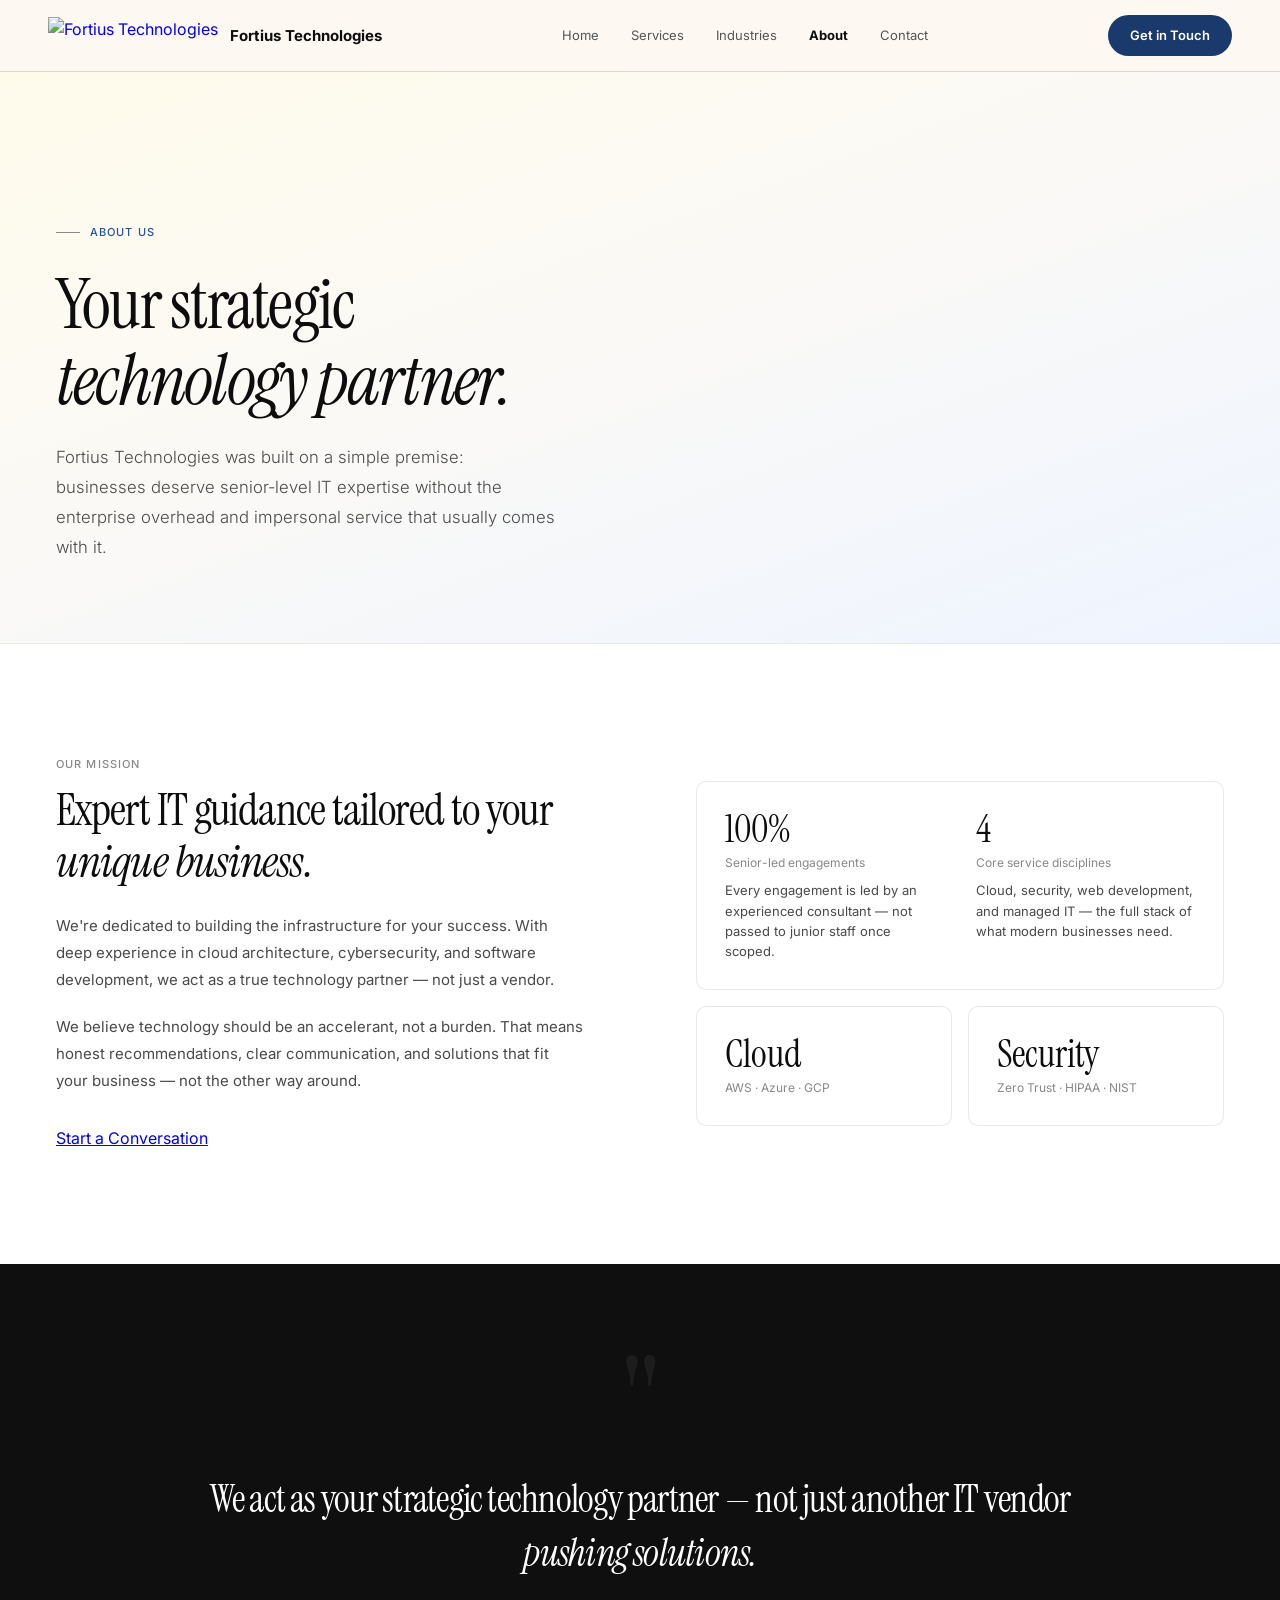
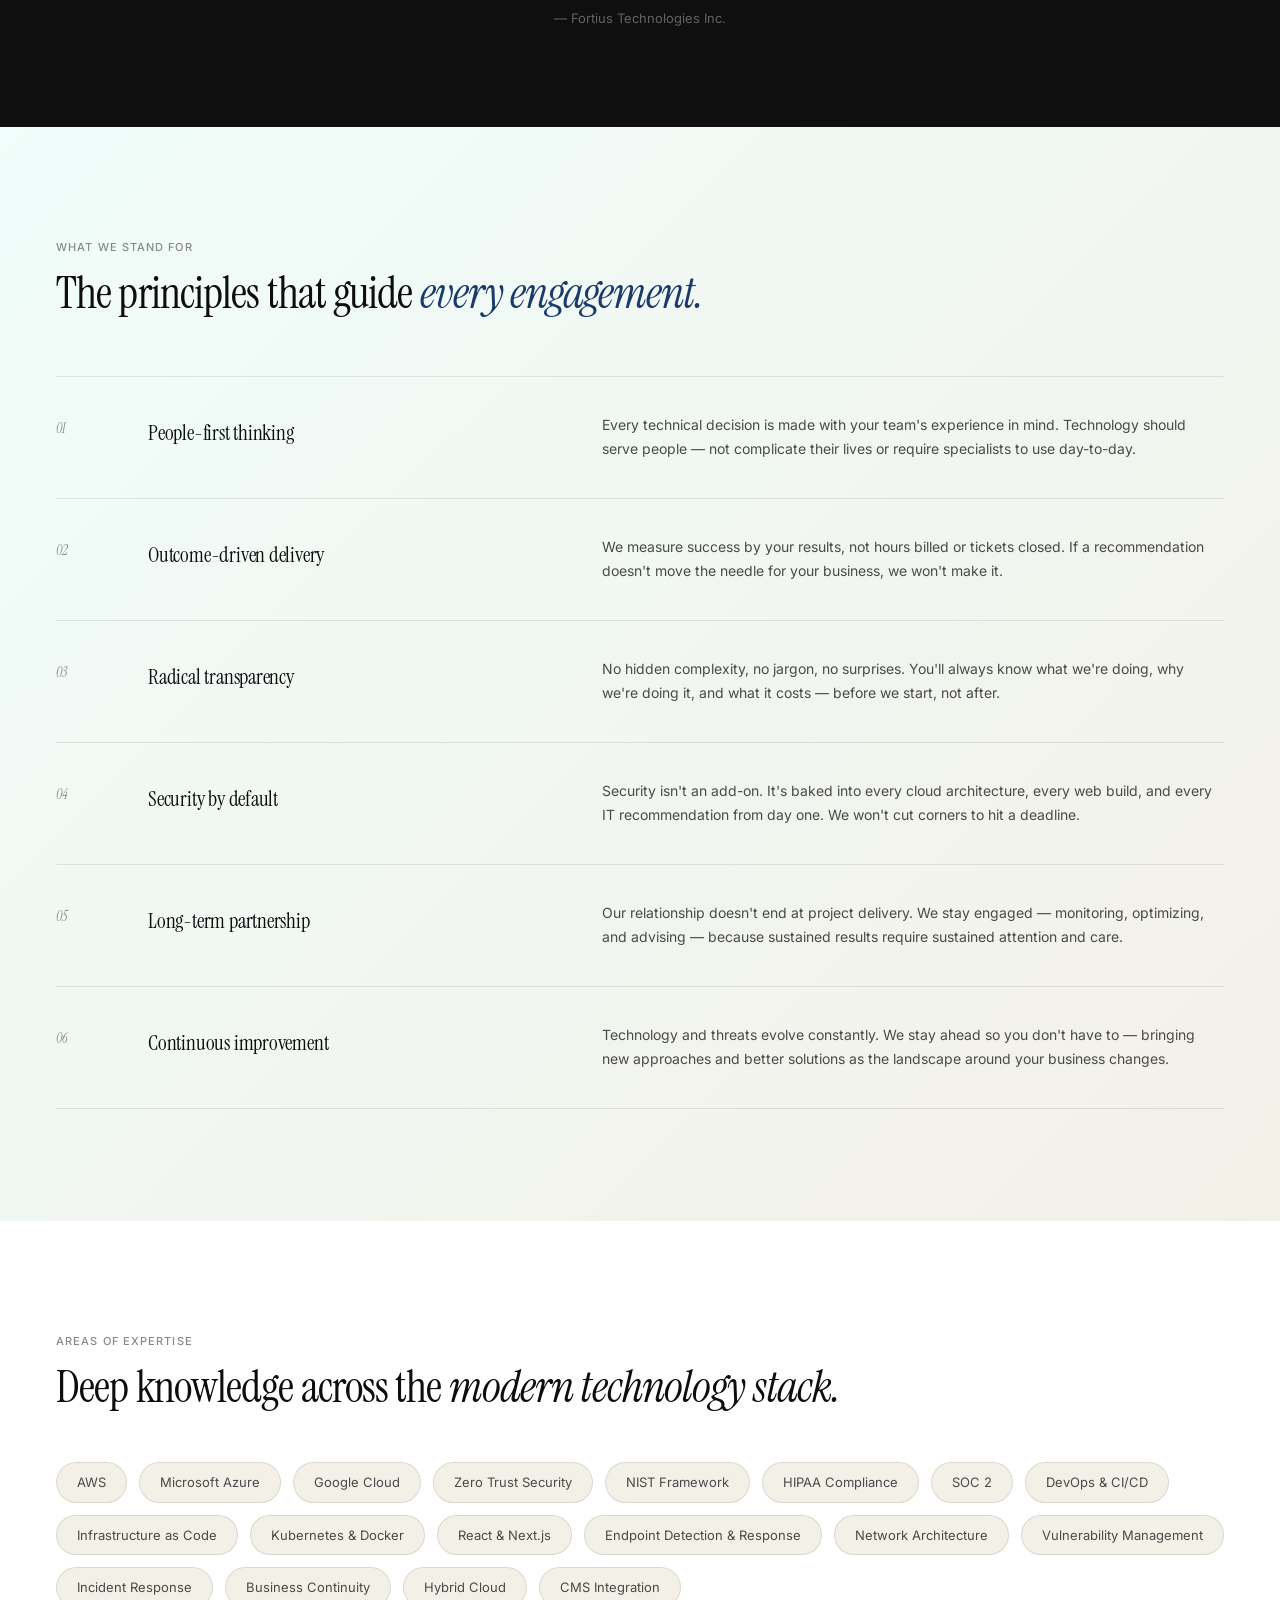
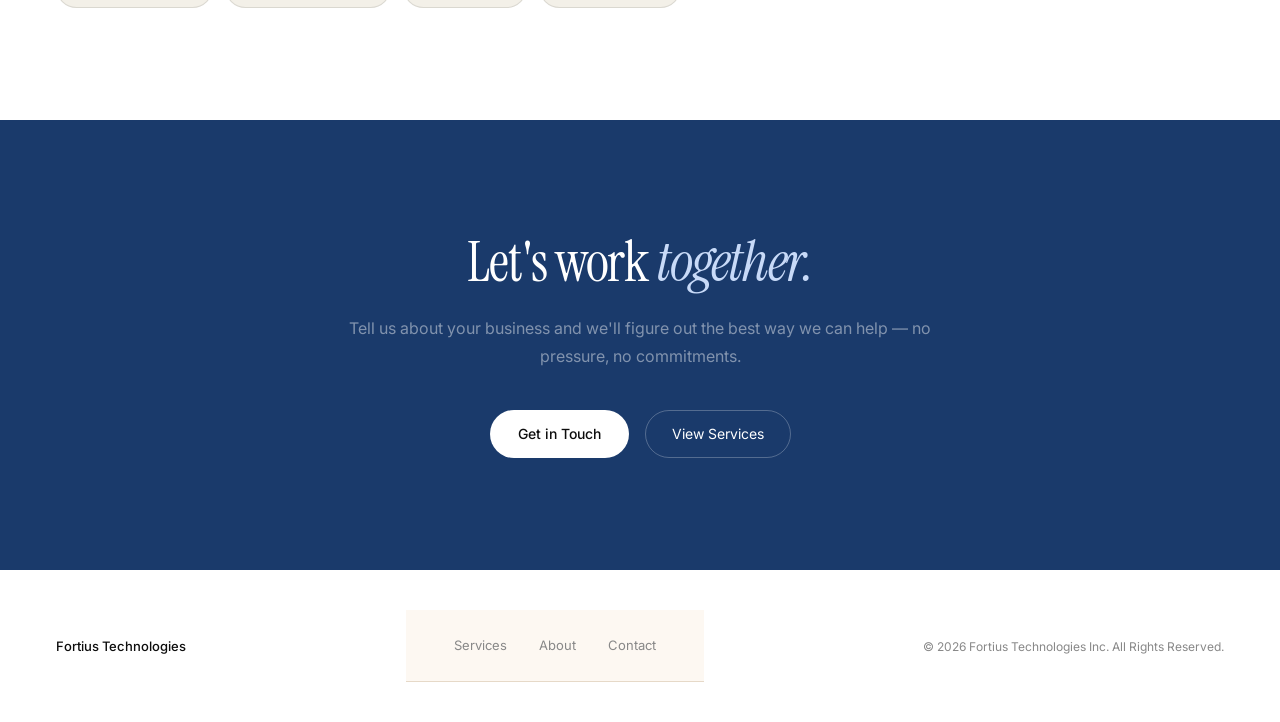
==== commit 44525fea: "Add files via upload" ====
--- a/about.html
+++ b/about.html
@@ -27,7 +27,7 @@
 /* NAV */
 nav{position:sticky;top:0;left:0;right:0;z-index:9999;height:72px;display:flex;align-items:center;justify-content:space-between;padding:0 48px;background:#fdf8f2;border-bottom:1.5px solid #e6d9c8;box-sizing:border-box;font-family:Inter,system-ui,sans-serif}
 .nav-logo{display:flex;align-items:center;gap:12px;text-decoration:none;flex-shrink:0}
-.nav-logo svg{display:block;flex-shrink:0}
+.nav-logo img{height:38px;width:auto;display:block;flex-shrink:0}
 .nav-logo-name{font-size:15px;font-weight:700;color:#0d0d0d;white-space:nowrap;font-family:Inter,system-ui,sans-serif}
 .nav-links{display:flex;align-items:center;gap:32px;flex-shrink:0}
 .nav-links a{font-size:13px;font-weight:400;color:#555;text-decoration:none;font-family:Inter,system-ui,sans-serif;transition:color .15s}
@@ -35,8 +35,6 @@
 .nav-actions{display:flex;align-items:center;flex-shrink:0}
 .btn-cta{font-size:13px;font-weight:600;color:#fff;background:#1a3a6b;text-decoration:none;padding:10px 22px;border-radius:100px;font-family:Inter,system-ui,sans-serif;white-space:nowrap;display:inline-block}
 .btn-cta:hover{background:#2452a0}
-.ham{display:none;flex-direction:column;gap:5px;cursor:pointer;background:none;border:none;padding:8px}
-.ham span{display:block;width:22px;height:2px;background:#0d0d0d;border-radius:2px}
 .mob-nav{display:none;position:sticky;top:72px;left:0;right:0;background:#fdf8f2;padding:20px 32px;border-bottom:1px solid #e6d9c8;flex-direction:column;gap:18px;z-index:9998}
 .mob-nav.open{display:flex}
 .mob-nav a{font-size:16px;color:#0d0d0d;text-decoration:none;font-family:Inter,system-ui,sans-serif}
@@ -133,35 +131,33 @@
 </head>
 <body>
 <nav>
-  <a class="nav-logo" href="/">
-    <svg width="32" height="32" viewBox="0 0 32 32" fill="none" xmlns="http://www.w3.org/2000/svg"><rect width="32" height="32" rx="6" fill="#1a3a6b"/><path d="M8 10h16M8 16h10M8 22h13" stroke="#fff" stroke-width="2.5" stroke-linecap="round"/></svg>
-    <span class="nav-logo-name">Fortius Technologies</span>
-  </a>
+  <a class="nav-logo" href="/" id="navLogo"><img src="https://www.fortius.cloud/logo.png" alt="Fortius Technologies" style="height:38px;width:auto;display:block"><span class="nav-logo-name">Fortius Technologies</span></a>
   <div class="nav-links">
     <a href="/">Home</a>
     <a href="/services.html">Services</a>
-    <a href="/about.html" style="color:#0d0d0d;font-weight:600">About</a>
+    <a href="/industries.html">Industries</a>
+    <a href="/about.html" style="color:#0d0d0d;font-weight:700">About</a>
     <a href="/contact.html">Contact</a>
   </div>
-  <div class="nav-actions">
-    <a href="/contact.html" class="btn-cta">Get in Touch</a>
-  </div>
-  <button class="ham" id="ham" onclick="document.getElementById('mob').classList.toggle('open')"><span></span><span></span><span></span></button>
+  <div class="nav-actions"><a href="/contact.html" class="btn-cta">Get in Touch</a></div>
 </nav>
 <div class="mob-nav" id="mob">
   <a href="/">Home</a>
   <a href="/services.html">Services</a>
-  <a href="/about.html" style="color:#0d0d0d;font-weight:600">About</a>
+  <a href="/industries.html">Industries</a>
+  <a href="/about.html" style="color:#1a3a6b;font-weight:700">About</a>
   <a href="/contact.html">Contact</a>
   <a href="/contact.html" class="btn-cta" style="width:fit-content">Get in Touch</a>
 </div>
-
-
-  <div class="nav-actions"><a href="/services.html" class="btn-ghost">Our Services</a><a href="/contact.html" class="btn-solid">Get in Touch</a></div>
-  <button class="ham" id="ham"><span></span><span></span><span></span></button>
-</nav>
-<div class="mob-nav" id="mob"><a href="/">Home</a><a href="/services.html">Services</a><a href="/about.html">About</a><a href="/contact.html">Contact</a><a href="/contact.html" class="btn-solid" style="width:fit-content;padding:11px 24px">Get in Touch</a></div>
-
+<script>
+// On mobile, logo tap toggles the mobile menu; on desktop it navigates home
+document.getElementById('navLogo').addEventListener('click', function(e) {
+  if (window.innerWidth <= 900) {
+    e.preventDefault();
+    document.getElementById('mob').classList.toggle('open');
+  }
+});
+</script>
 <div class="page-hero">
   <div class="ph-inner">
     <div class="ph-tag"><span></span>About Us</div>
@@ -232,6 +228,5 @@
   <nav class="ft-links"><a href="/services.html">Services</a><a href="/about.html">About</a><a href="/contact.html">Contact</a></nav>
   <span class="ft-copy">© 2026 Fortius Technologies Inc. All Rights Reserved.</span>
 </footer>
-<script>document.getElementById('ham').addEventListener('click',()=>document.getElementById('mob').classList.toggle('open'));</script>
 </body>
 </html>
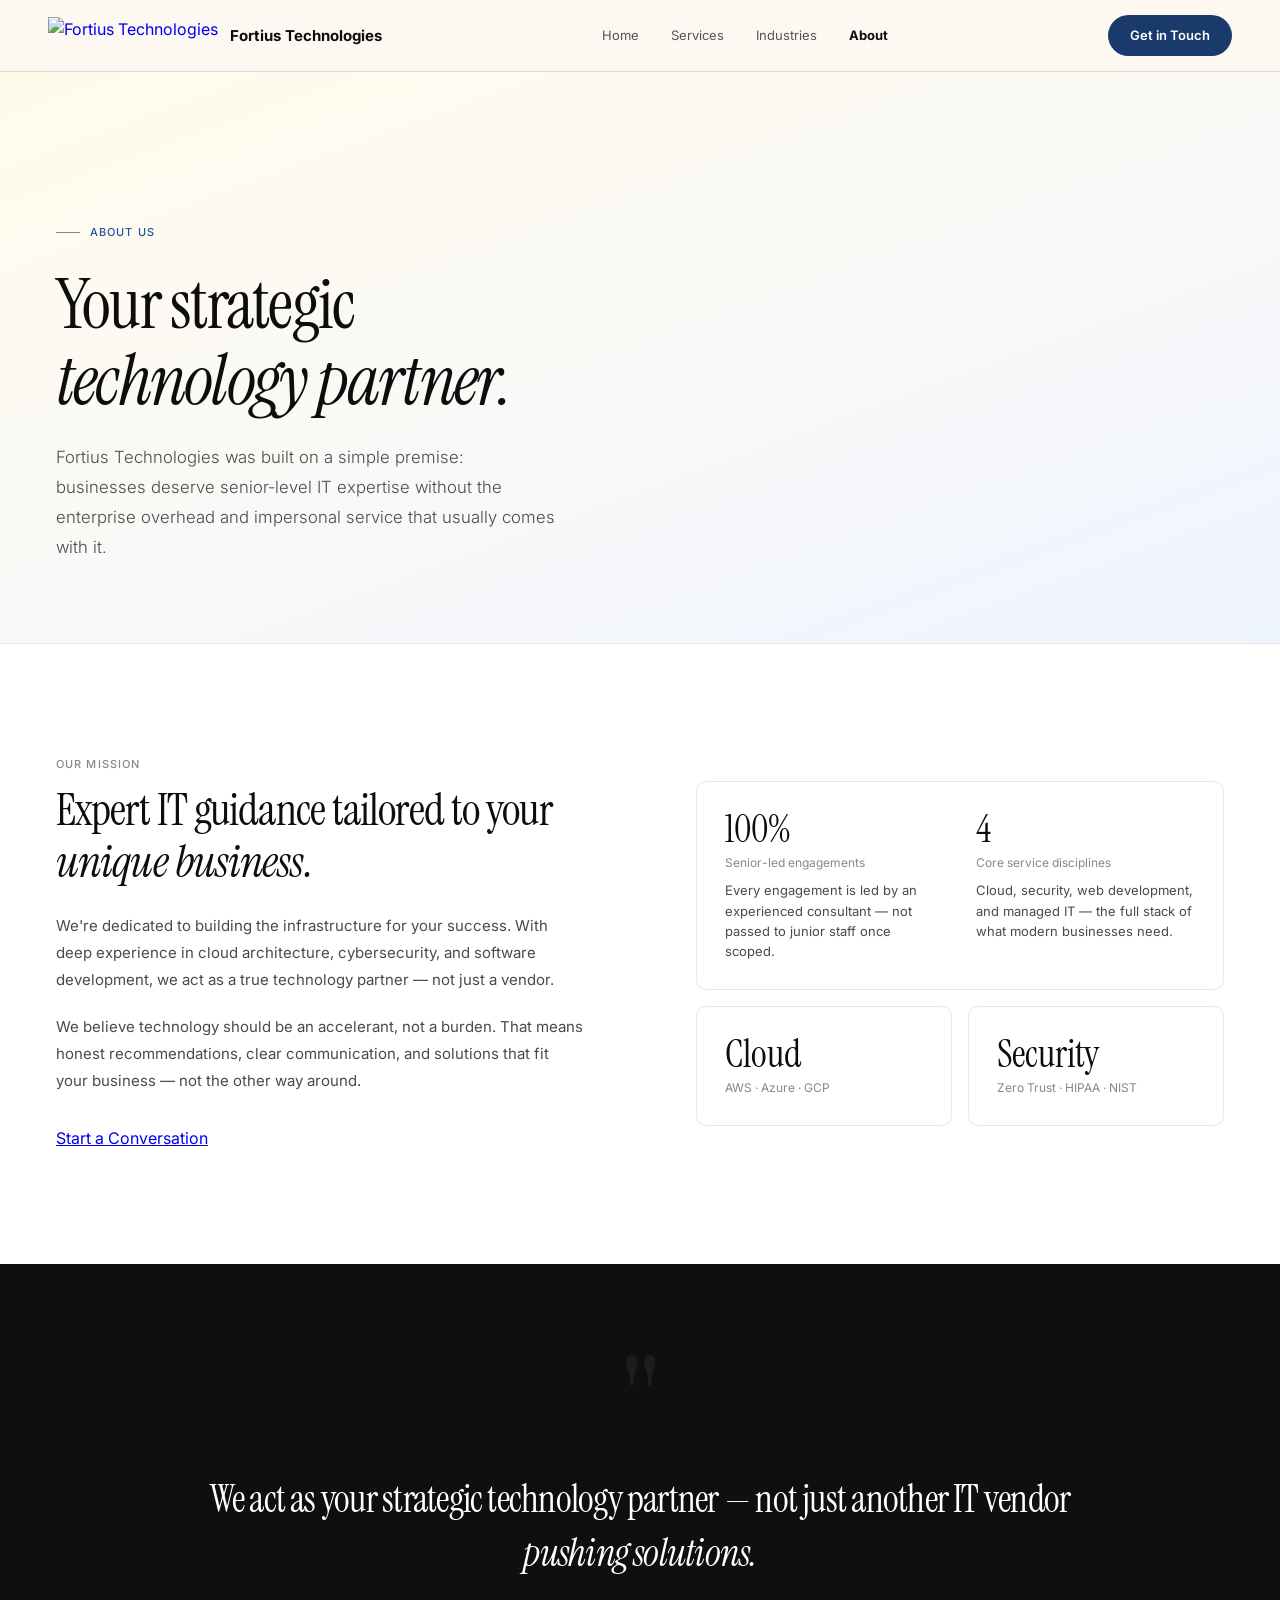
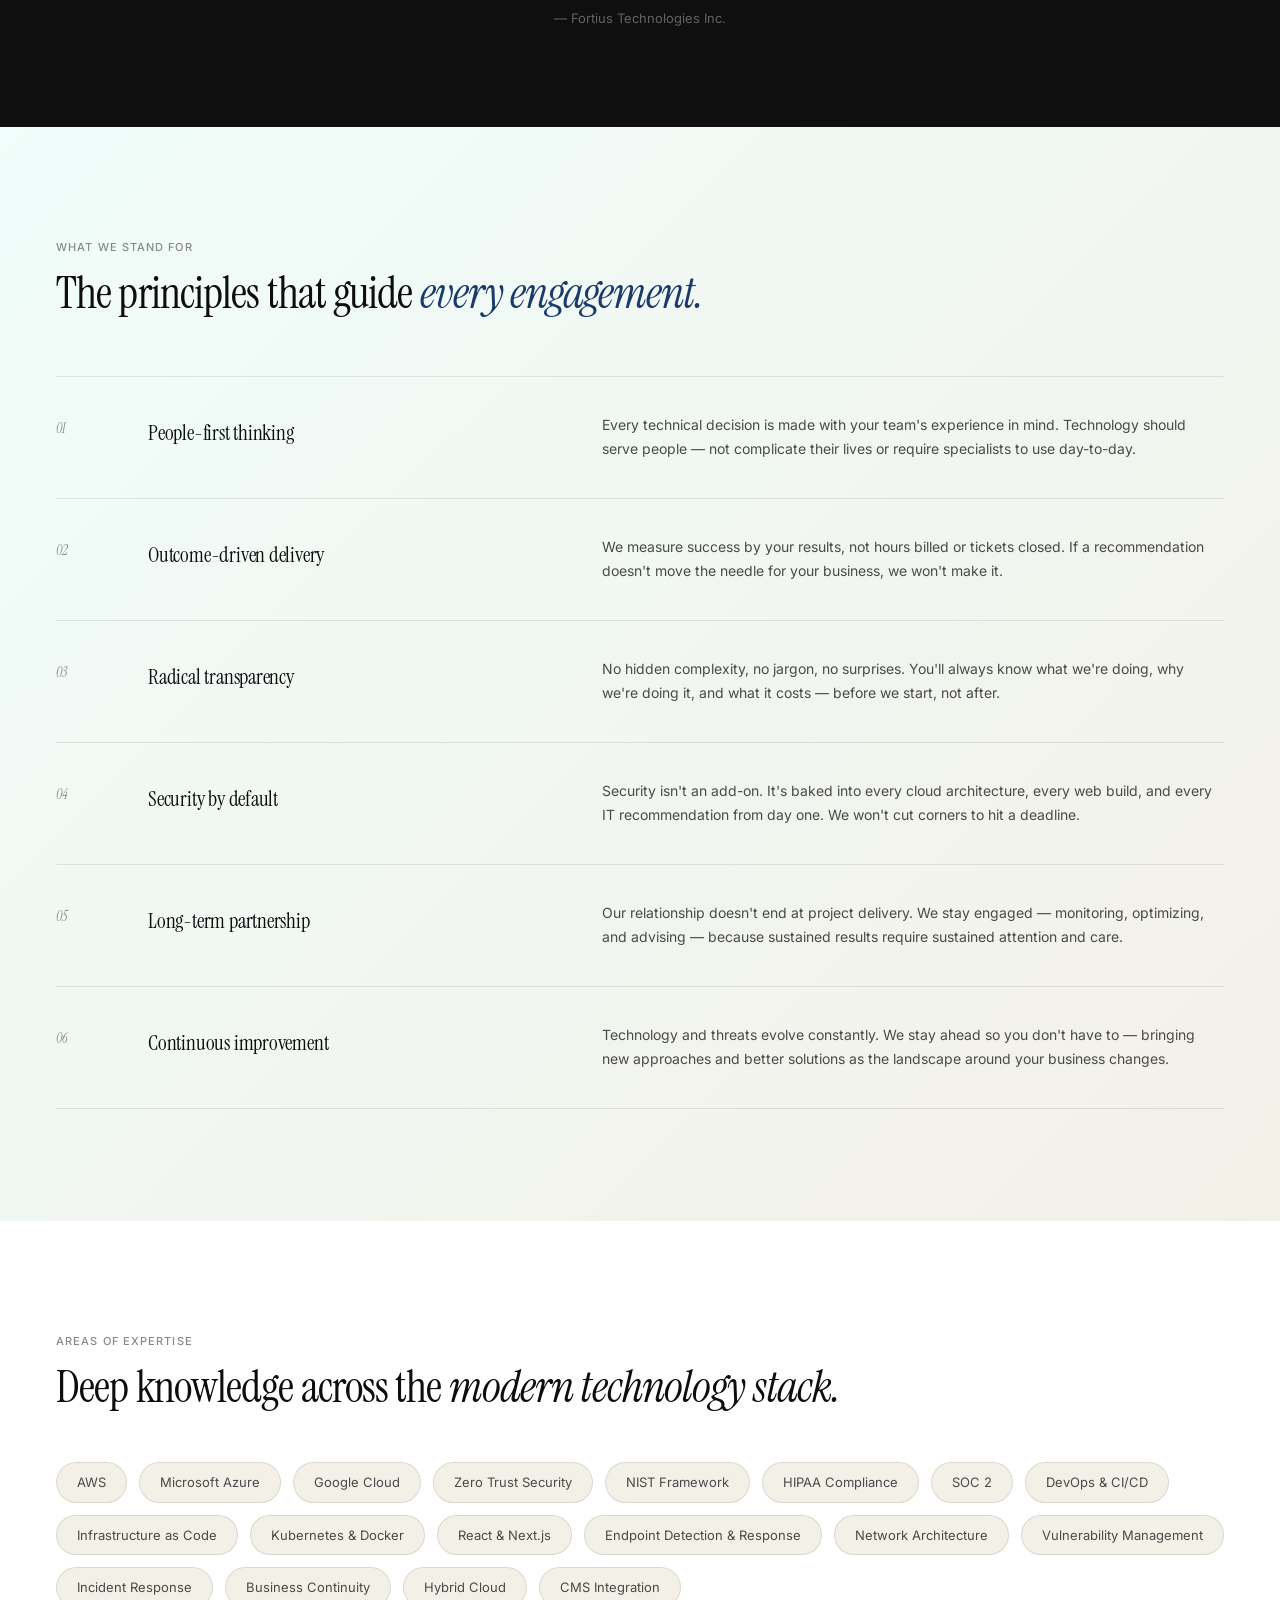
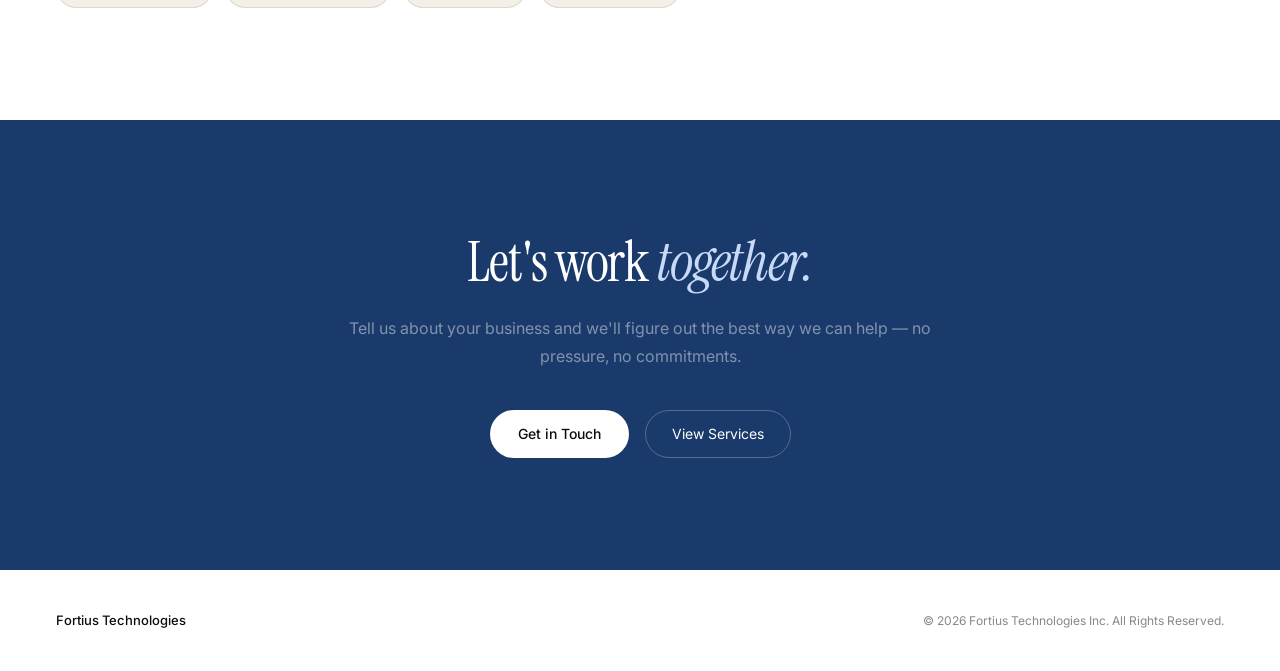
==== commit f6636552: "Add files via upload" ====
--- a/about.html
+++ b/about.html
@@ -137,7 +137,6 @@
     <a href="/services.html">Services</a>
     <a href="/industries.html">Industries</a>
     <a href="/about.html" style="color:#0d0d0d;font-weight:700">About</a>
-    <a href="/contact.html">Contact</a>
   </div>
   <div class="nav-actions"><a href="/contact.html" class="btn-cta">Get in Touch</a></div>
 </nav>
@@ -146,7 +145,6 @@
   <a href="/services.html">Services</a>
   <a href="/industries.html">Industries</a>
   <a href="/about.html" style="color:#1a3a6b;font-weight:700">About</a>
-  <a href="/contact.html">Contact</a>
   <a href="/contact.html" class="btn-cta" style="width:fit-content">Get in Touch</a>
 </div>
 <script>
@@ -225,7 +223,7 @@
 
 <footer>
   <a class="ft-logo" href="/"><img src="https://www.fortius.cloud/logo.png" alt="Fortius" onerror="this.style.display='none'"><span>Fortius Technologies</span></a>
-  <nav class="ft-links"><a href="/services.html">Services</a><a href="/about.html">About</a><a href="/contact.html">Contact</a></nav>
+  
   <span class="ft-copy">© 2026 Fortius Technologies Inc. All Rights Reserved.</span>
 </footer>
 </body>
